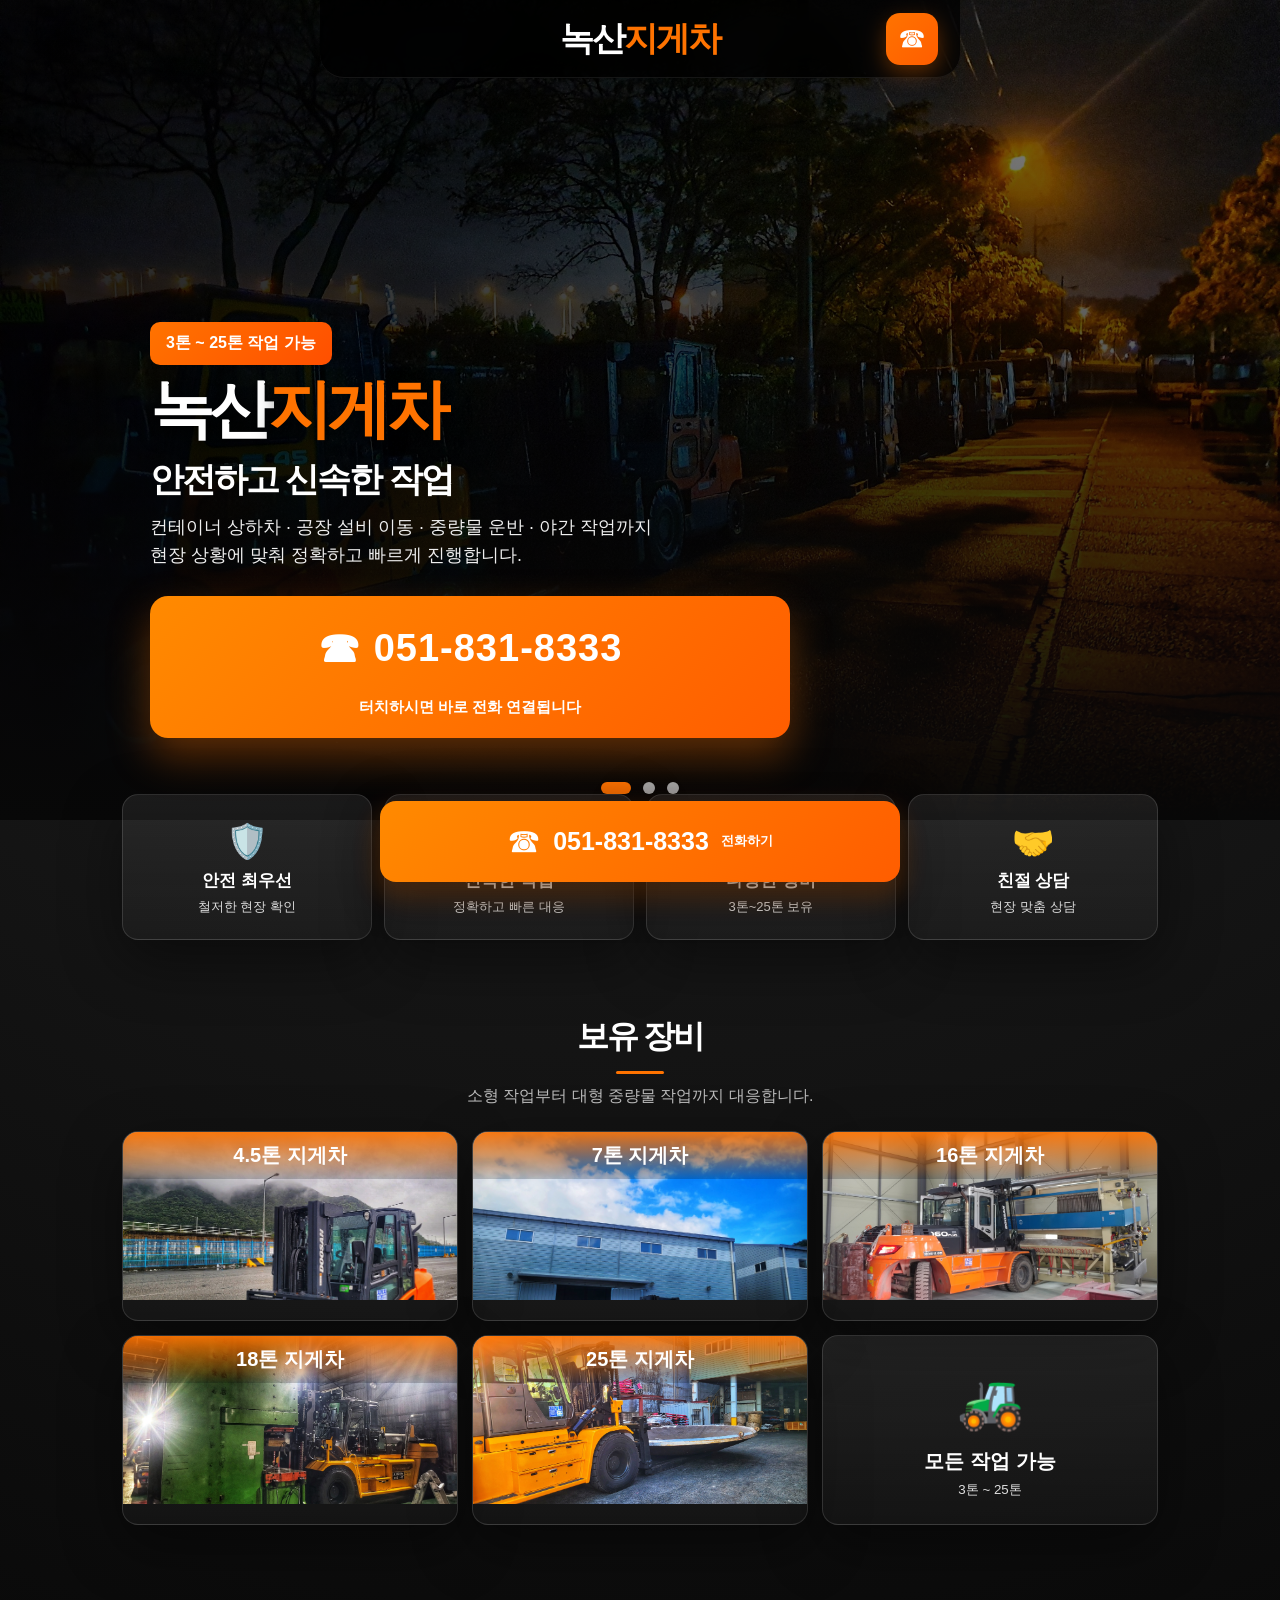
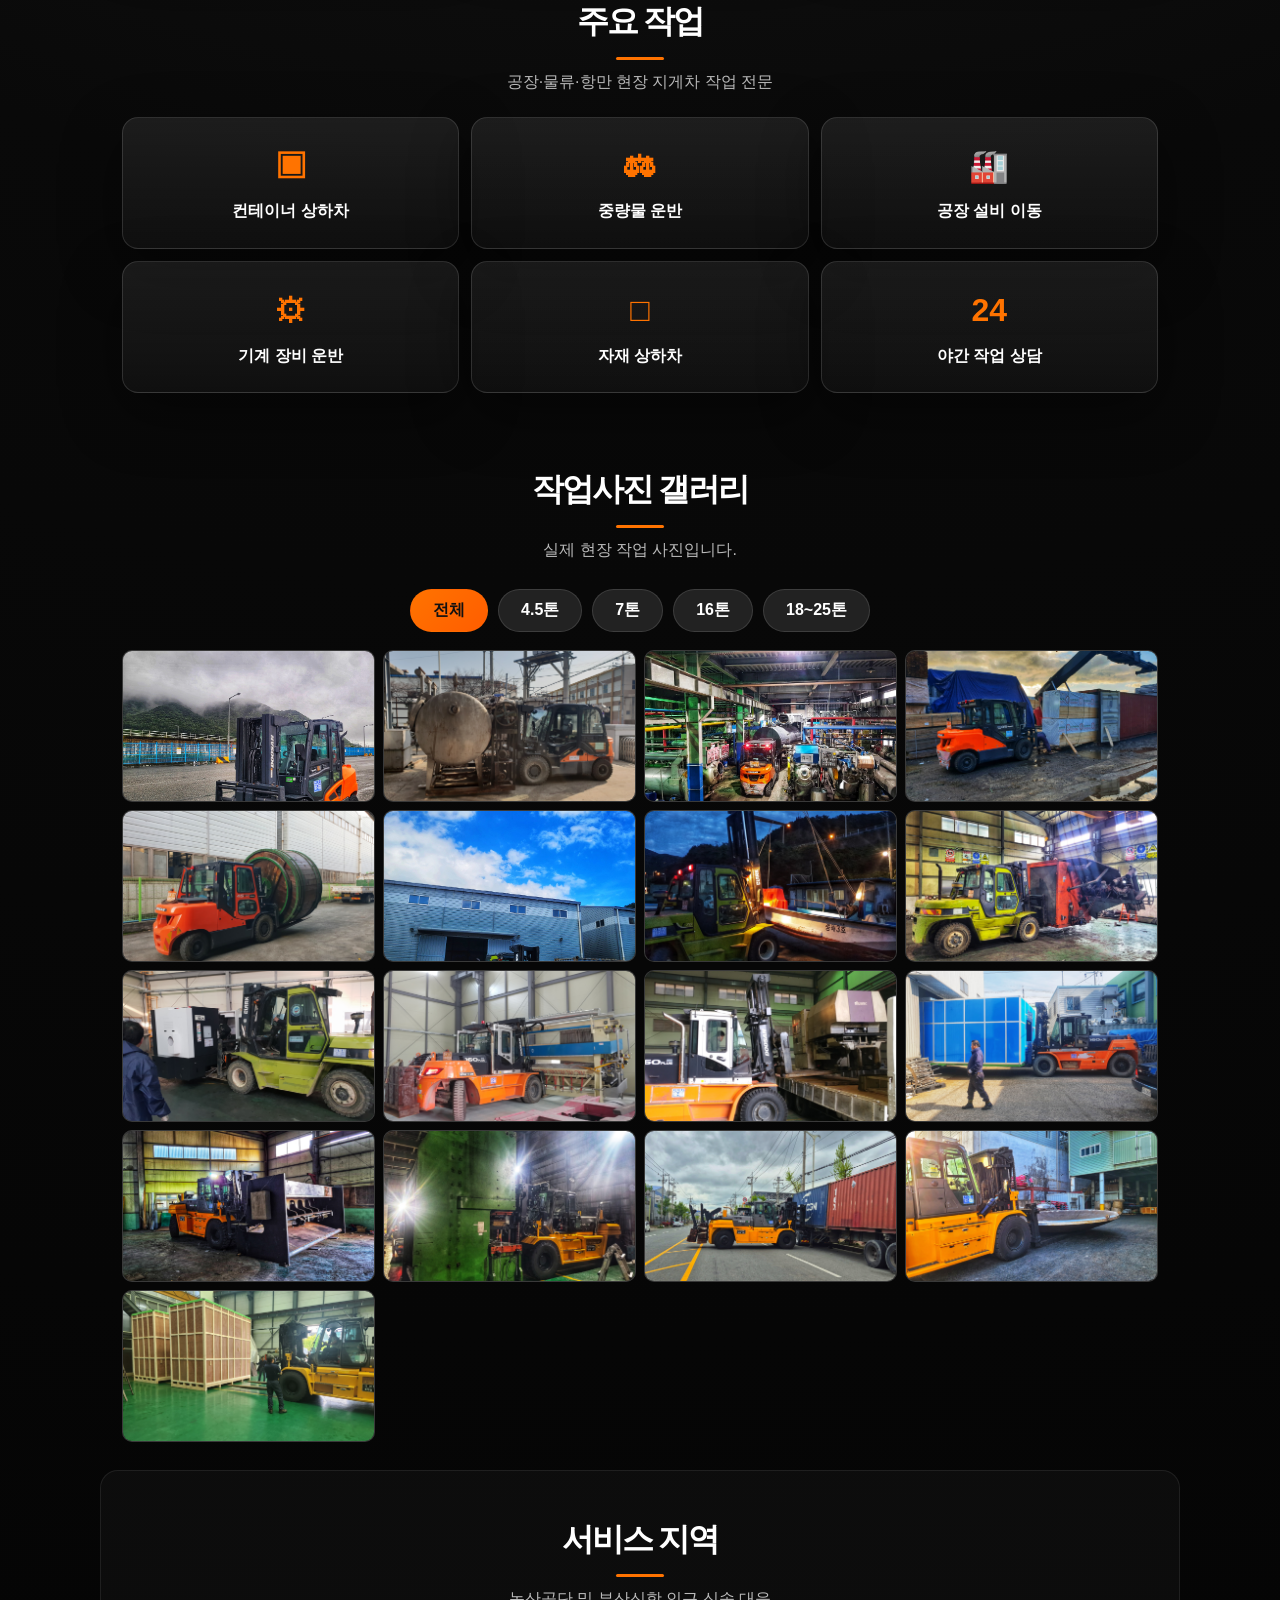
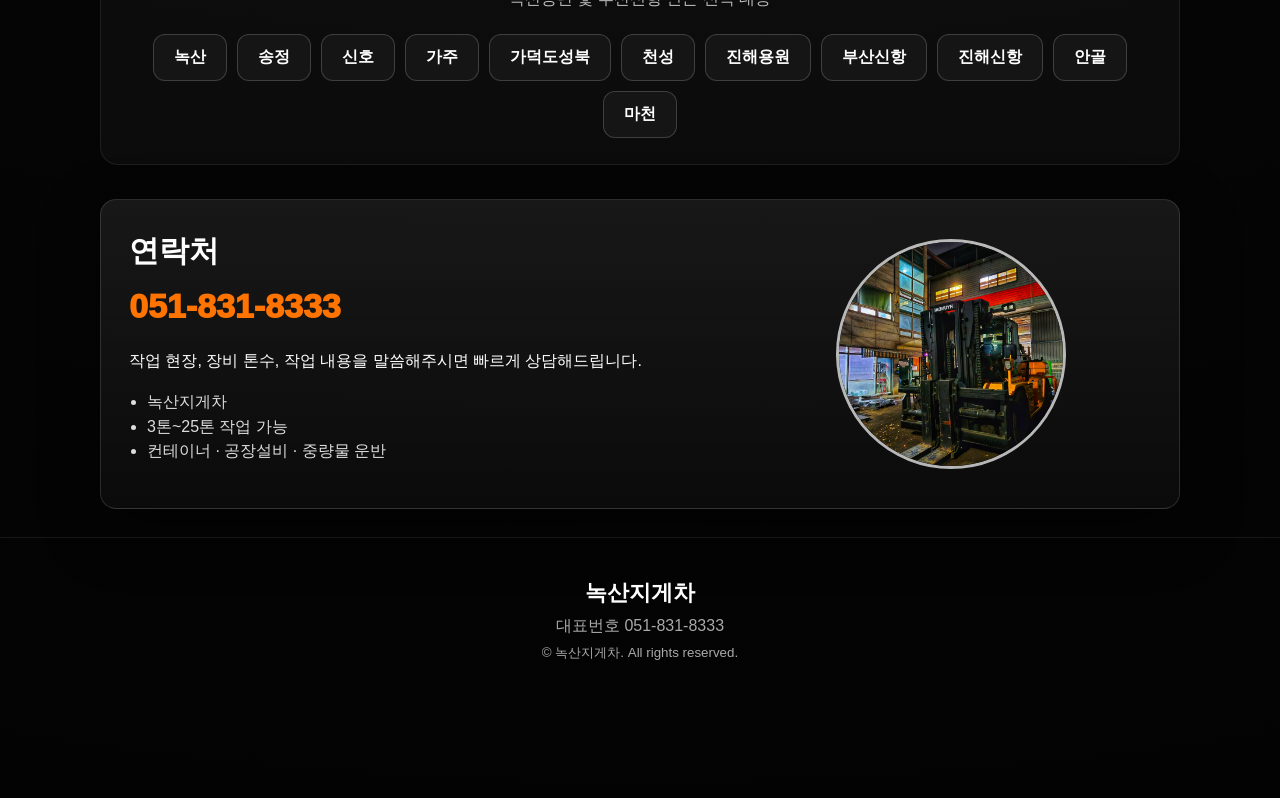
==== index.html @ 5a8cec53 "Add files via upload" ====
<!doctype html>
<html lang="ko">
<head>
  <meta charset="utf-8" />
  <meta name="viewport" content="width=device-width, initial-scale=1" />
  <title>녹산지게차 | 3톤~25톤 지게차 작업 전문</title>
  <meta name="description" content="녹산지게차 051-831-8333. 녹산·송정·신호·부산신항·진해신항 지게차 작업. 3톤~25톤, 컨테이너 상하차, 공장 설비 이동, 중량물 운반." />
  <meta name="keywords" content="녹산지게차, 부산신항 지게차, 녹산공단 지게차, 25톤 지게차, 16톤 지게차, 컨테이너 상하차" />
  <meta property="og:type" content="website" />
  <meta property="og:title" content="녹산지게차" />
  <meta property="og:description" content="3톤~25톤 지게차 작업 전문 · 051-831-8333" />
  <meta property="og:image" content="images/work.jpg" />
  <link rel="stylesheet" href="style.css" />
</head>
<body>
  <header class="topbar" id="topbar">
    <button class="menu-btn" id="menuBtn" aria-label="메뉴 열기"><span></span><span></span><span></span></button>
    <a class="brand" href="#home" aria-label="녹산지게차 홈"><span>녹산</span><strong>지게차</strong></a>
    <a class="call-icon" href="tel:0518318333" aria-label="전화하기">☎</a>
    <nav class="nav" id="nav">
      <a href="#equipment">보유장비</a>
      <a href="#work">주요작업</a>
      <a href="#gallery">작업사진</a>
      <a href="#area">서비스지역</a>
      <a href="#contact">연락처</a>
    </nav>
  </header>

  <main id="home">
    <section class="hero">
      <div class="hero-slide active" style="background-image:url('images/work.jpg')"></div>
      <div class="hero-slide" style="background-image:url('images/main.jpg')"></div>
      <div class="hero-slide" style="background-image:url('images/25-1.jpg')"></div>
      <div class="hero-overlay"></div>
      <div class="hero-content reveal">
        <p class="badge">3톤 ~ 25톤 작업 가능</p>
        <h1><span>녹산</span><strong>지게차</strong></h1>
        <h2>안전하고 신속한 작업</h2>
        <p class="hero-desc">컨테이너 상하차 · 공장 설비 이동 · 중량물 운반 · 야간 작업까지<br>현장 상황에 맞춰 정확하고 빠르게 진행합니다.</p>
        <div class="hero-actions">
          <a class="main-call" href="tel:0518318333"><span>☎</span><b>051-831-8333</b><small>터치하시면 바로 전화 연결됩니다</small></a>
        </div>
      </div>
      <div class="hero-dots" id="heroDots"><button class="active"></button><button></button><button></button></div>
    </section>

    <section class="features panel reveal">
      <article><i>🛡️</i><b>안전 최우선</b><span>철저한 현장 확인</span></article>
      <article><i>⏱️</i><b>신속한 작업</b><span>정확하고 빠른 대응</span></article>
      <article><i>🚜</i><b>다양한 장비</b><span>3톤~25톤 보유</span></article>
      <article><i>🤝</i><b>친절 상담</b><span>현장 맞춤 상담</span></article>
    </section>

    <section class="section reveal" id="equipment">
      <div class="section-title"><h2>보유 장비</h2><p>소형 작업부터 대형 중량물 작업까지 대응합니다.</p></div>
      <div class="equipment-grid">
        <article class="equip-card"><img src="images/4.5-1.jpg" alt="4.5톤 지게차" loading="lazy"><b>4.5톤 지게차</b></article>
        <article class="equip-card"><img src="images/7-1.jpg" alt="7톤 지게차" loading="lazy"><b>7톤 지게차</b></article>
        <article class="equip-card"><img src="images/16-1.jpg" alt="16톤 지게차" loading="lazy"><b>16톤 지게차</b></article>
        <article class="equip-card"><img src="images/25-1.jpg" alt="18톤 지게차" loading="lazy"><b>18톤 지게차</b></article>
        <article class="equip-card"><img src="images/25-3.jpg" alt="25톤 지게차" loading="lazy"><b>25톤 지게차</b></article>
        <article class="equip-card empty"><span>🚜</span><b>모든 작업 가능</b><small>3톤 ~ 25톤</small></article>
      </div>
    </section>

    <section class="section reveal" id="work">
      <div class="section-title"><h2>주요 작업</h2><p>공장·물류·항만 현장 지게차 작업 전문</p></div>
      <div class="work-grid">
        <article><i>▣</i><b>컨테이너 상하차</b></article>
        <article><i>⚖</i><b>중량물 운반</b></article>
        <article><i>🏭</i><b>공장 설비 이동</b></article>
        <article><i>⚙</i><b>기계 장비 운반</b></article>
        <article><i>□</i><b>자재 상하차</b></article>
        <article><i>24</i><b>야간 작업 상담</b></article>
      </div>
    </section>

    <section class="section reveal" id="gallery">
      <div class="section-title"><h2>작업사진 갤러리</h2><p>실제 현장 작업 사진입니다.</p></div>
      <div class="filter-tabs" id="filterTabs">
        <button class="active" data-filter="all">전체</button>
        <button data-filter="4.5">4.5톤</button>
        <button data-filter="7">7톤</button>
        <button data-filter="16">16톤</button>
        <button data-filter="25">18~25톤</button>
      </div>
      <div class="gallery-grid" id="galleryGrid">
        <button data-cat="4.5" data-img="images/4.5-1.jpg"><img src="images/4.5-1.jpg" alt="4.5톤 작업사진" loading="lazy"></button>
        <button data-cat="4.5" data-img="images/4.5-2.jpg"><img src="images/4.5-2.jpg" alt="4.5톤 작업사진" loading="lazy"></button>
        <button data-cat="4.5" data-img="images/4.5-3.jpg"><img src="images/4.5-3.jpg" alt="4.5톤 작업사진" loading="lazy"></button>
        <button data-cat="4.5" data-img="images/4.5-4.jpg"><img src="images/4.5-4.jpg" alt="4.5톤 작업사진" loading="lazy"></button>
        <button data-cat="4.5" data-img="images/4.5-5.jpg"><img src="images/4.5-5.jpg" alt="4.5톤 작업사진" loading="lazy"></button>
        <button data-cat="7" data-img="images/7-1.jpg"><img src="images/7-1.jpg" alt="7톤 작업사진" loading="lazy"></button>
        <button data-cat="7" data-img="images/7-2.jpg"><img src="images/7-2.jpg" alt="7톤 작업사진" loading="lazy"></button>
        <button data-cat="7" data-img="images/7-3.jpg"><img src="images/7-3.jpg" alt="7톤 작업사진" loading="lazy"></button>
        <button data-cat="7" data-img="images/7-4.jpg"><img src="images/7-4.jpg" alt="7톤 작업사진" loading="lazy"></button>
        <button data-cat="16" data-img="images/16-1.jpg"><img src="images/16-1.jpg" alt="16톤 작업사진" loading="lazy"></button>
        <button data-cat="16" data-img="images/16-2.jpg"><img src="images/16-2.jpg" alt="16톤 작업사진" loading="lazy"></button>
        <button data-cat="16" data-img="images/16-3.jpg"><img src="images/16-3.jpg" alt="16톤 작업사진" loading="lazy"></button>
        <button data-cat="16" data-img="images/16-4.jpg"><img src="images/16-4.jpg" alt="16톤 작업사진" loading="lazy"></button>
        <button data-cat="25" data-img="images/25-1.jpg"><img src="images/25-1.jpg" alt="25톤 작업사진" loading="lazy"></button>
        <button data-cat="25" data-img="images/25-2.jpg"><img src="images/25-2.jpg" alt="25톤 작업사진" loading="lazy"></button>
        <button data-cat="25" data-img="images/25-3.jpg"><img src="images/25-3.jpg" alt="25톤 작업사진" loading="lazy"></button>
        <button data-cat="25" data-img="images/25-4.jpg"><img src="images/25-4.jpg" alt="25톤 작업사진" loading="lazy"></button>
      </div>
    </section>

    <section class="section area-section reveal" id="area">
      <div class="section-title"><h2>서비스 지역</h2><p>녹산공단 및 부산신항 인근 신속 대응</p></div>
      <div class="area-tags">
        <span>녹산</span><span>송정</span><span>신호</span><span>가주</span><span>가덕도성북</span><span>천성</span><span>진해용원</span><span>부산신항</span><span>진해신항</span><span>안골</span><span>마천</span>
      </div>
    </section>

    <section class="contact panel reveal" id="contact">
      <div>
        <h2>연락처</h2>
        <p class="orange">051-831-8333</p>
        <p>작업 현장, 장비 톤수, 작업 내용을 말씀해주시면 빠르게 상담해드립니다.</p>
        <ul><li>녹산지게차</li><li>3톤~25톤 작업 가능</li><li>컨테이너 · 공장설비 · 중량물 운반</li></ul>
      </div>
      <img src="images/main.jpg" alt="녹산지게차 현장 사진" loading="lazy">
    </section>
  </main>

  <footer class="footer">
    <b>녹산지게차</b>
    <span>대표번호 051-831-8333</span>
    <small>© 녹산지게차. All rights reserved.</small>
  </footer>

  <a class="floating-call" href="tel:0518318333"><span>☎</span><b>051-831-8333</b><small>전화하기</small></a>

  <div class="lightbox" id="lightbox" aria-hidden="true">
    <button class="close" id="closeLightbox">×</button>
    <img id="lightboxImg" src="" alt="확대 이미지">
  </div>

  <script src="script.js"></script>
</body>
</html>
---- style.css ----
:root{--bg:#080808;--panel:#151515;--panel2:#1f1f1f;--text:#fff;--muted:#c9c9c9;--orange:#ff7300;--orange2:#ff9b21;--line:rgba(255,255,255,.14);--shadow:0 20px 60px rgba(0,0,0,.45)}
*{box-sizing:border-box}html{scroll-behavior:smooth}body{margin:0;background:radial-gradient(circle at top,#232323 0,#090909 45%,#030303 100%);color:var(--text);font-family:Arial,'Noto Sans KR','Malgun Gothic',sans-serif;line-height:1.55;padding-bottom:96px}a{color:inherit;text-decoration:none}img{max-width:100%;display:block}button{font-family:inherit}.topbar{position:fixed;top:0;left:0;right:0;height:78px;z-index:1000;display:flex;align-items:center;justify-content:center;padding:0 22px;background:rgba(0,0,0,.76);backdrop-filter:blur(16px);border-bottom:1px solid rgba(255,255,255,.08)}.brand{font-size:34px;font-weight:900;letter-spacing:-2px}.brand span{color:#fff}.brand strong{color:var(--orange)}.menu-btn{position:absolute;left:22px;top:50%;transform:translateY(-50%);width:42px;height:42px;border:0;background:transparent;display:flex;flex-direction:column;gap:7px;justify-content:center;cursor:pointer}.menu-btn span{height:3px;background:#fff;border-radius:99px}.call-icon{position:absolute;right:22px;top:50%;transform:translateY(-50%);width:52px;height:52px;border-radius:14px;background:linear-gradient(135deg,var(--orange),#ff5d00);display:grid;place-items:center;font-size:28px;box-shadow:0 8px 22px rgba(255,115,0,.35)}.nav{position:absolute;top:78px;left:0;right:0;background:rgba(8,8,8,.96);display:none;grid-template-columns:1fr 1fr;border-bottom:1px solid var(--line);padding:14px}.nav.open{display:grid}.nav a{padding:14px;border:1px solid rgba(255,255,255,.08);border-radius:12px;margin:4px;text-align:center;color:#ddd}.hero{position:relative;min-height:760px;padding:140px 24px 42px;overflow:hidden;display:flex;align-items:flex-end}.hero-slide{position:absolute;inset:0;background-size:cover;background-position:center;opacity:0;transform:scale(1.04);transition:opacity 1s,transform 5s}.hero-slide.active{opacity:1;transform:scale(1)}.hero-overlay{position:absolute;inset:0;background:linear-gradient(180deg,rgba(0,0,0,.25) 0%,rgba(0,0,0,.55) 45%,#080808 100%),linear-gradient(90deg,rgba(0,0,0,.75),rgba(0,0,0,.15))}.hero-content{position:relative;max-width:980px;width:100%;margin:0 auto 40px}.badge{display:inline-block;background:linear-gradient(135deg,var(--orange),#ff4f00);padding:9px 16px;border-radius:10px;font-weight:900;margin:0 0 12px}.hero h1{font-size:64px;line-height:1;margin:0;font-weight:1000;letter-spacing:-5px;text-shadow:0 5px 20px #000}.hero h1 strong{color:var(--orange)}.hero h2{font-size:34px;margin:12px 0 8px;letter-spacing:-2px}.hero-desc{font-size:18px;color:#eee;margin:0 0 26px}.main-call{display:flex;align-items:center;justify-content:center;gap:14px;flex-wrap:wrap;width:100%;max-width:640px;background:linear-gradient(135deg,#ff8a00,#ff5d00);border-radius:18px;padding:20px;box-shadow:0 18px 40px rgba(255,115,0,.35);font-weight:900}.main-call span{font-size:42px}.main-call b{font-size:38px;letter-spacing:1px}.main-call small{width:100%;text-align:center;font-size:15px}.hero-dots{position:absolute;bottom:26px;left:0;right:0;display:flex;justify-content:center;gap:12px}.hero-dots button{width:12px;height:12px;border-radius:999px;border:0;background:#fff;opacity:.65}.hero-dots button.active{width:30px;background:var(--orange);opacity:1}.panel,.section{max-width:1080px;margin:0 auto 28px;padding:0 22px}.features{display:grid;grid-template-columns:repeat(4,1fr);gap:12px;margin-top:-26px;position:relative;z-index:5}.features article,.work-grid article,.equip-card,.contact{background:linear-gradient(180deg,rgba(255,255,255,.08),rgba(255,255,255,.03));border:1px solid rgba(255,255,255,.13);border-radius:16px;box-shadow:var(--shadow)}.features article{padding:20px 12px;text-align:center}.features i{display:block;font-size:34px;color:var(--orange);font-style:normal}.features b{display:block;font-size:17px}.features span{font-size:13px;color:#ddd}.section{padding-top:44px}.section-title{text-align:center;margin-bottom:22px}.section-title h2{font-size:32px;margin:0;letter-spacing:-2px}.section-title h2:after{content:"";display:block;width:48px;height:3px;background:var(--orange);margin:10px auto 0;border-radius:99px}.section-title p{color:#bbb;margin:10px 0 0}.equipment-grid{display:grid;grid-template-columns:repeat(3,1fr);gap:14px}.equip-card{overflow:hidden;min-height:190px;position:relative}.equip-card img{width:100%;height:168px;object-fit:cover;transition:.35s}.equip-card:hover img{transform:scale(1.06)}.equip-card b{position:absolute;left:0;right:0;top:0;padding:8px;text-align:center;background:linear-gradient(180deg,rgba(255,115,0,.92),rgba(0,0,0,.2));font-size:20px}.equip-card.empty{display:grid;place-items:center;text-align:center;padding:22px}.equip-card.empty span{font-size:54px}.equip-card.empty b{position:static;background:none;padding:0}.equip-card.empty small{color:#ddd}.work-grid{display:grid;grid-template-columns:repeat(3,1fr);gap:12px}.work-grid article{padding:24px 12px;text-align:center}.work-grid i{font-style:normal;color:var(--orange);font-size:32px;font-weight:900;display:block}.work-grid b{display:block;margin-top:8px}.filter-tabs{display:flex;gap:10px;overflow:auto;padding:4px 0 18px;justify-content:center}.filter-tabs button{border:1px solid rgba(255,255,255,.12);background:#222;color:#fff;border-radius:999px;padding:10px 22px;font-size:16px;font-weight:800;cursor:pointer;white-space:nowrap}.filter-tabs button.active{background:linear-gradient(135deg,var(--orange),#ff5d00);border-color:transparent;color:#111}.gallery-grid{display:grid;grid-template-columns:repeat(4,1fr);gap:8px}.gallery-grid button{border:0;padding:0;background:#222;border-radius:10px;overflow:hidden;cursor:pointer;border:1px solid rgba(255,255,255,.1)}.gallery-grid img{width:100%;height:150px;object-fit:cover;transition:.3s}.gallery-grid button:hover img{transform:scale(1.08);filter:brightness(1.1)}.gallery-grid button.hide{display:none}.area-section{background:rgba(255,255,255,.03);border:1px solid rgba(255,255,255,.08);border-radius:18px;padding-bottom:26px}.area-tags{display:flex;gap:10px;flex-wrap:wrap;justify-content:center}.area-tags span{border:1px solid rgba(255,255,255,.18);border-radius:12px;padding:10px 20px;background:rgba(255,255,255,.04);font-weight:800}.contact{display:grid;grid-template-columns:1.2fr .8fr;gap:22px;padding:28px;margin-top:34px;align-items:center}.contact h2{margin:0 0 6px;font-size:30px}.contact .orange{font-size:34px;font-weight:1000;color:var(--orange);margin:0 0 10px}.contact ul{padding-left:18px;color:#ddd}.contact img{border-radius:50%;aspect-ratio:1/1;object-fit:cover;border:3px solid rgba(255,255,255,.7);max-width:230px;justify-self:center}.footer{text-align:center;padding:38px 20px;color:#aaa;border-top:1px solid rgba(255,255,255,.08);display:flex;flex-direction:column;gap:4px}.footer b{color:#fff;font-size:22px}.floating-call{position:fixed;left:18px;right:18px;bottom:18px;z-index:999;display:flex;align-items:center;justify-content:center;gap:12px;background:linear-gradient(135deg,#ff8a00,#ff5d00);border-radius:16px;padding:14px 12px;box-shadow:0 16px 40px rgba(0,0,0,.45),0 12px 28px rgba(255,115,0,.35)}.floating-call span{font-size:34px}.floating-call b{font-size:25px}.floating-call small{font-weight:900}.lightbox{position:fixed;inset:0;background:rgba(0,0,0,.92);z-index:2000;display:none;align-items:center;justify-content:center;padding:22px}.lightbox.open{display:flex}.lightbox img{max-width:96vw;max-height:86vh;border-radius:12px;box-shadow:0 20px 80px #000}.close{position:absolute;top:18px;right:20px;width:46px;height:46px;border-radius:50%;border:1px solid rgba(255,255,255,.2);background:#111;color:#fff;font-size:34px;cursor:pointer}.reveal{opacity:0;transform:translateY(24px);transition:.7s}.reveal.show{opacity:1;transform:none}@media (min-width:1000px){.topbar{max-width:760px;left:50%;transform:translateX(-50%);border-radius:0 0 24px 24px}.hero{min-height:820px}.nav{left:50%;right:auto;transform:translateX(-50%);width:760px}.floating-call{max-width:520px;left:50%;right:auto;transform:translateX(-50%);width:520px}}@media (max-width:760px){body{padding-bottom:86px}.topbar{height:72px}.brand{font-size:30px}.call-icon{width:48px;height:48px}.hero{min-height:690px;padding:118px 20px 36px;background-position:center}.hero-content{margin-bottom:42px}.hero h1{font-size:54px;letter-spacing:-4px}.hero h2{font-size:28px}.hero-desc{font-size:16px}.main-call{border-radius:16px;padding:16px}.main-call b{font-size:30px}.features{grid-template-columns:repeat(4,1fr);gap:8px;padding:0 14px}.features article{padding:14px 6px}.features i{font-size:28px}.features b{font-size:14px}.features span{font-size:11px}.equipment-grid{grid-template-columns:repeat(2,1fr)}.equip-card{min-height:160px}.equip-card img{height:150px}.equip-card b{font-size:17px}.work-grid{grid-template-columns:repeat(2,1fr)}.gallery-grid{grid-template-columns:repeat(3,1fr)}.gallery-grid img{height:110px}.contact{grid-template-columns:1fr;text-align:center}.contact ul{text-align:left}.floating-call b{font-size:23px}}@media (max-width:430px){.hero h1{font-size:46px}.hero h2{font-size:24px}.main-call b{font-size:26px}.features{grid-template-columns:repeat(2,1fr)}.gallery-grid{grid-template-columns:repeat(2,1fr)}.gallery-grid img{height:118px}.section-title h2{font-size:28px}.filter-tabs{justify-content:flex-start}.floating-call small{display:none}}
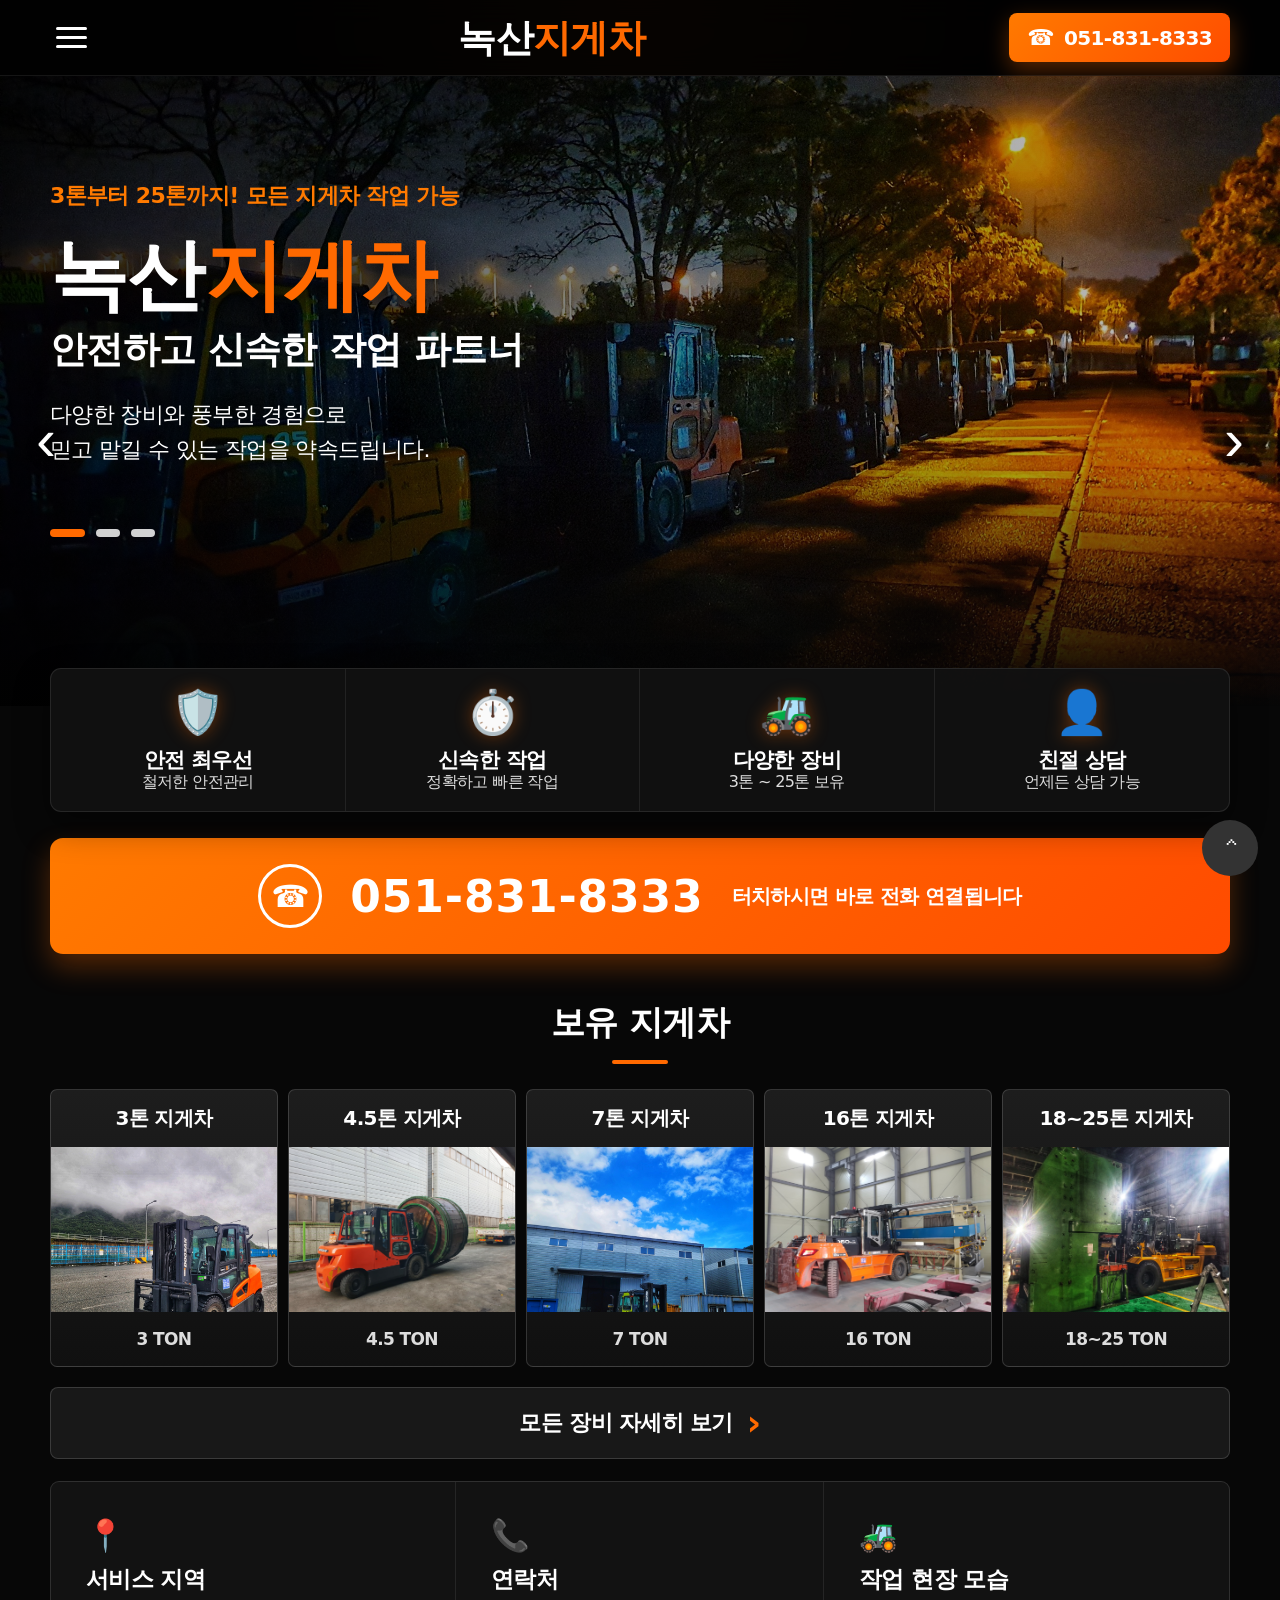
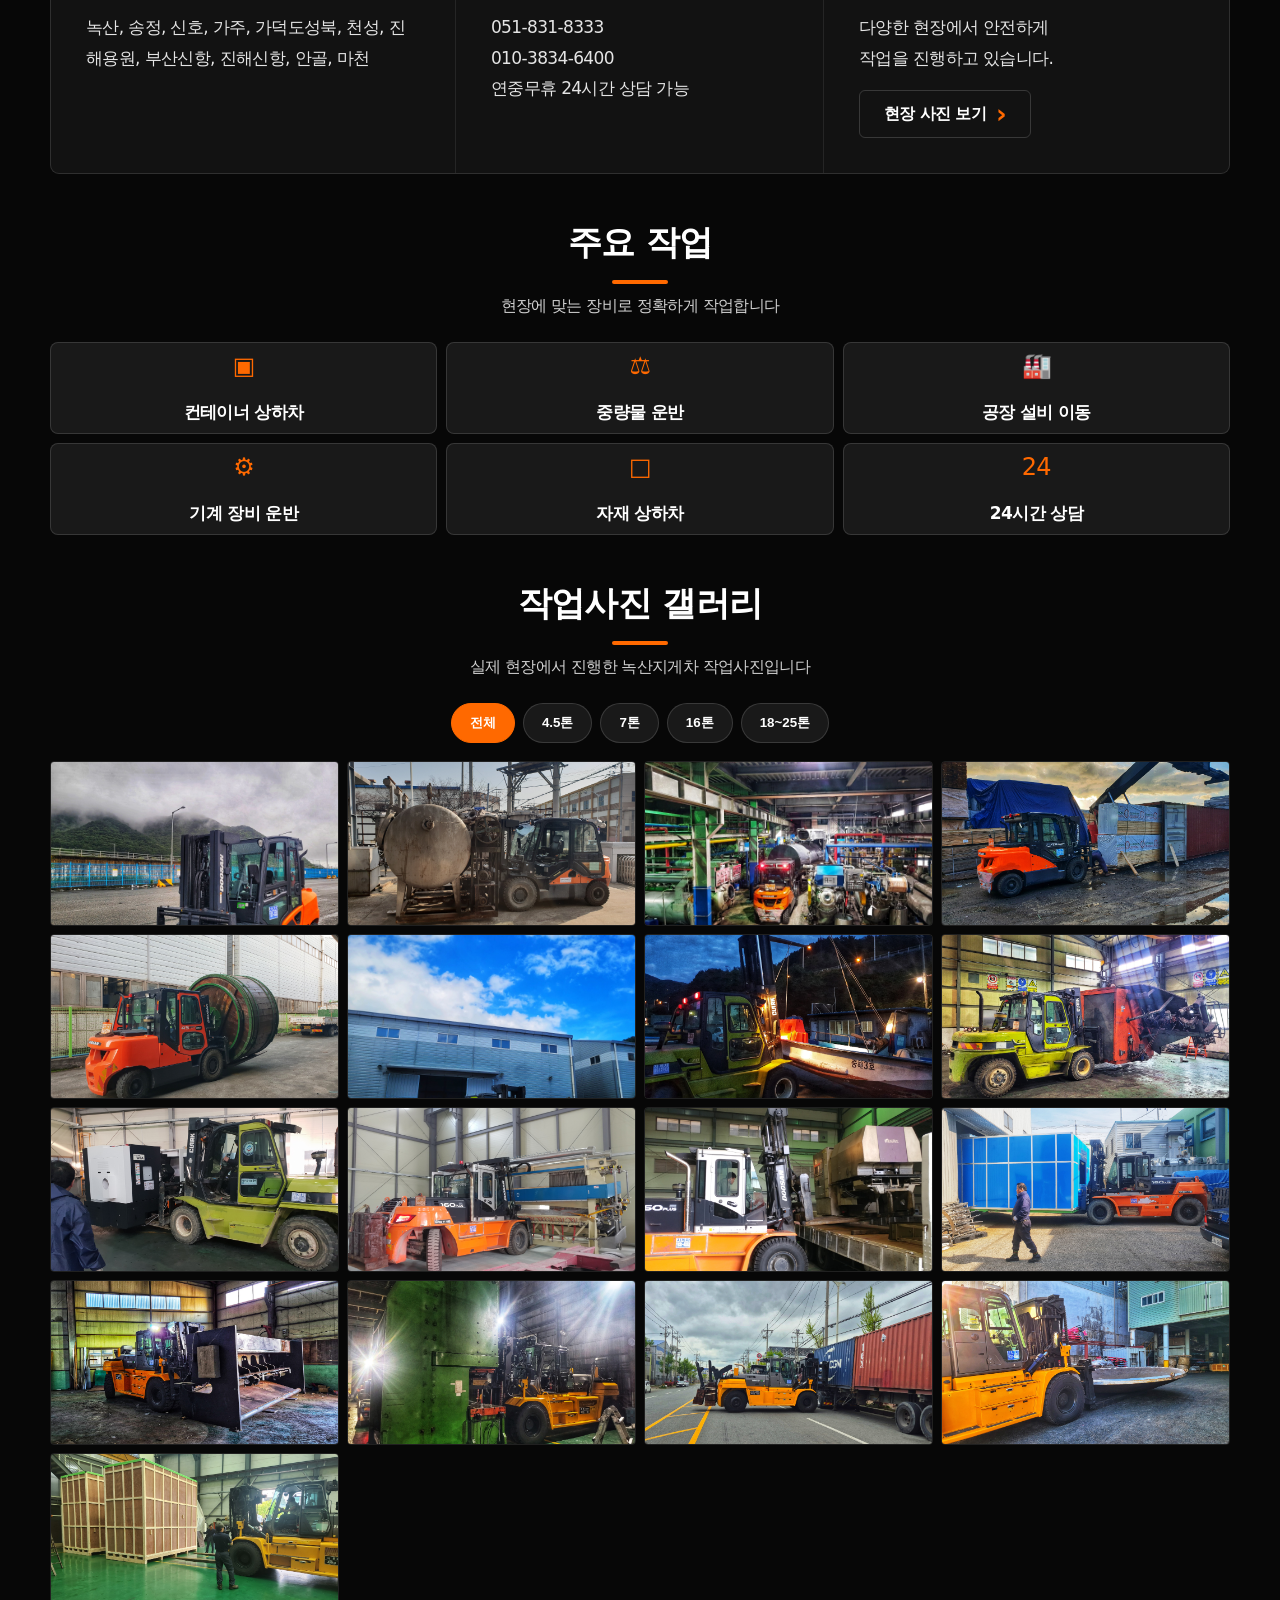
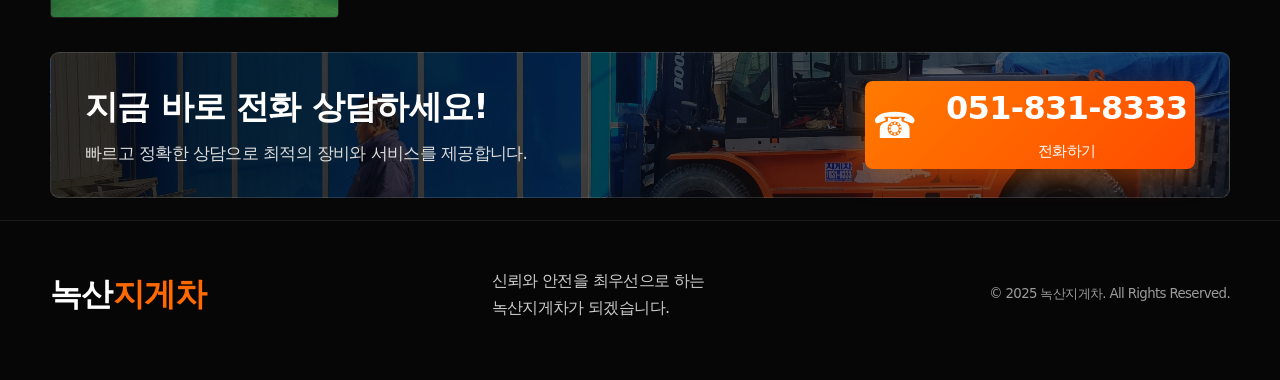
==== commit d441ff4b: "Add files via upload" ====
--- a/index.html
+++ b/index.html
@@ -3,139 +3,126 @@
 <head>
   <meta charset="utf-8" />
   <meta name="viewport" content="width=device-width, initial-scale=1" />
-  <title>녹산지게차 | 3톤~25톤 지게차 작업 전문</title>
-  <meta name="description" content="녹산지게차 051-831-8333. 녹산·송정·신호·부산신항·진해신항 지게차 작업. 3톤~25톤, 컨테이너 상하차, 공장 설비 이동, 중량물 운반." />
-  <meta name="keywords" content="녹산지게차, 부산신항 지게차, 녹산공단 지게차, 25톤 지게차, 16톤 지게차, 컨테이너 상하차" />
-  <meta property="og:type" content="website" />
+  <title>녹산지게차 | 3톤부터 25톤까지 지게차 작업</title>
+  <meta name="description" content="녹산지게차 051-831-8333. 녹산, 송정, 신호, 부산신항, 진해신항 지게차 작업. 3톤부터 25톤까지 컨테이너 상하차, 중량물 운반, 공장 설비 이동." />
+  <meta name="theme-color" content="#0b0b0b" />
   <meta property="og:title" content="녹산지게차" />
-  <meta property="og:description" content="3톤~25톤 지게차 작업 전문 · 051-831-8333" />
+  <meta property="og:description" content="3톤부터 25톤까지 모든 지게차 작업 가능" />
   <meta property="og:image" content="images/work.jpg" />
   <link rel="stylesheet" href="style.css" />
 </head>
 <body>
   <header class="topbar" id="topbar">
-    <button class="menu-btn" id="menuBtn" aria-label="메뉴 열기"><span></span><span></span><span></span></button>
-    <a class="brand" href="#home" aria-label="녹산지게차 홈"><span>녹산</span><strong>지게차</strong></a>
-    <a class="call-icon" href="tel:0518318333" aria-label="전화하기">☎</a>
-    <nav class="nav" id="nav">
-      <a href="#equipment">보유장비</a>
-      <a href="#work">주요작업</a>
-      <a href="#gallery">작업사진</a>
-      <a href="#area">서비스지역</a>
-      <a href="#contact">연락처</a>
-    </nav>
+    <button class="menu-btn" aria-label="메뉴 열기"><span></span><span></span><span></span></button>
+    <a class="brand" href="#home" aria-label="녹산지게차 홈"><strong>녹산</strong><em>지게차</em></a>
+    <a class="top-call" href="tel:0518318333" aria-label="051-831-8333 전화하기">
+      <span>☎</span><b>051-831-8333</b>
+    </a>
   </header>
 
   <main id="home">
-    <section class="hero">
-      <div class="hero-slide active" style="background-image:url('images/work.jpg')"></div>
-      <div class="hero-slide" style="background-image:url('images/main.jpg')"></div>
-      <div class="hero-slide" style="background-image:url('images/25-1.jpg')"></div>
-      <div class="hero-overlay"></div>
-      <div class="hero-content reveal">
-        <p class="badge">3톤 ~ 25톤 작업 가능</p>
-        <h1><span>녹산</span><strong>지게차</strong></h1>
-        <h2>안전하고 신속한 작업</h2>
-        <p class="hero-desc">컨테이너 상하차 · 공장 설비 이동 · 중량물 운반 · 야간 작업까지<br>현장 상황에 맞춰 정확하고 빠르게 진행합니다.</p>
-        <div class="hero-actions">
-          <a class="main-call" href="tel:0518318333"><span>☎</span><b>051-831-8333</b><small>터치하시면 바로 전화 연결됩니다</small></a>
-        </div>
-      </div>
-      <div class="hero-dots" id="heroDots"><button class="active"></button><button></button><button></button></div>
-    </section>
+    <section class="hero section-dark">
+      <div class="hero-bg active" style="background-image:url('images/work.jpg')"></div>
+      <div class="hero-bg" style="background-image:url('images/25-1.jpg')"></div>
+      <div class="hero-bg" style="background-image:url('images/16-3.jpg')"></div>
+      <button class="slide-btn prev" aria-label="이전 사진">‹</button>
+      <button class="slide-btn next" aria-label="다음 사진">›</button>
 
-    <section class="features panel reveal">
-      <article><i>🛡️</i><b>안전 최우선</b><span>철저한 현장 확인</span></article>
-      <article><i>⏱️</i><b>신속한 작업</b><span>정확하고 빠른 대응</span></article>
-      <article><i>🚜</i><b>다양한 장비</b><span>3톤~25톤 보유</span></article>
-      <article><i>🤝</i><b>친절 상담</b><span>현장 맞춤 상담</span></article>
-    </section>
-
-    <section class="section reveal" id="equipment">
-      <div class="section-title"><h2>보유 장비</h2><p>소형 작업부터 대형 중량물 작업까지 대응합니다.</p></div>
-      <div class="equipment-grid">
-        <article class="equip-card"><img src="images/4.5-1.jpg" alt="4.5톤 지게차" loading="lazy"><b>4.5톤 지게차</b></article>
-        <article class="equip-card"><img src="images/7-1.jpg" alt="7톤 지게차" loading="lazy"><b>7톤 지게차</b></article>
-        <article class="equip-card"><img src="images/16-1.jpg" alt="16톤 지게차" loading="lazy"><b>16톤 지게차</b></article>
-        <article class="equip-card"><img src="images/25-1.jpg" alt="18톤 지게차" loading="lazy"><b>18톤 지게차</b></article>
-        <article class="equip-card"><img src="images/25-3.jpg" alt="25톤 지게차" loading="lazy"><b>25톤 지게차</b></article>
-        <article class="equip-card empty"><span>🚜</span><b>모든 작업 가능</b><small>3톤 ~ 25톤</small></article>
+      <div class="hero-inner">
+        <p class="eyebrow">3톤부터 25톤까지! 모든 지게차 작업 가능</p>
+        <h1><span>녹산</span><em>지게차</em></h1>
+        <h2>안전하고 신속한 작업 파트너</h2>
+        <p class="hero-desc">다양한 장비와 풍부한 경험으로<br />믿고 맡길 수 있는 작업을 약속드립니다.</p>
+        <div class="dots"><button class="on"></button><button></button><button></button></div>
       </div>
     </section>
 
-    <section class="section reveal" id="work">
-      <div class="section-title"><h2>주요 작업</h2><p>공장·물류·항만 현장 지게차 작업 전문</p></div>
-      <div class="work-grid">
-        <article><i>▣</i><b>컨테이너 상하차</b></article>
-        <article><i>⚖</i><b>중량물 운반</b></article>
-        <article><i>🏭</i><b>공장 설비 이동</b></article>
-        <article><i>⚙</i><b>기계 장비 운반</b></article>
-        <article><i>□</i><b>자재 상하차</b></article>
-        <article><i>24</i><b>야간 작업 상담</b></article>
+    <section class="trust-grid wrap overlap">
+      <article><i>🛡️</i><strong>안전 최우선</strong><span>철저한 안전관리</span></article>
+      <article><i>⏱️</i><strong>신속한 작업</strong><span>정확하고 빠른 작업</span></article>
+      <article><i>🚜</i><strong>다양한 장비</strong><span>3톤 ~ 25톤 보유</span></article>
+      <article><i>👤</i><strong>친절 상담</strong><span>언제든 상담 가능</span></article>
+    </section>
+
+    <section class="call-banner wrap">
+      <a href="tel:0518318333">
+        <span class="phone-icon">☎</span>
+        <strong>051-831-8333</strong>
+        <small>터치하시면 바로 전화 연결됩니다</small>
+      </a>
+    </section>
+
+    <section class="equipment wrap" id="equipment">
+      <div class="section-title"><h2>보유 지게차</h2></div>
+      <div class="equipment-grid">
+        <article class="equip-card"><h3>3톤 지게차</h3><img src="images/4.5-1.jpg" alt="3톤 지게차 작업" loading="lazy"><p>3 TON</p></article>
+        <article class="equip-card"><h3>4.5톤 지게차</h3><img src="images/4.5-5.jpg" alt="4.5톤 지게차 작업" loading="lazy"><p>4.5 TON</p></article>
+        <article class="equip-card"><h3>7톤 지게차</h3><img src="images/7-1.jpg" alt="7톤 지게차 작업" loading="lazy"><p>7 TON</p></article>
+        <article class="equip-card"><h3>16톤 지게차</h3><img src="images/16-1.jpg" alt="16톤 지게차 작업" loading="lazy"><p>16 TON</p></article>
+        <article class="equip-card"><h3>18~25톤 지게차</h3><img src="images/25-1.jpg" alt="18톤 25톤 지게차 작업" loading="lazy"><p>18~25 TON</p></article>
+      </div>
+      <a class="more-btn" href="#gallery">모든 장비 자세히 보기 <span>›</span></a>
+    </section>
+
+    <section class="info-strip wrap">
+      <article><i>📍</i><h3>서비스 지역</h3><p>녹산, 송정, 신호, 가주, 가덕도성북, 천성, 진해용원, 부산신항, 진해신항, 안골, 마천</p></article>
+      <article><i>📞</i><h3>연락처</h3><p>051-831-8333<br />010-3834-6400<br />연중무휴 24시간 상담 가능</p></article>
+      <article><i>🚜</i><h3>작업 현장 모습</h3><p>다양한 현장에서 안전하게<br />작업을 진행하고 있습니다.</p><a href="#gallery">현장 사진 보기 <span>›</span></a></article>
+    </section>
+
+    <section class="work-types wrap" id="service">
+      <div class="section-title"><h2>주요 작업</h2><p>현장에 맞는 장비로 정확하게 작업합니다</p></div>
+      <div class="type-grid">
+        <article>▣<strong>컨테이너 상하차</strong></article>
+        <article>⚖<strong>중량물 운반</strong></article>
+        <article>🏭<strong>공장 설비 이동</strong></article>
+        <article>⚙<strong>기계 장비 운반</strong></article>
+        <article>□<strong>자재 상하차</strong></article>
+        <article>24<strong>24시간 상담</strong></article>
       </div>
     </section>
 
-    <section class="section reveal" id="gallery">
-      <div class="section-title"><h2>작업사진 갤러리</h2><p>실제 현장 작업 사진입니다.</p></div>
-      <div class="filter-tabs" id="filterTabs">
-        <button class="active" data-filter="all">전체</button>
-        <button data-filter="4.5">4.5톤</button>
-        <button data-filter="7">7톤</button>
-        <button data-filter="16">16톤</button>
-        <button data-filter="25">18~25톤</button>
-      </div>
-      <div class="gallery-grid" id="galleryGrid">
-        <button data-cat="4.5" data-img="images/4.5-1.jpg"><img src="images/4.5-1.jpg" alt="4.5톤 작업사진" loading="lazy"></button>
-        <button data-cat="4.5" data-img="images/4.5-2.jpg"><img src="images/4.5-2.jpg" alt="4.5톤 작업사진" loading="lazy"></button>
-        <button data-cat="4.5" data-img="images/4.5-3.jpg"><img src="images/4.5-3.jpg" alt="4.5톤 작업사진" loading="lazy"></button>
-        <button data-cat="4.5" data-img="images/4.5-4.jpg"><img src="images/4.5-4.jpg" alt="4.5톤 작업사진" loading="lazy"></button>
-        <button data-cat="4.5" data-img="images/4.5-5.jpg"><img src="images/4.5-5.jpg" alt="4.5톤 작업사진" loading="lazy"></button>
-        <button data-cat="7" data-img="images/7-1.jpg"><img src="images/7-1.jpg" alt="7톤 작업사진" loading="lazy"></button>
-        <button data-cat="7" data-img="images/7-2.jpg"><img src="images/7-2.jpg" alt="7톤 작업사진" loading="lazy"></button>
-        <button data-cat="7" data-img="images/7-3.jpg"><img src="images/7-3.jpg" alt="7톤 작업사진" loading="lazy"></button>
-        <button data-cat="7" data-img="images/7-4.jpg"><img src="images/7-4.jpg" alt="7톤 작업사진" loading="lazy"></button>
-        <button data-cat="16" data-img="images/16-1.jpg"><img src="images/16-1.jpg" alt="16톤 작업사진" loading="lazy"></button>
-        <button data-cat="16" data-img="images/16-2.jpg"><img src="images/16-2.jpg" alt="16톤 작업사진" loading="lazy"></button>
-        <button data-cat="16" data-img="images/16-3.jpg"><img src="images/16-3.jpg" alt="16톤 작업사진" loading="lazy"></button>
-        <button data-cat="16" data-img="images/16-4.jpg"><img src="images/16-4.jpg" alt="16톤 작업사진" loading="lazy"></button>
-        <button data-cat="25" data-img="images/25-1.jpg"><img src="images/25-1.jpg" alt="25톤 작업사진" loading="lazy"></button>
-        <button data-cat="25" data-img="images/25-2.jpg"><img src="images/25-2.jpg" alt="25톤 작업사진" loading="lazy"></button>
-        <button data-cat="25" data-img="images/25-3.jpg"><img src="images/25-3.jpg" alt="25톤 작업사진" loading="lazy"></button>
-        <button data-cat="25" data-img="images/25-4.jpg"><img src="images/25-4.jpg" alt="25톤 작업사진" loading="lazy"></button>
+    <section class="gallery wrap" id="gallery">
+      <div class="section-title"><h2>작업사진 갤러리</h2><p>실제 현장에서 진행한 녹산지게차 작업사진입니다</p></div>
+      <div class="filter"><button class="active" data-filter="all">전체</button><button data-filter="45">4.5톤</button><button data-filter="7">7톤</button><button data-filter="16">16톤</button><button data-filter="25">18~25톤</button></div>
+      <div class="gallery-grid">
+        <img data-cat="45" src="images/4.5-1.jpg" alt="4.5톤 작업사진" loading="lazy">
+        <img data-cat="45" src="images/4.5-2.jpg" alt="4.5톤 작업사진" loading="lazy">
+        <img data-cat="45" src="images/4.5-3.jpg" alt="4.5톤 작업사진" loading="lazy">
+        <img data-cat="45" src="images/4.5-4.jpg" alt="4.5톤 작업사진" loading="lazy">
+        <img data-cat="45" src="images/4.5-5.jpg" alt="4.5톤 작업사진" loading="lazy">
+        <img data-cat="7" src="images/7-1.jpg" alt="7톤 작업사진" loading="lazy">
+        <img data-cat="7" src="images/7-2.jpg" alt="7톤 작업사진" loading="lazy">
+        <img data-cat="7" src="images/7-3.jpg" alt="7톤 작업사진" loading="lazy">
+        <img data-cat="7" src="images/7-4.jpg" alt="7톤 작업사진" loading="lazy">
+        <img data-cat="16" src="images/16-1.jpg" alt="16톤 작업사진" loading="lazy">
+        <img data-cat="16" src="images/16-2.jpg" alt="16톤 작업사진" loading="lazy">
+        <img data-cat="16" src="images/16-3.jpg" alt="16톤 작업사진" loading="lazy">
+        <img data-cat="16" src="images/16-4.jpg" alt="16톤 작업사진" loading="lazy">
+        <img data-cat="25" src="images/25-1.jpg" alt="25톤 작업사진" loading="lazy">
+        <img data-cat="25" src="images/25-2.jpg" alt="25톤 작업사진" loading="lazy">
+        <img data-cat="25" src="images/25-3.jpg" alt="25톤 작업사진" loading="lazy">
+        <img data-cat="25" src="images/25-4.jpg" alt="25톤 작업사진" loading="lazy">
       </div>
     </section>
 
-    <section class="section area-section reveal" id="area">
-      <div class="section-title"><h2>서비스 지역</h2><p>녹산공단 및 부산신항 인근 신속 대응</p></div>
-      <div class="area-tags">
-        <span>녹산</span><span>송정</span><span>신호</span><span>가주</span><span>가덕도성북</span><span>천성</span><span>진해용원</span><span>부산신항</span><span>진해신항</span><span>안골</span><span>마천</span>
+    <section class="final-cta wrap" id="contact">
+      <div>
+        <h2>지금 바로 전화 상담하세요!</h2>
+        <p>빠르고 정확한 상담으로 최적의 장비와 서비스를 제공합니다.</p>
       </div>
-    </section>
-
-    <section class="contact panel reveal" id="contact">
-      <div>
-        <h2>연락처</h2>
-        <p class="orange">051-831-8333</p>
-        <p>작업 현장, 장비 톤수, 작업 내용을 말씀해주시면 빠르게 상담해드립니다.</p>
-        <ul><li>녹산지게차</li><li>3톤~25톤 작업 가능</li><li>컨테이너 · 공장설비 · 중량물 운반</li></ul>
-      </div>
-      <img src="images/main.jpg" alt="녹산지게차 현장 사진" loading="lazy">
+      <a href="tel:0518318333"><span>☎</span><strong>051-831-8333</strong><small>전화하기</small></a>
     </section>
   </main>
 
-  <footer class="footer">
-    <b>녹산지게차</b>
-    <span>대표번호 051-831-8333</span>
-    <small>© 녹산지게차. All rights reserved.</small>
+  <footer>
+    <div class="wrap footer-inner"><a class="brand" href="#home"><strong>녹산</strong><em>지게차</em></a><p>신뢰와 안전을 최우선으로 하는<br />녹산지게차가 되겠습니다.</p><small>© 2025 녹산지게차. All Rights Reserved.</small></div>
   </footer>
 
-  <a class="floating-call" href="tel:0518318333"><span>☎</span><b>051-831-8333</b><small>전화하기</small></a>
+  <a class="floating-call" href="tel:0518318333"><span>☎</span><b>051-831-8333</b></a>
+  <button class="top-btn" aria-label="맨 위로">⌃</button>
 
-  <div class="lightbox" id="lightbox" aria-hidden="true">
-    <button class="close" id="closeLightbox">×</button>
-    <img id="lightboxImg" src="" alt="확대 이미지">
-  </div>
-
+  <div class="lightbox" aria-hidden="true"><button aria-label="닫기">×</button><img src="" alt="확대 이미지"></div>
   <script src="script.js"></script>
 </body>
 </html>
--- a/style.css
+++ b/style.css
@@ -1,2 +1,2 @@
-:root{--bg:#080808;--panel:#151515;--panel2:#1f1f1f;--text:#fff;--muted:#c9c9c9;--orange:#ff7300;--orange2:#ff9b21;--line:rgba(255,255,255,.14);--shadow:0 20px 60px rgba(0,0,0,.45)}
-*{box-sizing:border-box}html{scroll-behavior:smooth}body{margin:0;background:radial-gradient(circle at top,#232323 0,#090909 45%,#030303 100%);color:var(--text);font-family:Arial,'Noto Sans KR','Malgun Gothic',sans-serif;line-height:1.55;padding-bottom:96px}a{color:inherit;text-decoration:none}img{max-width:100%;display:block}button{font-family:inherit}.topbar{position:fixed;top:0;left:0;right:0;height:78px;z-index:1000;display:flex;align-items:center;justify-content:center;padding:0 22px;background:rgba(0,0,0,.76);backdrop-filter:blur(16px);border-bottom:1px solid rgba(255,255,255,.08)}.brand{font-size:34px;font-weight:900;letter-spacing:-2px}.brand span{color:#fff}.brand strong{color:var(--orange)}.menu-btn{position:absolute;left:22px;top:50%;transform:translateY(-50%);width:42px;height:42px;border:0;background:transparent;display:flex;flex-direction:column;gap:7px;justify-content:center;cursor:pointer}.menu-btn span{height:3px;background:#fff;border-radius:99px}.call-icon{position:absolute;right:22px;top:50%;transform:translateY(-50%);width:52px;height:52px;border-radius:14px;background:linear-gradient(135deg,var(--orange),#ff5d00);display:grid;place-items:center;font-size:28px;box-shadow:0 8px 22px rgba(255,115,0,.35)}.nav{position:absolute;top:78px;left:0;right:0;background:rgba(8,8,8,.96);display:none;grid-template-columns:1fr 1fr;border-bottom:1px solid var(--line);padding:14px}.nav.open{display:grid}.nav a{padding:14px;border:1px solid rgba(255,255,255,.08);border-radius:12px;margin:4px;text-align:center;color:#ddd}.hero{position:relative;min-height:760px;padding:140px 24px 42px;overflow:hidden;display:flex;align-items:flex-end}.hero-slide{position:absolute;inset:0;background-size:cover;background-position:center;opacity:0;transform:scale(1.04);transition:opacity 1s,transform 5s}.hero-slide.active{opacity:1;transform:scale(1)}.hero-overlay{position:absolute;inset:0;background:linear-gradient(180deg,rgba(0,0,0,.25) 0%,rgba(0,0,0,.55) 45%,#080808 100%),linear-gradient(90deg,rgba(0,0,0,.75),rgba(0,0,0,.15))}.hero-content{position:relative;max-width:980px;width:100%;margin:0 auto 40px}.badge{display:inline-block;background:linear-gradient(135deg,var(--orange),#ff4f00);padding:9px 16px;border-radius:10px;font-weight:900;margin:0 0 12px}.hero h1{font-size:64px;line-height:1;margin:0;font-weight:1000;letter-spacing:-5px;text-shadow:0 5px 20px #000}.hero h1 strong{color:var(--orange)}.hero h2{font-size:34px;margin:12px 0 8px;letter-spacing:-2px}.hero-desc{font-size:18px;color:#eee;margin:0 0 26px}.main-call{display:flex;align-items:center;justify-content:center;gap:14px;flex-wrap:wrap;width:100%;max-width:640px;background:linear-gradient(135deg,#ff8a00,#ff5d00);border-radius:18px;padding:20px;box-shadow:0 18px 40px rgba(255,115,0,.35);font-weight:900}.main-call span{font-size:42px}.main-call b{font-size:38px;letter-spacing:1px}.main-call small{width:100%;text-align:center;font-size:15px}.hero-dots{position:absolute;bottom:26px;left:0;right:0;display:flex;justify-content:center;gap:12px}.hero-dots button{width:12px;height:12px;border-radius:999px;border:0;background:#fff;opacity:.65}.hero-dots button.active{width:30px;background:var(--orange);opacity:1}.panel,.section{max-width:1080px;margin:0 auto 28px;padding:0 22px}.features{display:grid;grid-template-columns:repeat(4,1fr);gap:12px;margin-top:-26px;position:relative;z-index:5}.features article,.work-grid article,.equip-card,.contact{background:linear-gradient(180deg,rgba(255,255,255,.08),rgba(255,255,255,.03));border:1px solid rgba(255,255,255,.13);border-radius:16px;box-shadow:var(--shadow)}.features article{padding:20px 12px;text-align:center}.features i{display:block;font-size:34px;color:var(--orange);font-style:normal}.features b{display:block;font-size:17px}.features span{font-size:13px;color:#ddd}.section{padding-top:44px}.section-title{text-align:center;margin-bottom:22px}.section-title h2{font-size:32px;margin:0;letter-spacing:-2px}.section-title h2:after{content:"";display:block;width:48px;height:3px;background:var(--orange);margin:10px auto 0;border-radius:99px}.section-title p{color:#bbb;margin:10px 0 0}.equipment-grid{display:grid;grid-template-columns:repeat(3,1fr);gap:14px}.equip-card{overflow:hidden;min-height:190px;position:relative}.equip-card img{width:100%;height:168px;object-fit:cover;transition:.35s}.equip-card:hover img{transform:scale(1.06)}.equip-card b{position:absolute;left:0;right:0;top:0;padding:8px;text-align:center;background:linear-gradient(180deg,rgba(255,115,0,.92),rgba(0,0,0,.2));font-size:20px}.equip-card.empty{display:grid;place-items:center;text-align:center;padding:22px}.equip-card.empty span{font-size:54px}.equip-card.empty b{position:static;background:none;padding:0}.equip-card.empty small{color:#ddd}.work-grid{display:grid;grid-template-columns:repeat(3,1fr);gap:12px}.work-grid article{padding:24px 12px;text-align:center}.work-grid i{font-style:normal;color:var(--orange);font-size:32px;font-weight:900;display:block}.work-grid b{display:block;margin-top:8px}.filter-tabs{display:flex;gap:10px;overflow:auto;padding:4px 0 18px;justify-content:center}.filter-tabs button{border:1px solid rgba(255,255,255,.12);background:#222;color:#fff;border-radius:999px;padding:10px 22px;font-size:16px;font-weight:800;cursor:pointer;white-space:nowrap}.filter-tabs button.active{background:linear-gradient(135deg,var(--orange),#ff5d00);border-color:transparent;color:#111}.gallery-grid{display:grid;grid-template-columns:repeat(4,1fr);gap:8px}.gallery-grid button{border:0;padding:0;background:#222;border-radius:10px;overflow:hidden;cursor:pointer;border:1px solid rgba(255,255,255,.1)}.gallery-grid img{width:100%;height:150px;object-fit:cover;transition:.3s}.gallery-grid button:hover img{transform:scale(1.08);filter:brightness(1.1)}.gallery-grid button.hide{display:none}.area-section{background:rgba(255,255,255,.03);border:1px solid rgba(255,255,255,.08);border-radius:18px;padding-bottom:26px}.area-tags{display:flex;gap:10px;flex-wrap:wrap;justify-content:center}.area-tags span{border:1px solid rgba(255,255,255,.18);border-radius:12px;padding:10px 20px;background:rgba(255,255,255,.04);font-weight:800}.contact{display:grid;grid-template-columns:1.2fr .8fr;gap:22px;padding:28px;margin-top:34px;align-items:center}.contact h2{margin:0 0 6px;font-size:30px}.contact .orange{font-size:34px;font-weight:1000;color:var(--orange);margin:0 0 10px}.contact ul{padding-left:18px;color:#ddd}.contact img{border-radius:50%;aspect-ratio:1/1;object-fit:cover;border:3px solid rgba(255,255,255,.7);max-width:230px;justify-self:center}.footer{text-align:center;padding:38px 20px;color:#aaa;border-top:1px solid rgba(255,255,255,.08);display:flex;flex-direction:column;gap:4px}.footer b{color:#fff;font-size:22px}.floating-call{position:fixed;left:18px;right:18px;bottom:18px;z-index:999;display:flex;align-items:center;justify-content:center;gap:12px;background:linear-gradient(135deg,#ff8a00,#ff5d00);border-radius:16px;padding:14px 12px;box-shadow:0 16px 40px rgba(0,0,0,.45),0 12px 28px rgba(255,115,0,.35)}.floating-call span{font-size:34px}.floating-call b{font-size:25px}.floating-call small{font-weight:900}.lightbox{position:fixed;inset:0;background:rgba(0,0,0,.92);z-index:2000;display:none;align-items:center;justify-content:center;padding:22px}.lightbox.open{display:flex}.lightbox img{max-width:96vw;max-height:86vh;border-radius:12px;box-shadow:0 20px 80px #000}.close{position:absolute;top:18px;right:20px;width:46px;height:46px;border-radius:50%;border:1px solid rgba(255,255,255,.2);background:#111;color:#fff;font-size:34px;cursor:pointer}.reveal{opacity:0;transform:translateY(24px);transition:.7s}.reveal.show{opacity:1;transform:none}@media (min-width:1000px){.topbar{max-width:760px;left:50%;transform:translateX(-50%);border-radius:0 0 24px 24px}.hero{min-height:820px}.nav{left:50%;right:auto;transform:translateX(-50%);width:760px}.floating-call{max-width:520px;left:50%;right:auto;transform:translateX(-50%);width:520px}}@media (max-width:760px){body{padding-bottom:86px}.topbar{height:72px}.brand{font-size:30px}.call-icon{width:48px;height:48px}.hero{min-height:690px;padding:118px 20px 36px;background-position:center}.hero-content{margin-bottom:42px}.hero h1{font-size:54px;letter-spacing:-4px}.hero h2{font-size:28px}.hero-desc{font-size:16px}.main-call{border-radius:16px;padding:16px}.main-call b{font-size:30px}.features{grid-template-columns:repeat(4,1fr);gap:8px;padding:0 14px}.features article{padding:14px 6px}.features i{font-size:28px}.features b{font-size:14px}.features span{font-size:11px}.equipment-grid{grid-template-columns:repeat(2,1fr)}.equip-card{min-height:160px}.equip-card img{height:150px}.equip-card b{font-size:17px}.work-grid{grid-template-columns:repeat(2,1fr)}.gallery-grid{grid-template-columns:repeat(3,1fr)}.gallery-grid img{height:110px}.contact{grid-template-columns:1fr;text-align:center}.contact ul{text-align:left}.floating-call b{font-size:23px}}@media (max-width:430px){.hero h1{font-size:46px}.hero h2{font-size:24px}.main-call b{font-size:26px}.features{grid-template-columns:repeat(2,1fr)}.gallery-grid{grid-template-columns:repeat(2,1fr)}.gallery-grid img{height:118px}.section-title h2{font-size:28px}.filter-tabs{justify-content:flex-start}.floating-call small{display:none}}
+*{box-sizing:border-box}html{scroll-behavior:smooth}body{margin:0;background:#070707;color:#fff;font-family:Pretendard,Apple SD Gothic Neo,Noto Sans KR,system-ui,-apple-system,Segoe UI,sans-serif;letter-spacing:-.04em}a{color:inherit;text-decoration:none}img{max-width:100%;display:block}.wrap{width:min(1180px,calc(100% - 34px));margin:0 auto}.topbar{position:fixed;top:0;left:0;right:0;height:76px;z-index:50;display:flex;align-items:center;justify-content:space-between;padding:0 max(22px,calc((100vw - 1180px)/2));background:rgba(0,0,0,.72);backdrop-filter:blur(14px);border-bottom:1px solid rgba(255,255,255,.08)}.menu-btn{width:44px;height:44px;background:none;border:0;display:grid;gap:6px;align-content:center;cursor:pointer}.menu-btn span{display:block;width:31px;height:3px;background:#fff;border-radius:9px}.brand{font-size:38px;font-weight:900;line-height:1}.brand strong{color:#fff}.brand em{font-style:normal;color:#ff6900}.top-call{display:flex;align-items:center;gap:10px;background:linear-gradient(135deg,#ff7a00,#ff4d00);padding:12px 18px;border-radius:8px;font-size:20px;font-weight:900;box-shadow:0 8px 22px rgba(255,105,0,.34)}.top-call span{font-size:22px}.hero{position:relative;min-height:630px;margin-top:76px;overflow:hidden;background:#111}.hero:after{content:"";position:absolute;inset:0;background:linear-gradient(90deg,rgba(0,0,0,.82),rgba(0,0,0,.38),rgba(0,0,0,.12)),linear-gradient(0deg,#070707 0%,rgba(0,0,0,.12) 38%,rgba(0,0,0,.1) 100%)}.hero-bg{position:absolute;inset:0;background-size:cover;background-position:center;opacity:0;transform:scale(1.04);transition:1s}.hero-bg.active{opacity:1;transform:scale(1)}.hero-inner{position:relative;z-index:2;width:min(1180px,calc(100% - 42px));margin:0 auto;padding-top:105px}.eyebrow{color:#ff7a00;font-size:22px;font-weight:800;margin:0 0 26px}.hero h1{font-size:78px;margin:0 0 12px;font-weight:950;line-height:.98;text-shadow:0 10px 24px #000}.hero h1 span{color:#fff}.hero h1 em{font-style:normal;color:#ff6900}.hero h2{font-size:37px;margin:0 0 23px;font-weight:900}.hero-desc{font-size:22px;line-height:1.55;margin:0}.slide-btn{position:absolute;top:52%;z-index:3;width:48px;height:70px;border:0;background:transparent;color:#fff;font-size:60px;cursor:pointer;text-shadow:0 3px 12px #000}.slide-btn.prev{left:22px}.slide-btn.next{right:22px}.dots{margin-top:62px;display:flex;gap:11px}.dots button{width:24px;height:8px;border:0;border-radius:99px;background:#fff;opacity:.82}.dots button.on{width:35px;background:#ff6900;opacity:1}.trust-grid{position:relative;z-index:5;margin-top:-38px;display:grid;grid-template-columns:repeat(4,1fr);border-radius:11px;overflow:hidden;background:rgba(18,18,18,.94);border:1px solid rgba(255,255,255,.09);box-shadow:0 14px 35px rgba(0,0,0,.45)}.trust-grid article{min-height:140px;display:grid;place-items:center;text-align:center;padding:18px;border-right:1px solid rgba(255,255,255,.08)}.trust-grid article:last-child{border-right:0}.trust-grid i{font-style:normal;font-size:43px;color:#ff6900;filter:drop-shadow(0 0 9px rgba(255,105,0,.38))}.trust-grid strong{font-size:21px;margin-top:8px}.trust-grid span{font-size:16px;color:#ddd;margin-top:-2px}.call-banner{margin-top:26px}.call-banner a{height:116px;border-radius:13px;background:linear-gradient(135deg,#ff7a00,#ff4b00);display:flex;align-items:center;justify-content:center;gap:28px;box-shadow:0 13px 28px rgba(255,105,0,.3)}.phone-icon{width:64px;height:64px;border:3px solid #fff;border-radius:50%;display:grid;place-items:center;font-size:31px}.call-banner strong{font-size:44px;letter-spacing:.02em}.call-banner small{font-size:20px;font-weight:700}.section-title{text-align:center;margin:46px 0 25px}.section-title h2{font-size:34px;margin:0;font-weight:900}.section-title h2:after{content:"";display:block;width:56px;height:4px;margin:14px auto 0;background:#ff6900;border-radius:9px}.section-title p{color:#cfcfcf;margin:12px 0 0}.equipment-grid{display:grid;grid-template-columns:repeat(5,1fr);gap:10px}.equip-card{background:linear-gradient(180deg,#1d1d1d,#101010);border:1px solid rgba(255,255,255,.15);border-radius:7px;overflow:hidden;text-align:center}.equip-card h3{font-size:20px;margin:15px 8px}.equip-card img{width:100%;height:165px;object-fit:cover}.equip-card p{font-size:17px;font-weight:800;color:#ddd;margin:17px 0}.more-btn{margin-top:20px;height:72px;display:flex;align-items:center;justify-content:center;border-radius:8px;background:#181818;border:1px solid rgba(255,255,255,.15);font-size:22px;font-weight:900}.more-btn span{color:#ff6900;font-size:35px;margin-left:14px}.info-strip{margin-top:22px;display:grid;grid-template-columns:1.1fr 1fr 1.1fr;background:#121212;border:1px solid rgba(255,255,255,.12);border-radius:9px;overflow:hidden}.info-strip article{padding:35px;border-right:1px solid rgba(255,255,255,.08)}.info-strip article:last-child{border-right:0}.info-strip i{font-style:normal;font-size:31px;color:#ff6900}.info-strip h3{font-size:23px;margin:10px 0 16px}.info-strip p{font-size:17px;line-height:1.8;color:#e4e4e4}.info-strip a{display:inline-flex;align-items:center;justify-content:center;border:1px solid rgba(255,255,255,.16);border-radius:6px;height:48px;padding:0 24px;font-weight:900}.info-strip a span{color:#ff6900;font-size:26px;margin-left:10px}.type-grid{display:grid;grid-template-columns:repeat(3,1fr);gap:9px}.type-grid article{height:92px;background:#191919;border:1px solid rgba(255,255,255,.13);border-radius:8px;display:grid;place-items:center;text-align:center;color:#ff6900;font-size:24px}.type-grid strong{display:block;color:#fff;font-size:17px;margin-top:4px}.filter{display:flex;justify-content:center;gap:8px;margin-bottom:18px;flex-wrap:wrap}.filter button{border:1px solid rgba(255,255,255,.14);background:#191919;color:#fff;border-radius:99px;padding:10px 18px;font-weight:900;cursor:pointer}.filter button.active{background:#ff6900;border-color:#ff6900}.gallery-grid{display:grid;grid-template-columns:repeat(4,1fr);gap:8px}.gallery-grid img{width:100%;height:165px;object-fit:cover;border-radius:4px;border:1px solid rgba(255,255,255,.1);cursor:pointer;transition:.25s}.gallery-grid img:hover{transform:scale(1.03);filter:brightness(1.1)}.gallery-grid img.hide{display:none}.final-cta{margin-top:34px;margin-bottom:22px;min-height:140px;padding:28px 34px;border:1px solid rgba(255,255,255,.13);border-radius:9px;background:linear-gradient(90deg,rgba(0,0,0,.82),rgba(0,0,0,.5)),url('images/16-3.jpg') center/cover;display:flex;align-items:center;justify-content:space-between;gap:20px}.final-cta h2{font-size:33px;margin:0 0 12px}.final-cta p{font-size:17px;color:#ddd;margin:0}.final-cta a{min-width:330px;height:88px;border-radius:8px;background:linear-gradient(135deg,#ff7a00,#ff4b00);display:grid;place-items:center;grid-template-columns:auto auto;column-gap:14px;box-shadow:0 10px 25px rgba(255,105,0,.35)}.final-cta a span{font-size:36px;grid-row:span 2}.final-cta a strong{font-size:32px}.final-cta a small{font-size:15px}footer{border-top:1px solid rgba(255,255,255,.08);background:#060606;padding:30px 0 42px}.footer-inner{display:flex;align-items:center;justify-content:space-between;gap:20px}.footer-inner .brand{font-size:32px}.footer-inner p{color:#ccc;line-height:1.7}.footer-inner small{color:#9b9b9b}.floating-call{position:fixed;left:50%;bottom:18px;transform:translateX(-50%);z-index:40;height:60px;padding:0 26px;border-radius:999px;background:linear-gradient(135deg,#ff7a00,#ff4b00);display:none;align-items:center;gap:10px;font-size:22px;font-weight:900;box-shadow:0 10px 30px rgba(0,0,0,.45)}.top-btn{position:fixed;right:22px;bottom:24px;width:56px;height:56px;border-radius:50%;border:0;background:#333;color:#fff;font-size:30px;z-index:39;cursor:pointer}.lightbox{position:fixed;inset:0;background:rgba(0,0,0,.88);z-index:100;display:none;align-items:center;justify-content:center;padding:24px}.lightbox.show{display:flex}.lightbox img{max-height:88vh;border-radius:10px}.lightbox button{position:absolute;right:24px;top:20px;width:48px;height:48px;border-radius:50%;border:0;background:#ff6900;color:#fff;font-size:30px}@media(max-width:800px){.topbar{height:62px;padding:0 17px}.menu-btn{width:34px}.menu-btn span{width:27px;height:2px}.brand{font-size:30px}.top-call{padding:9px 12px;font-size:13px;border-radius:5px}.top-call span{font-size:16px}.hero{margin-top:62px;min-height:350px}.hero-bg{background-position:center}.hero:after{background:linear-gradient(90deg,rgba(0,0,0,.78),rgba(0,0,0,.33)),linear-gradient(0deg,#070707 0%,rgba(0,0,0,.02) 65%)}.hero-inner{padding-top:60px;width:calc(100% - 42px)}.eyebrow{font-size:15px;margin-bottom:14px}.hero h1{font-size:51px}.hero h2{font-size:24px}.hero-desc{font-size:15px}.slide-btn{font-size:44px;top:50%;width:34px}.slide-btn.prev{left:4px}.slide-btn.next{right:4px}.dots{margin-top:32px}.trust-grid{width:calc(100% - 20px);grid-template-columns:repeat(4,1fr);margin-top:0}.trust-grid article{min-height:108px;padding:10px 4px}.trust-grid i{font-size:31px}.trust-grid strong{font-size:16px}.trust-grid span{font-size:12px}.call-banner{width:calc(100% - 28px);margin-top:18px}.call-banner a{height:84px;gap:15px}.phone-icon{width:50px;height:50px;font-size:24px}.call-banner strong{font-size:29px}.call-banner small{display:block;font-size:14px}.section-title{margin:34px 0 20px}.section-title h2{font-size:26px}.equipment-grid{grid-template-columns:repeat(2,1fr);gap:8px}.equip-card:last-child{grid-column:1/3}.equip-card img{height:130px}.equip-card h3{font-size:16px}.equip-card p{font-size:14px}.more-btn{height:58px;font-size:18px}.info-strip{grid-template-columns:1fr}.info-strip article{padding:25px;border-right:0;border-bottom:1px solid rgba(255,255,255,.08)}.type-grid{grid-template-columns:repeat(2,1fr)}.gallery-grid{grid-template-columns:repeat(3,1fr);gap:5px}.gallery-grid img{height:96px}.final-cta{padding:24px 18px;display:block}.final-cta h2{font-size:25px}.final-cta p{font-size:14px}.final-cta a{margin-top:18px;min-width:0;width:100%;height:72px}.final-cta a strong{font-size:26px}.footer-inner{display:block;text-align:left;padding-bottom:56px}.floating-call{display:flex}.top-btn{width:48px;height:48px;right:15px;bottom:90px}.lightbox img{max-width:96vw}}
+@media(min-width:801px){body:before{content:"";position:fixed;inset:0;background:radial-gradient(circle at 50% 0%,rgba(255,105,0,.08),transparent 34%);pointer-events:none}.wrap,.hero-inner{max-width:1180px}}
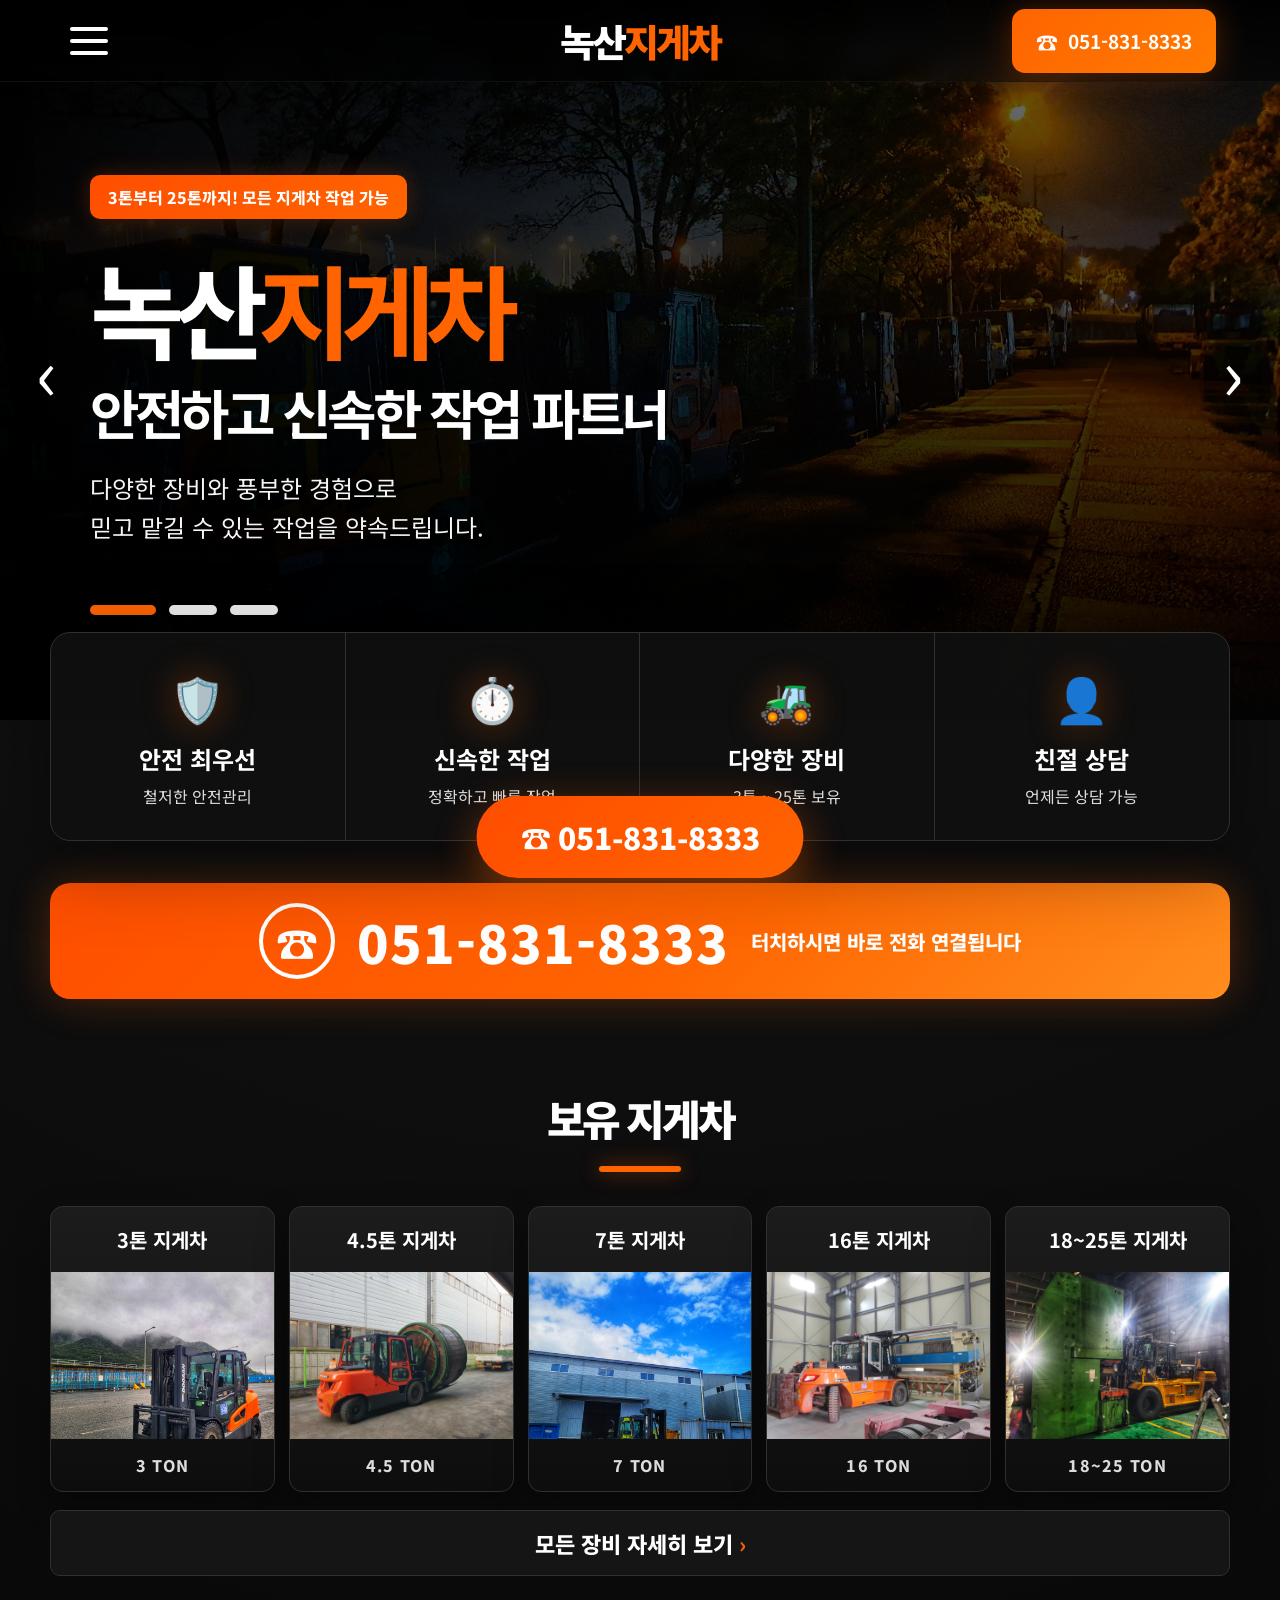
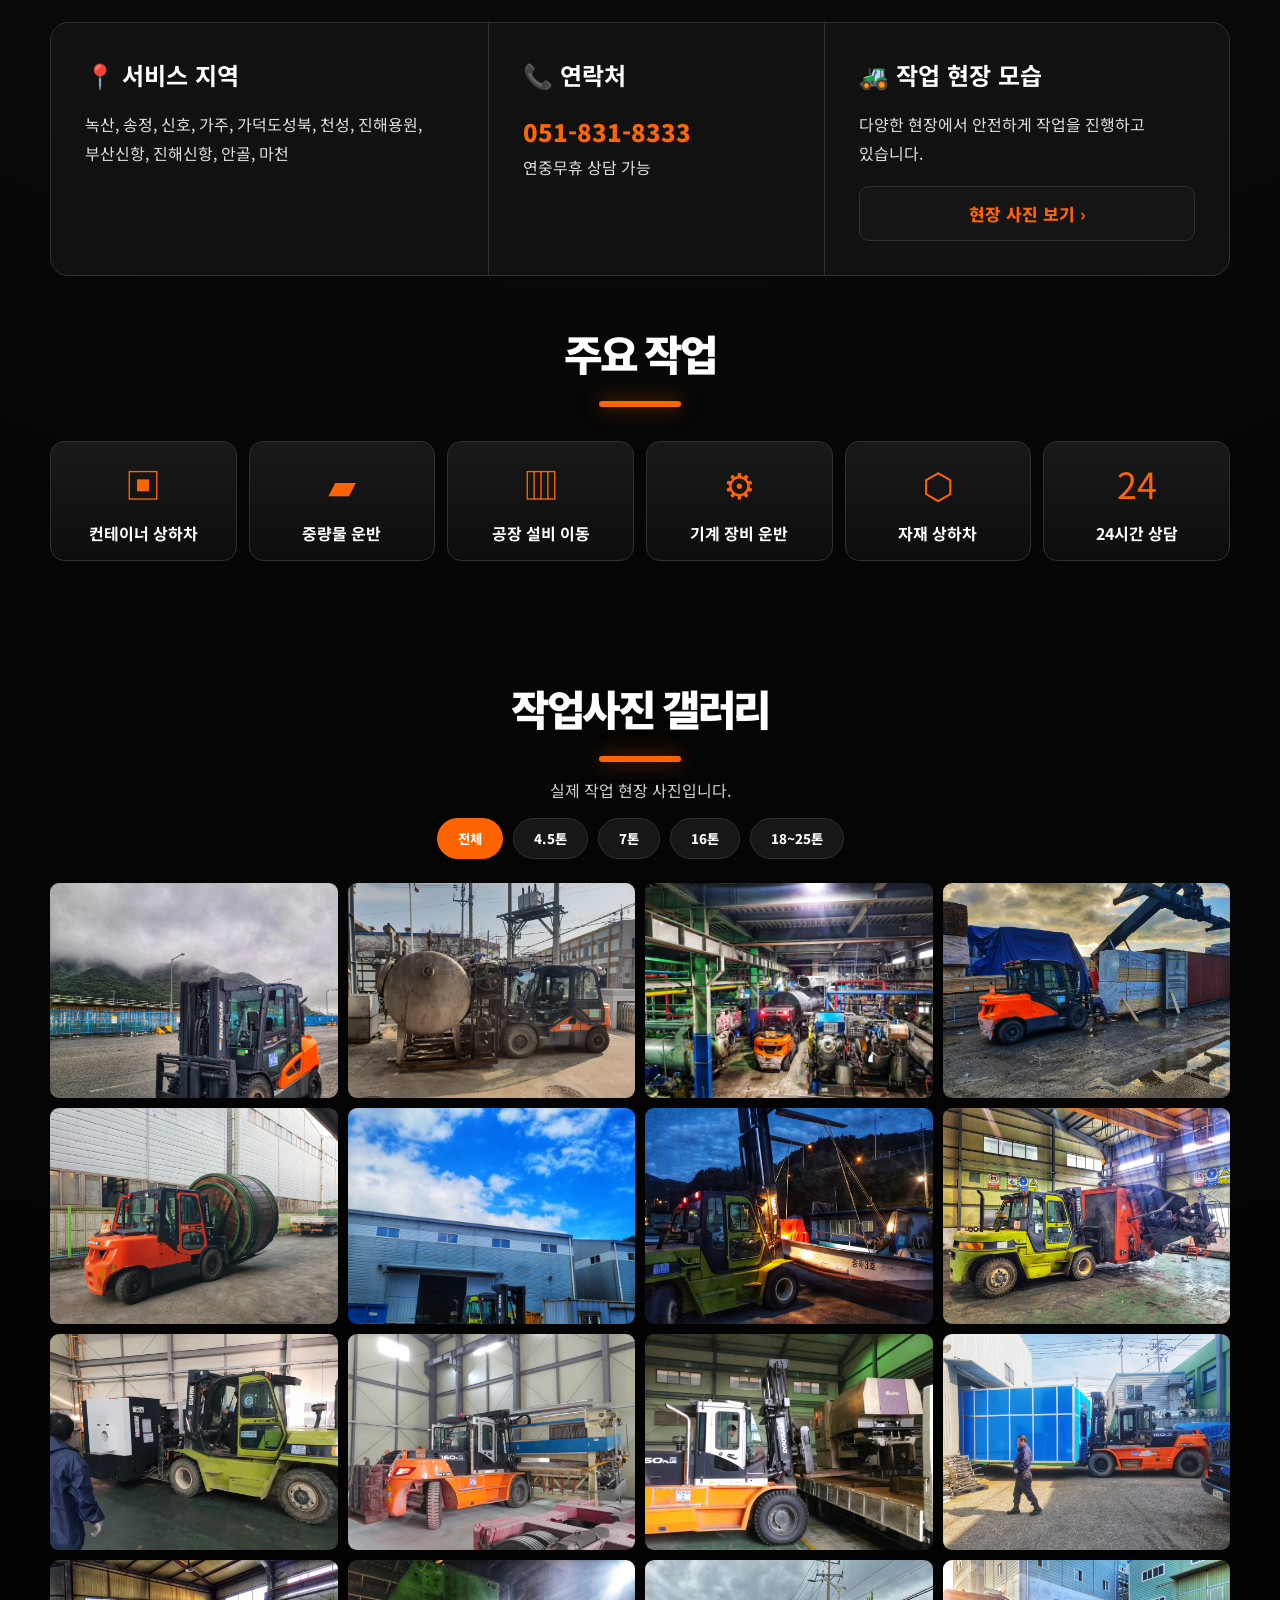
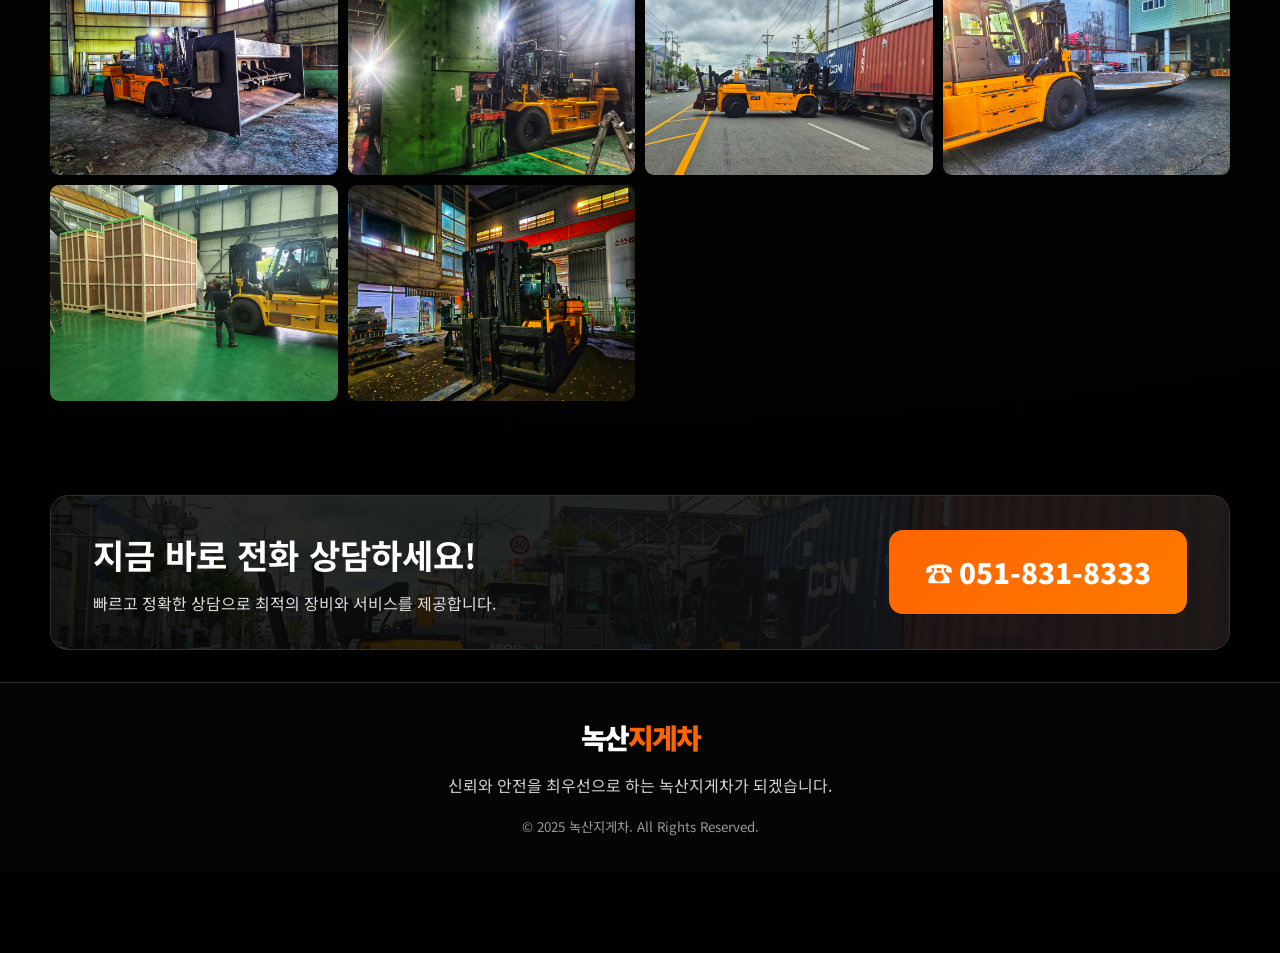
==== commit 7b930000: "Add files via upload" ====
--- a/index.html
+++ b/index.html
@@ -1,128 +1,130 @@
-<!doctype html>
+<!DOCTYPE html>
 <html lang="ko">
 <head>
-  <meta charset="utf-8" />
-  <meta name="viewport" content="width=device-width, initial-scale=1" />
-  <title>녹산지게차 | 3톤부터 25톤까지 지게차 작업</title>
-  <meta name="description" content="녹산지게차 051-831-8333. 녹산, 송정, 신호, 부산신항, 진해신항 지게차 작업. 3톤부터 25톤까지 컨테이너 상하차, 중량물 운반, 공장 설비 이동." />
-  <meta name="theme-color" content="#0b0b0b" />
+  <meta charset="UTF-8" />
+  <meta name="viewport" content="width=device-width, initial-scale=1.0" />
+  <title>녹산지게차 | 3톤~25톤 지게차 작업</title>
+  <meta name="description" content="녹산지게차 051-831-8333. 녹산, 송정, 신호, 부산신항, 진해신항 지게차 작업. 컨테이너 상하차, 중량물 운반, 공장 설비 이동." />
+  <meta name="keywords" content="녹산지게차, 부산신항 지게차, 진해 지게차, 25톤 지게차, 중량물 운반, 컨테이너 상하차" />
   <meta property="og:title" content="녹산지게차" />
-  <meta property="og:description" content="3톤부터 25톤까지 모든 지게차 작업 가능" />
+  <meta property="og:description" content="3톤부터 25톤까지 안전하고 신속한 지게차 작업" />
   <meta property="og:image" content="images/work.jpg" />
+  <meta name="theme-color" content="#ff6400" />
   <link rel="stylesheet" href="style.css" />
 </head>
 <body>
-  <header class="topbar" id="topbar">
-    <button class="menu-btn" aria-label="메뉴 열기"><span></span><span></span><span></span></button>
-    <a class="brand" href="#home" aria-label="녹산지게차 홈"><strong>녹산</strong><em>지게차</em></a>
-    <a class="top-call" href="tel:0518318333" aria-label="051-831-8333 전화하기">
-      <span>☎</span><b>051-831-8333</b>
-    </a>
+  <header class="site-header" id="top">
+    <button class="hamburger" aria-label="메뉴 열기"><span></span><span></span><span></span></button>
+    <a class="brand" href="#top" aria-label="녹산지게차 홈"><span>녹산</span><strong>지게차</strong></a>
+    <a class="top-call" href="tel:0518318333"><span class="ico">☎</span><b>051-831-8333</b></a>
   </header>
 
-  <main id="home">
-    <section class="hero section-dark">
-      <div class="hero-bg active" style="background-image:url('images/work.jpg')"></div>
-      <div class="hero-bg" style="background-image:url('images/25-1.jpg')"></div>
-      <div class="hero-bg" style="background-image:url('images/16-3.jpg')"></div>
-      <button class="slide-btn prev" aria-label="이전 사진">‹</button>
-      <button class="slide-btn next" aria-label="다음 사진">›</button>
+  <nav class="drawer" aria-hidden="true">
+    <a href="#equipment">보유 지게차</a>
+    <a href="#works">작업사진</a>
+    <a href="#services">주요작업</a>
+    <a href="#area">서비스지역</a>
+    <a href="#contact">연락처</a>
+  </nav>
 
-      <div class="hero-inner">
-        <p class="eyebrow">3톤부터 25톤까지! 모든 지게차 작업 가능</p>
-        <h1><span>녹산</span><em>지게차</em></h1>
+  <main>
+    <section class="hero" aria-label="녹산지게차 메인">
+      <div class="hero-slide active" style="background-image:url('images/work.jpg')"></div>
+      <div class="hero-slide" style="background-image:url('images/25-1.jpg')"></div>
+      <div class="hero-slide" style="background-image:url('images/16-1.jpg')"></div>
+      <div class="hero-overlay"></div>
+      <button class="slide-arrow prev" aria-label="이전 사진">‹</button>
+      <button class="slide-arrow next" aria-label="다음 사진">›</button>
+      <div class="hero-content">
+        <p class="badge">3톤부터 25톤까지! 모든 지게차 작업 가능</p>
+        <h1><span>녹산</span><strong>지게차</strong></h1>
         <h2>안전하고 신속한 작업 파트너</h2>
         <p class="hero-desc">다양한 장비와 풍부한 경험으로<br />믿고 맡길 수 있는 작업을 약속드립니다.</p>
-        <div class="dots"><button class="on"></button><button></button><button></button></div>
+        <div class="dots"><button class="active"></button><button></button><button></button></div>
       </div>
     </section>
 
-    <section class="trust-grid wrap overlap">
-      <article><i>🛡️</i><strong>안전 최우선</strong><span>철저한 안전관리</span></article>
-      <article><i>⏱️</i><strong>신속한 작업</strong><span>정확하고 빠른 작업</span></article>
-      <article><i>🚜</i><strong>다양한 장비</strong><span>3톤 ~ 25톤 보유</span></article>
-      <article><i>👤</i><strong>친절 상담</strong><span>언제든 상담 가능</span></article>
+    <section class="quick-features panel">
+      <article><div class="feature-icon">🛡️</div><h3>안전 최우선</h3><p>철저한 안전관리</p></article>
+      <article><div class="feature-icon">⏱️</div><h3>신속한 작업</h3><p>정확하고 빠른 작업</p></article>
+      <article><div class="feature-icon">🚜</div><h3>다양한 장비</h3><p>3톤 ~ 25톤 보유</p></article>
+      <article><div class="feature-icon">👤</div><h3>친절 상담</h3><p>언제든 상담 가능</p></article>
     </section>
 
-    <section class="call-banner wrap">
-      <a href="tel:0518318333">
-        <span class="phone-icon">☎</span>
-        <strong>051-831-8333</strong>
-        <small>터치하시면 바로 전화 연결됩니다</small>
-      </a>
+    <section class="call-section">
+      <a class="big-call" href="tel:0518318333" aria-label="051-831-8333 전화걸기"><span>☎</span><strong>051-831-8333</strong><em>터치하시면 바로 전화 연결됩니다</em></a>
     </section>
 
-    <section class="equipment wrap" id="equipment">
-      <div class="section-title"><h2>보유 지게차</h2></div>
+    <section class="section" id="equipment">
+      <div class="section-title"><h2>보유 지게차</h2><span></span></div>
       <div class="equipment-grid">
         <article class="equip-card"><h3>3톤 지게차</h3><img src="images/4.5-1.jpg" alt="3톤 지게차 작업" loading="lazy"><p>3 TON</p></article>
         <article class="equip-card"><h3>4.5톤 지게차</h3><img src="images/4.5-5.jpg" alt="4.5톤 지게차 작업" loading="lazy"><p>4.5 TON</p></article>
         <article class="equip-card"><h3>7톤 지게차</h3><img src="images/7-1.jpg" alt="7톤 지게차 작업" loading="lazy"><p>7 TON</p></article>
         <article class="equip-card"><h3>16톤 지게차</h3><img src="images/16-1.jpg" alt="16톤 지게차 작업" loading="lazy"><p>16 TON</p></article>
-        <article class="equip-card"><h3>18~25톤 지게차</h3><img src="images/25-1.jpg" alt="18톤 25톤 지게차 작업" loading="lazy"><p>18~25 TON</p></article>
+        <article class="equip-card"><h3>18~25톤 지게차</h3><img src="images/25-1.jpg" alt="25톤 지게차 작업" loading="lazy"><p>18~25 TON</p></article>
       </div>
-      <a class="more-btn" href="#gallery">모든 장비 자세히 보기 <span>›</span></a>
+      <button class="more-btn" data-scroll="#works">모든 장비 자세히 보기 <b>›</b></button>
     </section>
 
-    <section class="info-strip wrap">
-      <article><i>📍</i><h3>서비스 지역</h3><p>녹산, 송정, 신호, 가주, 가덕도성북, 천성, 진해용원, 부산신항, 진해신항, 안골, 마천</p></article>
-      <article><i>📞</i><h3>연락처</h3><p>051-831-8333<br />010-3834-6400<br />연중무휴 24시간 상담 가능</p></article>
-      <article><i>🚜</i><h3>작업 현장 모습</h3><p>다양한 현장에서 안전하게<br />작업을 진행하고 있습니다.</p><a href="#gallery">현장 사진 보기 <span>›</span></a></article>
+    <section class="info-strip panel">
+      <article id="area"><h3>📍 서비스 지역</h3><p>녹산, 송정, 신호, 가주, 가덕도성북, 천성, 진해용원, 부산신항, 진해신항, 안골, 마천</p></article>
+      <article id="contact"><h3>📞 연락처</h3><p class="phone-text">051-831-8333</p><p>연중무휴 상담 가능</p></article>
+      <article><h3>🚜 작업 현장 모습</h3><p>다양한 현장에서 안전하게 작업을 진행하고 있습니다.</p><button class="outline-btn" data-scroll="#works">현장 사진 보기 ›</button></article>
     </section>
 
-    <section class="work-types wrap" id="service">
-      <div class="section-title"><h2>주요 작업</h2><p>현장에 맞는 장비로 정확하게 작업합니다</p></div>
-      <div class="type-grid">
-        <article>▣<strong>컨테이너 상하차</strong></article>
-        <article>⚖<strong>중량물 운반</strong></article>
-        <article>🏭<strong>공장 설비 이동</strong></article>
-        <article>⚙<strong>기계 장비 운반</strong></article>
-        <article>□<strong>자재 상하차</strong></article>
-        <article>24<strong>24시간 상담</strong></article>
+    <section class="section" id="services">
+      <div class="section-title"><h2>주요 작업</h2><span></span></div>
+      <div class="service-grid">
+        <article>▣<b>컨테이너 상하차</b></article><article>▰<b>중량물 운반</b></article><article>▥<b>공장 설비 이동</b></article>
+        <article>⚙<b>기계 장비 운반</b></article><article>⬡<b>자재 상하차</b></article><article>24<b>24시간 상담</b></article>
       </div>
     </section>
 
-    <section class="gallery wrap" id="gallery">
-      <div class="section-title"><h2>작업사진 갤러리</h2><p>실제 현장에서 진행한 녹산지게차 작업사진입니다</p></div>
-      <div class="filter"><button class="active" data-filter="all">전체</button><button data-filter="45">4.5톤</button><button data-filter="7">7톤</button><button data-filter="16">16톤</button><button data-filter="25">18~25톤</button></div>
+    <section class="section gallery-section" id="works">
+      <div class="section-title"><h2>작업사진 갤러리</h2><span></span></div>
+      <p class="section-sub">실제 작업 현장 사진입니다.</p>
+      <div class="filter-row">
+        <button class="active" data-filter="all">전체</button><button data-filter="45">4.5톤</button><button data-filter="7">7톤</button><button data-filter="16">16톤</button><button data-filter="25">18~25톤</button>
+      </div>
       <div class="gallery-grid">
-        <img data-cat="45" src="images/4.5-1.jpg" alt="4.5톤 작업사진" loading="lazy">
-        <img data-cat="45" src="images/4.5-2.jpg" alt="4.5톤 작업사진" loading="lazy">
-        <img data-cat="45" src="images/4.5-3.jpg" alt="4.5톤 작업사진" loading="lazy">
-        <img data-cat="45" src="images/4.5-4.jpg" alt="4.5톤 작업사진" loading="lazy">
-        <img data-cat="45" src="images/4.5-5.jpg" alt="4.5톤 작업사진" loading="lazy">
-        <img data-cat="7" src="images/7-1.jpg" alt="7톤 작업사진" loading="lazy">
-        <img data-cat="7" src="images/7-2.jpg" alt="7톤 작업사진" loading="lazy">
-        <img data-cat="7" src="images/7-3.jpg" alt="7톤 작업사진" loading="lazy">
-        <img data-cat="7" src="images/7-4.jpg" alt="7톤 작업사진" loading="lazy">
-        <img data-cat="16" src="images/16-1.jpg" alt="16톤 작업사진" loading="lazy">
-        <img data-cat="16" src="images/16-2.jpg" alt="16톤 작업사진" loading="lazy">
-        <img data-cat="16" src="images/16-3.jpg" alt="16톤 작업사진" loading="lazy">
-        <img data-cat="16" src="images/16-4.jpg" alt="16톤 작업사진" loading="lazy">
-        <img data-cat="25" src="images/25-1.jpg" alt="25톤 작업사진" loading="lazy">
-        <img data-cat="25" src="images/25-2.jpg" alt="25톤 작업사진" loading="lazy">
-        <img data-cat="25" src="images/25-3.jpg" alt="25톤 작업사진" loading="lazy">
-        <img data-cat="25" src="images/25-4.jpg" alt="25톤 작업사진" loading="lazy">
+        <button class="gallery-item" data-cat="45"><img src="images/4.5-1.jpg" alt="4.5톤 작업사진" loading="lazy"></button>
+        <button class="gallery-item" data-cat="45"><img src="images/4.5-2.jpg" alt="4.5톤 설비 작업" loading="lazy"></button>
+        <button class="gallery-item" data-cat="45"><img src="images/4.5-3.jpg" alt="4.5톤 공장 내부 작업" loading="lazy"></button>
+        <button class="gallery-item" data-cat="45"><img src="images/4.5-4.jpg" alt="4.5톤 컨테이너 작업" loading="lazy"></button>
+        <button class="gallery-item" data-cat="45"><img src="images/4.5-5.jpg" alt="4.5톤 코일 운반" loading="lazy"></button>
+        <button class="gallery-item" data-cat="7"><img src="images/7-1.jpg" alt="7톤 지게차" loading="lazy"></button>
+        <button class="gallery-item" data-cat="7"><img src="images/7-2.jpg" alt="7톤 야간 작업" loading="lazy"></button>
+        <button class="gallery-item" data-cat="7"><img src="images/7-3.jpg" alt="7톤 공장 작업" loading="lazy"></button>
+        <button class="gallery-item" data-cat="7"><img src="images/7-4.jpg" alt="7톤 기계 운반" loading="lazy"></button>
+        <button class="gallery-item" data-cat="16"><img src="images/16-1.jpg" alt="16톤 설비 운반" loading="lazy"></button>
+        <button class="gallery-item" data-cat="16"><img src="images/16-2.jpg" alt="16톤 기계 상차" loading="lazy"></button>
+        <button class="gallery-item" data-cat="16"><img src="images/16-3.jpg" alt="16톤 대형 구조물 운반" loading="lazy"></button>
+        <button class="gallery-item" data-cat="16"><img src="images/16-4.jpg" alt="16톤 작업" loading="lazy"></button>
+        <button class="gallery-item" data-cat="25"><img src="images/25-1.jpg" alt="25톤 대형 지게차" loading="lazy"></button>
+        <button class="gallery-item" data-cat="25"><img src="images/25-2.jpg" alt="25톤 프레스 작업" loading="lazy"></button>
+        <button class="gallery-item" data-cat="25"><img src="images/25-3.jpg" alt="25톤 컨테이너 작업" loading="lazy"></button>
+        <button class="gallery-item" data-cat="25"><img src="images/25-4.jpg" alt="25톤 야간 작업" loading="lazy"></button>
+        <button class="gallery-item" data-cat="all"><img src="images/main.jpg" alt="녹산지게차 작업사진" loading="lazy"></button>
       </div>
     </section>
 
-    <section class="final-cta wrap" id="contact">
-      <div>
-        <h2>지금 바로 전화 상담하세요!</h2>
-        <p>빠르고 정확한 상담으로 최적의 장비와 서비스를 제공합니다.</p>
-      </div>
-      <a href="tel:0518318333"><span>☎</span><strong>051-831-8333</strong><small>전화하기</small></a>
+    <section class="bottom-cta panel">
+      <div><h2>지금 바로 전화 상담하세요!</h2><p>빠르고 정확한 상담으로 최적의 장비와 서비스를 제공합니다.</p></div>
+      <a href="tel:0518318333">☎ 051-831-8333</a>
     </section>
   </main>
 
-  <footer>
-    <div class="wrap footer-inner"><a class="brand" href="#home"><strong>녹산</strong><em>지게차</em></a><p>신뢰와 안전을 최우선으로 하는<br />녹산지게차가 되겠습니다.</p><small>© 2025 녹산지게차. All Rights Reserved.</small></div>
+  <footer class="footer">
+    <div class="brand"><span>녹산</span><strong>지게차</strong></div>
+    <p>신뢰와 안전을 최우선으로 하는 녹산지게차가 되겠습니다.</p>
+    <small>© 2025 녹산지게차. All Rights Reserved.</small>
   </footer>
 
-  <a class="floating-call" href="tel:0518318333"><span>☎</span><b>051-831-8333</b></a>
-  <button class="top-btn" aria-label="맨 위로">⌃</button>
+  <a class="floating-call" href="tel:0518318333" aria-label="전화걸기">☎ 051-831-8333</a>
+  <button class="to-top" aria-label="맨 위로">⌃</button>
 
-  <div class="lightbox" aria-hidden="true"><button aria-label="닫기">×</button><img src="" alt="확대 이미지"></div>
+  <div class="lightbox" aria-hidden="true"><button class="lightbox-close" aria-label="닫기">×</button><img src="" alt="확대 사진"></div>
   <script src="script.js"></script>
 </body>
 </html>
--- a/style.css
+++ b/style.css
@@ -1,2 +1,5 @@
-*{box-sizing:border-box}html{scroll-behavior:smooth}body{margin:0;background:#070707;color:#fff;font-family:Pretendard,Apple SD Gothic Neo,Noto Sans KR,system-ui,-apple-system,Segoe UI,sans-serif;letter-spacing:-.04em}a{color:inherit;text-decoration:none}img{max-width:100%;display:block}.wrap{width:min(1180px,calc(100% - 34px));margin:0 auto}.topbar{position:fixed;top:0;left:0;right:0;height:76px;z-index:50;display:flex;align-items:center;justify-content:space-between;padding:0 max(22px,calc((100vw - 1180px)/2));background:rgba(0,0,0,.72);backdrop-filter:blur(14px);border-bottom:1px solid rgba(255,255,255,.08)}.menu-btn{width:44px;height:44px;background:none;border:0;display:grid;gap:6px;align-content:center;cursor:pointer}.menu-btn span{display:block;width:31px;height:3px;background:#fff;border-radius:9px}.brand{font-size:38px;font-weight:900;line-height:1}.brand strong{color:#fff}.brand em{font-style:normal;color:#ff6900}.top-call{display:flex;align-items:center;gap:10px;background:linear-gradient(135deg,#ff7a00,#ff4d00);padding:12px 18px;border-radius:8px;font-size:20px;font-weight:900;box-shadow:0 8px 22px rgba(255,105,0,.34)}.top-call span{font-size:22px}.hero{position:relative;min-height:630px;margin-top:76px;overflow:hidden;background:#111}.hero:after{content:"";position:absolute;inset:0;background:linear-gradient(90deg,rgba(0,0,0,.82),rgba(0,0,0,.38),rgba(0,0,0,.12)),linear-gradient(0deg,#070707 0%,rgba(0,0,0,.12) 38%,rgba(0,0,0,.1) 100%)}.hero-bg{position:absolute;inset:0;background-size:cover;background-position:center;opacity:0;transform:scale(1.04);transition:1s}.hero-bg.active{opacity:1;transform:scale(1)}.hero-inner{position:relative;z-index:2;width:min(1180px,calc(100% - 42px));margin:0 auto;padding-top:105px}.eyebrow{color:#ff7a00;font-size:22px;font-weight:800;margin:0 0 26px}.hero h1{font-size:78px;margin:0 0 12px;font-weight:950;line-height:.98;text-shadow:0 10px 24px #000}.hero h1 span{color:#fff}.hero h1 em{font-style:normal;color:#ff6900}.hero h2{font-size:37px;margin:0 0 23px;font-weight:900}.hero-desc{font-size:22px;line-height:1.55;margin:0}.slide-btn{position:absolute;top:52%;z-index:3;width:48px;height:70px;border:0;background:transparent;color:#fff;font-size:60px;cursor:pointer;text-shadow:0 3px 12px #000}.slide-btn.prev{left:22px}.slide-btn.next{right:22px}.dots{margin-top:62px;display:flex;gap:11px}.dots button{width:24px;height:8px;border:0;border-radius:99px;background:#fff;opacity:.82}.dots button.on{width:35px;background:#ff6900;opacity:1}.trust-grid{position:relative;z-index:5;margin-top:-38px;display:grid;grid-template-columns:repeat(4,1fr);border-radius:11px;overflow:hidden;background:rgba(18,18,18,.94);border:1px solid rgba(255,255,255,.09);box-shadow:0 14px 35px rgba(0,0,0,.45)}.trust-grid article{min-height:140px;display:grid;place-items:center;text-align:center;padding:18px;border-right:1px solid rgba(255,255,255,.08)}.trust-grid article:last-child{border-right:0}.trust-grid i{font-style:normal;font-size:43px;color:#ff6900;filter:drop-shadow(0 0 9px rgba(255,105,0,.38))}.trust-grid strong{font-size:21px;margin-top:8px}.trust-grid span{font-size:16px;color:#ddd;margin-top:-2px}.call-banner{margin-top:26px}.call-banner a{height:116px;border-radius:13px;background:linear-gradient(135deg,#ff7a00,#ff4b00);display:flex;align-items:center;justify-content:center;gap:28px;box-shadow:0 13px 28px rgba(255,105,0,.3)}.phone-icon{width:64px;height:64px;border:3px solid #fff;border-radius:50%;display:grid;place-items:center;font-size:31px}.call-banner strong{font-size:44px;letter-spacing:.02em}.call-banner small{font-size:20px;font-weight:700}.section-title{text-align:center;margin:46px 0 25px}.section-title h2{font-size:34px;margin:0;font-weight:900}.section-title h2:after{content:"";display:block;width:56px;height:4px;margin:14px auto 0;background:#ff6900;border-radius:9px}.section-title p{color:#cfcfcf;margin:12px 0 0}.equipment-grid{display:grid;grid-template-columns:repeat(5,1fr);gap:10px}.equip-card{background:linear-gradient(180deg,#1d1d1d,#101010);border:1px solid rgba(255,255,255,.15);border-radius:7px;overflow:hidden;text-align:center}.equip-card h3{font-size:20px;margin:15px 8px}.equip-card img{width:100%;height:165px;object-fit:cover}.equip-card p{font-size:17px;font-weight:800;color:#ddd;margin:17px 0}.more-btn{margin-top:20px;height:72px;display:flex;align-items:center;justify-content:center;border-radius:8px;background:#181818;border:1px solid rgba(255,255,255,.15);font-size:22px;font-weight:900}.more-btn span{color:#ff6900;font-size:35px;margin-left:14px}.info-strip{margin-top:22px;display:grid;grid-template-columns:1.1fr 1fr 1.1fr;background:#121212;border:1px solid rgba(255,255,255,.12);border-radius:9px;overflow:hidden}.info-strip article{padding:35px;border-right:1px solid rgba(255,255,255,.08)}.info-strip article:last-child{border-right:0}.info-strip i{font-style:normal;font-size:31px;color:#ff6900}.info-strip h3{font-size:23px;margin:10px 0 16px}.info-strip p{font-size:17px;line-height:1.8;color:#e4e4e4}.info-strip a{display:inline-flex;align-items:center;justify-content:center;border:1px solid rgba(255,255,255,.16);border-radius:6px;height:48px;padding:0 24px;font-weight:900}.info-strip a span{color:#ff6900;font-size:26px;margin-left:10px}.type-grid{display:grid;grid-template-columns:repeat(3,1fr);gap:9px}.type-grid article{height:92px;background:#191919;border:1px solid rgba(255,255,255,.13);border-radius:8px;display:grid;place-items:center;text-align:center;color:#ff6900;font-size:24px}.type-grid strong{display:block;color:#fff;font-size:17px;margin-top:4px}.filter{display:flex;justify-content:center;gap:8px;margin-bottom:18px;flex-wrap:wrap}.filter button{border:1px solid rgba(255,255,255,.14);background:#191919;color:#fff;border-radius:99px;padding:10px 18px;font-weight:900;cursor:pointer}.filter button.active{background:#ff6900;border-color:#ff6900}.gallery-grid{display:grid;grid-template-columns:repeat(4,1fr);gap:8px}.gallery-grid img{width:100%;height:165px;object-fit:cover;border-radius:4px;border:1px solid rgba(255,255,255,.1);cursor:pointer;transition:.25s}.gallery-grid img:hover{transform:scale(1.03);filter:brightness(1.1)}.gallery-grid img.hide{display:none}.final-cta{margin-top:34px;margin-bottom:22px;min-height:140px;padding:28px 34px;border:1px solid rgba(255,255,255,.13);border-radius:9px;background:linear-gradient(90deg,rgba(0,0,0,.82),rgba(0,0,0,.5)),url('images/16-3.jpg') center/cover;display:flex;align-items:center;justify-content:space-between;gap:20px}.final-cta h2{font-size:33px;margin:0 0 12px}.final-cta p{font-size:17px;color:#ddd;margin:0}.final-cta a{min-width:330px;height:88px;border-radius:8px;background:linear-gradient(135deg,#ff7a00,#ff4b00);display:grid;place-items:center;grid-template-columns:auto auto;column-gap:14px;box-shadow:0 10px 25px rgba(255,105,0,.35)}.final-cta a span{font-size:36px;grid-row:span 2}.final-cta a strong{font-size:32px}.final-cta a small{font-size:15px}footer{border-top:1px solid rgba(255,255,255,.08);background:#060606;padding:30px 0 42px}.footer-inner{display:flex;align-items:center;justify-content:space-between;gap:20px}.footer-inner .brand{font-size:32px}.footer-inner p{color:#ccc;line-height:1.7}.footer-inner small{color:#9b9b9b}.floating-call{position:fixed;left:50%;bottom:18px;transform:translateX(-50%);z-index:40;height:60px;padding:0 26px;border-radius:999px;background:linear-gradient(135deg,#ff7a00,#ff4b00);display:none;align-items:center;gap:10px;font-size:22px;font-weight:900;box-shadow:0 10px 30px rgba(0,0,0,.45)}.top-btn{position:fixed;right:22px;bottom:24px;width:56px;height:56px;border-radius:50%;border:0;background:#333;color:#fff;font-size:30px;z-index:39;cursor:pointer}.lightbox{position:fixed;inset:0;background:rgba(0,0,0,.88);z-index:100;display:none;align-items:center;justify-content:center;padding:24px}.lightbox.show{display:flex}.lightbox img{max-height:88vh;border-radius:10px}.lightbox button{position:absolute;right:24px;top:20px;width:48px;height:48px;border-radius:50%;border:0;background:#ff6900;color:#fff;font-size:30px}@media(max-width:800px){.topbar{height:62px;padding:0 17px}.menu-btn{width:34px}.menu-btn span{width:27px;height:2px}.brand{font-size:30px}.top-call{padding:9px 12px;font-size:13px;border-radius:5px}.top-call span{font-size:16px}.hero{margin-top:62px;min-height:350px}.hero-bg{background-position:center}.hero:after{background:linear-gradient(90deg,rgba(0,0,0,.78),rgba(0,0,0,.33)),linear-gradient(0deg,#070707 0%,rgba(0,0,0,.02) 65%)}.hero-inner{padding-top:60px;width:calc(100% - 42px)}.eyebrow{font-size:15px;margin-bottom:14px}.hero h1{font-size:51px}.hero h2{font-size:24px}.hero-desc{font-size:15px}.slide-btn{font-size:44px;top:50%;width:34px}.slide-btn.prev{left:4px}.slide-btn.next{right:4px}.dots{margin-top:32px}.trust-grid{width:calc(100% - 20px);grid-template-columns:repeat(4,1fr);margin-top:0}.trust-grid article{min-height:108px;padding:10px 4px}.trust-grid i{font-size:31px}.trust-grid strong{font-size:16px}.trust-grid span{font-size:12px}.call-banner{width:calc(100% - 28px);margin-top:18px}.call-banner a{height:84px;gap:15px}.phone-icon{width:50px;height:50px;font-size:24px}.call-banner strong{font-size:29px}.call-banner small{display:block;font-size:14px}.section-title{margin:34px 0 20px}.section-title h2{font-size:26px}.equipment-grid{grid-template-columns:repeat(2,1fr);gap:8px}.equip-card:last-child{grid-column:1/3}.equip-card img{height:130px}.equip-card h3{font-size:16px}.equip-card p{font-size:14px}.more-btn{height:58px;font-size:18px}.info-strip{grid-template-columns:1fr}.info-strip article{padding:25px;border-right:0;border-bottom:1px solid rgba(255,255,255,.08)}.type-grid{grid-template-columns:repeat(2,1fr)}.gallery-grid{grid-template-columns:repeat(3,1fr);gap:5px}.gallery-grid img{height:96px}.final-cta{padding:24px 18px;display:block}.final-cta h2{font-size:25px}.final-cta p{font-size:14px}.final-cta a{margin-top:18px;min-width:0;width:100%;height:72px}.final-cta a strong{font-size:26px}.footer-inner{display:block;text-align:left;padding-bottom:56px}.floating-call{display:flex}.top-btn{width:48px;height:48px;right:15px;bottom:90px}.lightbox img{max-width:96vw}}
-@media(min-width:801px){body:before{content:"";position:fixed;inset:0;background:radial-gradient(circle at 50% 0%,rgba(255,105,0,.08),transparent 34%);pointer-events:none}.wrap,.hero-inner{max-width:1180px}}
+@import url('https://fonts.googleapis.com/css2?family=Noto+Sans+KR:wght@400;500;700;800;900&display=swap');
+:root{--bg:#050505;--panel:#121212;--line:#303030;--orange:#ff6400;--orange2:#ff8a1d;--text:#fff;--muted:#cfcfcf;--max:1180px;--mobile:780px}*{box-sizing:border-box}html{scroll-behavior:smooth}body{margin:0;background:radial-gradient(circle at top,#171717 0,#050505 52%,#000 100%);color:var(--text);font-family:'Noto Sans KR',system-ui,sans-serif;word-break:keep-all;padding-bottom:82px}a{text-decoration:none;color:inherit}button{font-family:inherit;cursor:pointer}img{max-width:100%;display:block}.site-header{position:fixed;z-index:50;top:0;left:0;right:0;height:82px;display:flex;align-items:center;justify-content:space-between;padding:0 clamp(18px,5vw,64px);background:linear-gradient(180deg,rgba(0,0,0,.86),rgba(0,0,0,.42));backdrop-filter:blur(10px);border-bottom:1px solid rgba(255,255,255,.06)}.hamburger{width:52px;height:42px;background:none;border:0;display:flex;flex-direction:column;gap:8px;justify-content:center}.hamburger span{height:4px;width:38px;border-radius:99px;background:#fff}.brand{font-size:38px;font-weight:900;letter-spacing:-.08em}.brand span{color:#fff}.brand strong{color:var(--orange);font-weight:900}.top-call{display:flex;align-items:center;gap:10px;background:linear-gradient(135deg,var(--orange),#ff7a00);padding:16px 24px;border-radius:13px;box-shadow:0 0 30px rgba(255,100,0,.28);font-size:19px;font-weight:900}.top-call .ico{font-size:22px}.drawer{position:fixed;z-index:49;top:82px;left:18px;width:230px;background:rgba(10,10,10,.95);border:1px solid var(--line);border-radius:18px;padding:14px;transform:translateX(-280px);transition:.25s;box-shadow:0 18px 60px rgba(0,0,0,.45)}.drawer.open{transform:none}.drawer a{display:block;padding:14px 16px;border-radius:12px;color:#eee;font-weight:700}.drawer a:hover{background:#222;color:var(--orange)}.hero{position:relative;min-height:720px;display:flex;align-items:center;overflow:hidden}.hero-slide{position:absolute;inset:0;background-size:cover;background-position:center;opacity:0;transform:scale(1.05);transition:opacity .7s,transform 3s}.hero-slide.active{opacity:1;transform:scale(1)}.hero-overlay{position:absolute;inset:0;background:linear-gradient(90deg,rgba(0,0,0,.92),rgba(0,0,0,.56) 44%,rgba(0,0,0,.15)),linear-gradient(180deg,rgba(0,0,0,.35),rgba(0,0,0,.82) 82%,#050505)}.hero-content{position:relative;z-index:2;width:min(var(--max),calc(100% - 44px));margin:0 auto;padding-top:54px}.badge{display:inline-block;color:#fff;background:linear-gradient(135deg,#ff4e00,var(--orange));padding:10px 18px;border-radius:10px;font-weight:800;box-shadow:0 0 22px rgba(255,100,0,.24)}.hero h1{margin:22px 0 0;font-size:clamp(58px,8vw,104px);line-height:.98;letter-spacing:-.1em}.hero h1 strong{color:var(--orange)}.hero h2{font-size:clamp(32px,4.2vw,56px);margin:15px 0 18px;letter-spacing:-.07em}.hero-desc{font-size:24px;line-height:1.65;color:#f5f5f5;margin:0;text-shadow:0 2px 10px #000}.slide-arrow{position:absolute;z-index:5;top:50%;transform:translateY(-50%);border:0;background:rgba(0,0,0,.26);color:#fff;font-size:72px;width:58px;height:88px;border-radius:12px}.slide-arrow:hover{background:rgba(255,100,0,.65)}.prev{left:18px}.next{right:18px}.dots{display:flex;gap:13px;margin-top:58px}.dots button{width:48px;height:10px;border:0;border-radius:20px;background:#eee}.dots button.active{background:var(--orange);width:66px}.panel,.section{width:min(var(--max),calc(100% - 44px));margin:0 auto}.quick-features{display:grid;grid-template-columns:repeat(4,1fr);margin-top:-88px;position:relative;z-index:5;border:1px solid var(--line);border-radius:20px;overflow:hidden;background:rgba(16,16,16,.92);box-shadow:0 20px 80px rgba(0,0,0,.45)}.quick-features article{text-align:center;padding:32px 18px;border-right:1px solid var(--line)}.quick-features article:last-child{border-right:0}.feature-icon{font-size:44px;filter:drop-shadow(0 0 18px rgba(255,100,0,.35))}.quick-features h3{font-size:24px;margin:12px 0 8px}.quick-features p{margin:0;color:#ddd;font-size:16px}.call-section{width:min(var(--max),calc(100% - 44px));margin:42px auto}.big-call{min-height:116px;border-radius:20px;background:linear-gradient(135deg,#ff4e00,var(--orange) 54%,#ff8d1d);display:flex;align-items:center;justify-content:center;gap:22px;box-shadow:0 0 40px rgba(255,100,0,.28);padding:18px 26px}.big-call span{display:grid;place-items:center;width:76px;height:76px;border:4px solid #fff;border-radius:50%;font-size:42px}.big-call strong{font-size:52px;font-weight:900;letter-spacing:.02em;white-space:nowrap}.big-call em{font-style:normal;font-size:20px;font-weight:800}.section{padding:46px 0}.section-title{text-align:center;margin-bottom:34px}.section-title h2{font-size:42px;margin:0;font-weight:900;letter-spacing:-.08em}.section-title span{display:block;width:82px;height:6px;background:var(--orange);border-radius:20px;margin:18px auto 0;box-shadow:0 0 20px rgba(255,100,0,.55)}.section-sub{text-align:center;color:#cfcfcf;margin-top:-18px}.equipment-grid{display:grid;grid-template-columns:repeat(5,1fr);gap:14px}.equip-card{overflow:hidden;border-radius:13px;border:1px solid var(--line);background:linear-gradient(180deg,#1c1c1c,#0d0d0d);box-shadow:0 12px 32px rgba(0,0,0,.35)}.equip-card h3{text-align:center;font-size:20px;margin:0;padding:18px 8px}.equip-card img{width:100%;aspect-ratio:4/3;object-fit:cover}.equip-card p{text-align:center;margin:0;padding:14px;font-weight:800;color:#dcdcdc;letter-spacing:.08em}.more-btn,.outline-btn{border:1px solid var(--line);background:#151515;color:#fff;border-radius:10px;font-weight:800}.more-btn{width:100%;height:66px;margin-top:18px;font-size:22px}.more-btn b,.outline-btn{color:var(--orange)}.info-strip{display:grid;grid-template-columns:1.3fr 1fr 1.2fr;gap:0;border:1px solid var(--line);border-radius:18px;background:rgba(18,18,18,.9);overflow:hidden}.info-strip article{padding:34px;border-right:1px solid var(--line)}.info-strip article:last-child{border-right:0}.info-strip h3{color:#fff;font-size:24px;margin:0 0 18px}.info-strip p{color:#ddd;line-height:1.8;margin:0}.phone-text{color:var(--orange)!important;font-weight:900;font-size:24px}.outline-btn{margin-top:18px;padding:14px 22px;width:100%;font-size:17px}.service-grid{display:grid;grid-template-columns:repeat(6,1fr);gap:12px}.service-grid article{min-height:120px;display:flex;flex-direction:column;align-items:center;justify-content:center;gap:12px;border:1px solid var(--line);border-radius:14px;background:linear-gradient(180deg,#191919,#0d0d0d);color:var(--orange);font-size:36px}.service-grid b{font-size:16px;color:#fff}.filter-row{display:flex;justify-content:center;gap:10px;flex-wrap:wrap;margin-bottom:24px}.filter-row button{border:1px solid var(--line);background:#171717;color:#fff;border-radius:999px;padding:10px 20px;font-weight:800}.filter-row button.active{background:var(--orange);border-color:var(--orange)}.gallery-grid{display:grid;grid-template-columns:repeat(4,1fr);gap:10px}.gallery-item{padding:0;border:0;background:none;border-radius:9px;overflow:hidden;aspect-ratio:4/3}.gallery-item img{width:100%;height:100%;object-fit:cover;transition:.28s}.gallery-item:hover img{transform:scale(1.07)}.gallery-item.hide{display:none}.bottom-cta{margin-top:48px;margin-bottom:32px;border:1px solid var(--line);border-radius:18px;background:linear-gradient(90deg,rgba(0,0,0,.82),rgba(20,20,20,.92)),url('images/25-2.jpg') center/cover;padding:34px 42px;display:flex;align-items:center;justify-content:space-between;gap:22px}.bottom-cta h2{font-size:34px;margin:0 0 12px}.bottom-cta p{margin:0;color:#ddd}.bottom-cta a{background:linear-gradient(135deg,var(--orange),#ff7a00);padding:22px 36px;border-radius:14px;font-size:28px;font-weight:900;white-space:nowrap}.footer{border-top:1px solid var(--line);padding:34px 22px;text-align:center;background:#050505}.footer .brand{font-size:28px}.footer p{color:#cfcfcf}.footer small{color:#999}.floating-call{position:fixed;z-index:45;left:50%;bottom:22px;transform:translateX(-50%);background:linear-gradient(135deg,#ff4d00,var(--orange));color:#fff;border-radius:999px;padding:19px 44px;font-size:30px;font-weight:900;white-space:nowrap;box-shadow:0 12px 42px rgba(255,100,0,.42)}.to-top{position:fixed;right:24px;bottom:24px;z-index:46;width:56px;height:56px;border:0;border-radius:50%;background:#333;color:#fff;font-size:36px;display:none}.to-top.show{display:block}.lightbox{position:fixed;z-index:90;inset:0;background:rgba(0,0,0,.9);display:none;align-items:center;justify-content:center;padding:25px}.lightbox.open{display:flex}.lightbox img{max-width:96vw;max-height:88vh;border-radius:12px}.lightbox-close{position:absolute;right:24px;top:20px;background:none;border:0;color:#fff;font-size:52px}
+@media (max-width:900px){body{padding-bottom:88px}.site-header{height:88px;padding:0 20px}.hamburger{width:46px}.hamburger span{width:38px;height:3px}.brand{font-size:40px}.top-call{padding:13px 17px;border-radius:10px;font-size:0}.top-call b{font-size:20px}.top-call .ico{font-size:22px}.hero{min-height:520px;align-items:flex-start;padding-top:120px}.hero-overlay{background:linear-gradient(180deg,rgba(0,0,0,.35),rgba(0,0,0,.76) 62%,#050505)}.hero-content{width:100%;padding:0 28px}.badge{font-size:16px;background:none;padding:0;color:#ff7a00}.hero h1{font-size:55px;margin-top:14px}.hero h2{font-size:33px;line-height:1.18}.hero-desc{font-size:20px;line-height:1.75}.slide-arrow{font-size:58px;width:44px;height:76px;top:47%;background:transparent}.prev{left:2px}.next{right:2px}.dots{margin-top:54px}.dots button{width:46px;height:13px}.dots button.active{width:72px}.panel,.section,.call-section{width:calc(100% - 34px)}.quick-features{grid-template-columns:repeat(4,1fr);margin-top:-28px;border-radius:18px}.quick-features article{padding:22px 8px}.feature-icon{font-size:36px}.quick-features h3{font-size:22px}.quick-features p{font-size:15px}.big-call{min-height:92px;gap:15px;padding:14px 18px;border-radius:16px}.big-call span{width:58px;height:58px;font-size:31px;border-width:3px;flex:0 0 auto}.big-call strong{font-size:42px;line-height:1;white-space:nowrap}.big-call em{display:none}.section-title h2{font-size:43px}.equipment-grid{grid-template-columns:repeat(2,1fr);gap:16px}.equip-card h3{font-size:23px;padding:20px 8px}.equip-card img{aspect-ratio:1/1}.equip-card p{font-size:18px}.info-strip{grid-template-columns:1fr}.info-strip article{border-right:0;border-bottom:1px solid var(--line);padding:25px}.info-strip article:last-child{border-bottom:0}.service-grid{grid-template-columns:repeat(2,1fr)}.gallery-grid{grid-template-columns:repeat(3,1fr);gap:7px}.bottom-cta{display:block;padding:28px}.bottom-cta a{display:block;text-align:center;margin-top:20px;font-size:25px}.floating-call{font-size:28px;padding:14px 42px;bottom:18px}.to-top{right:18px;bottom:104px}}
+@media (max-width:520px){.brand{font-size:35px}.top-call b{font-size:17px}.hero{min-height:530px}.hero h1{font-size:50px}.hero h2{font-size:30px}.hero-desc{font-size:19px}.quick-features h3{font-size:20px}.quick-features p{font-size:13px}.feature-icon{font-size:32px}.big-call strong{font-size:34px;letter-spacing:-.02em}.big-call{min-height:82px}.equipment-grid{grid-template-columns:repeat(2,1fr);gap:12px}.gallery-grid{grid-template-columns:repeat(2,1fr)}.floating-call{font-size:26px;padding:13px 34px}.service-grid article{min-height:105px}.site-header{padding:0 18px}.hamburger span{width:34px}.top-call{padding:12px 13px}.top-call .ico{display:none}}
+@media (min-width:901px){main{margin-top:0}.site-header .brand{position:absolute;left:50%;transform:translateX(-50%)}.hero-content{padding-left:40px}.gallery-section{padding-top:70px}}
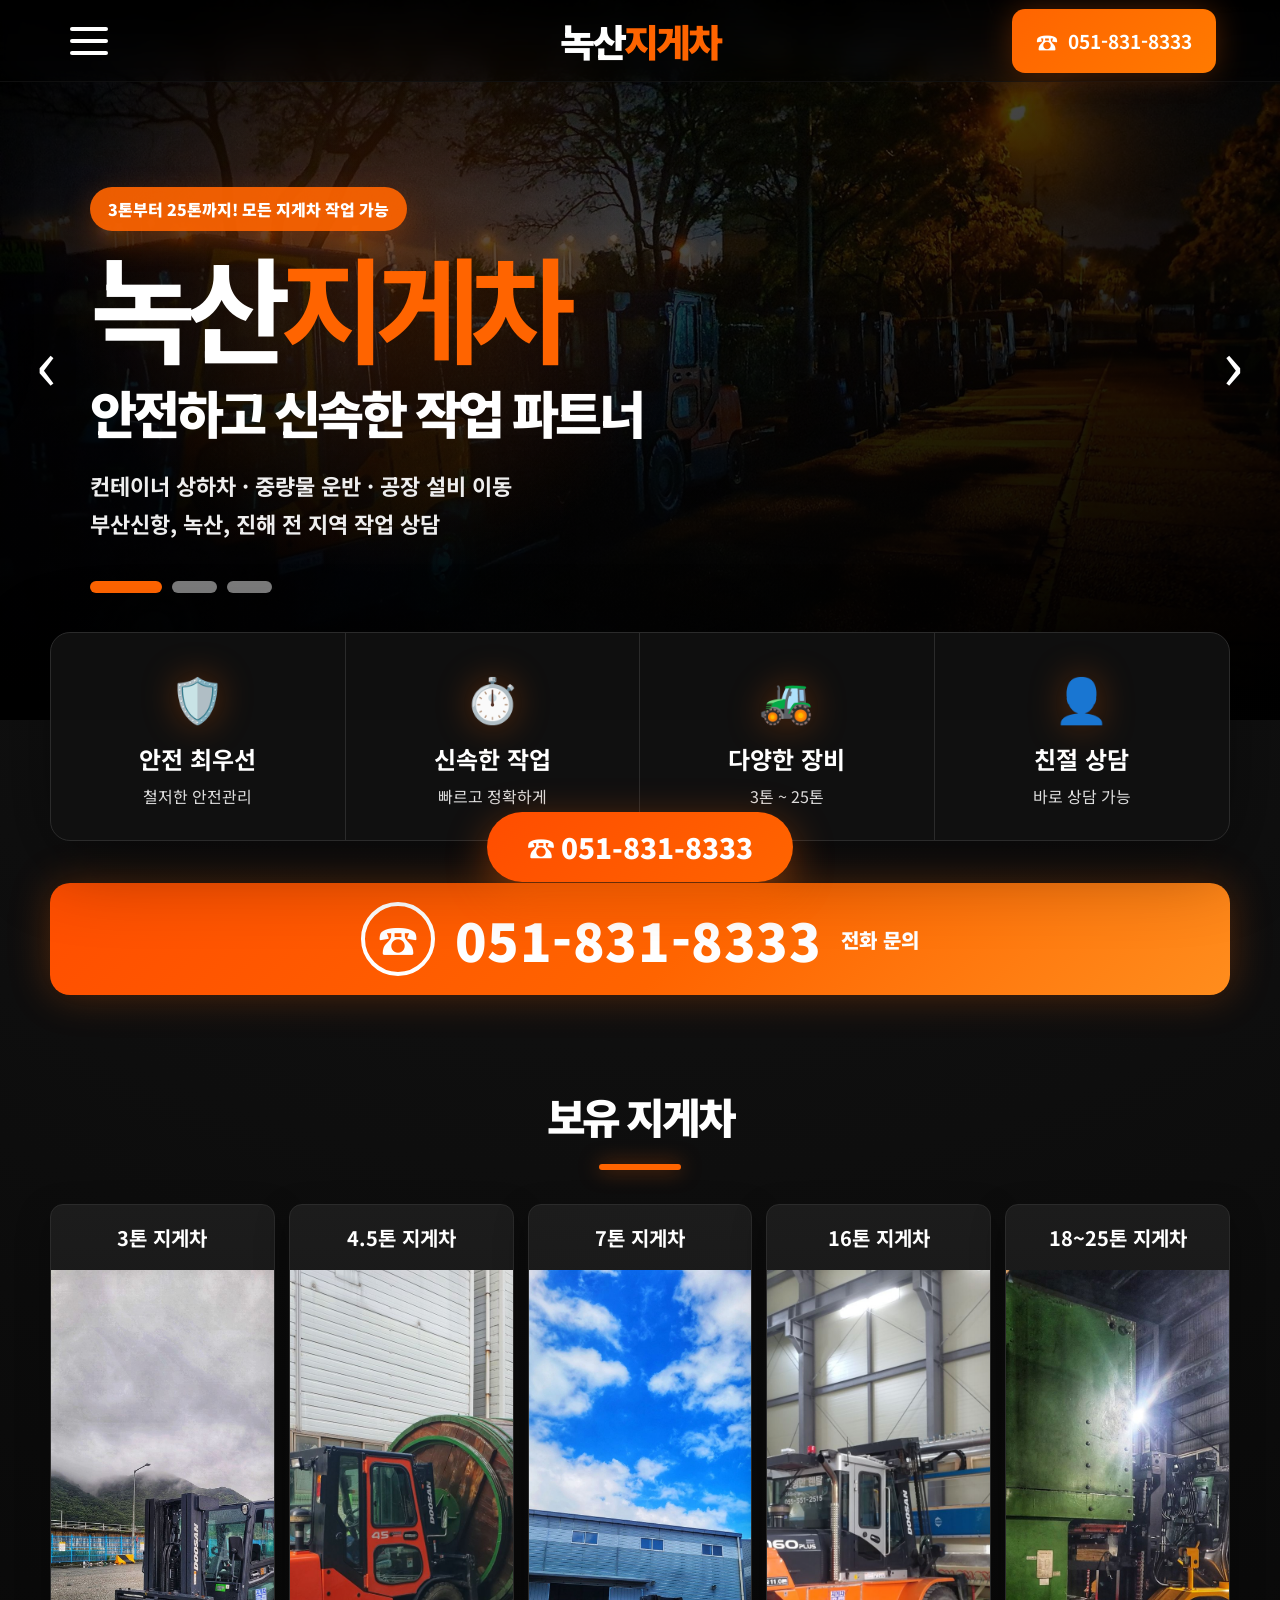
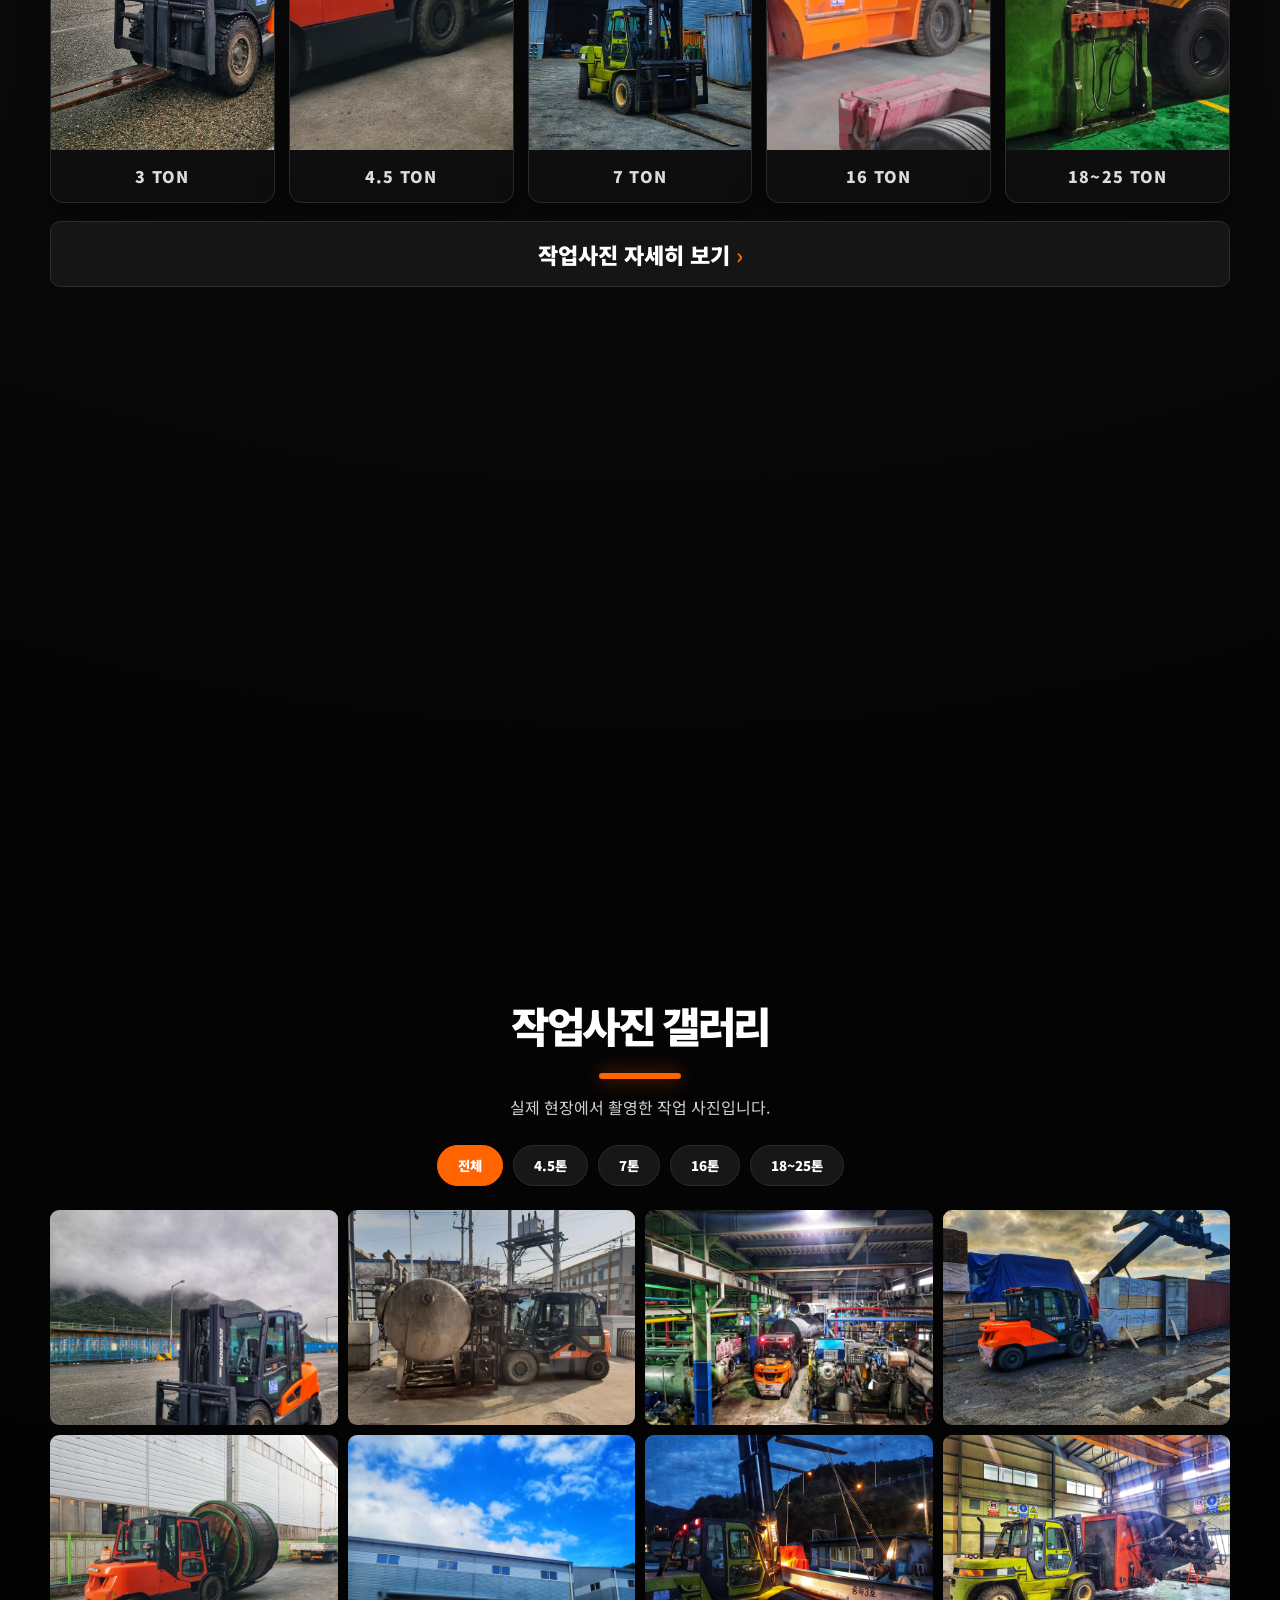
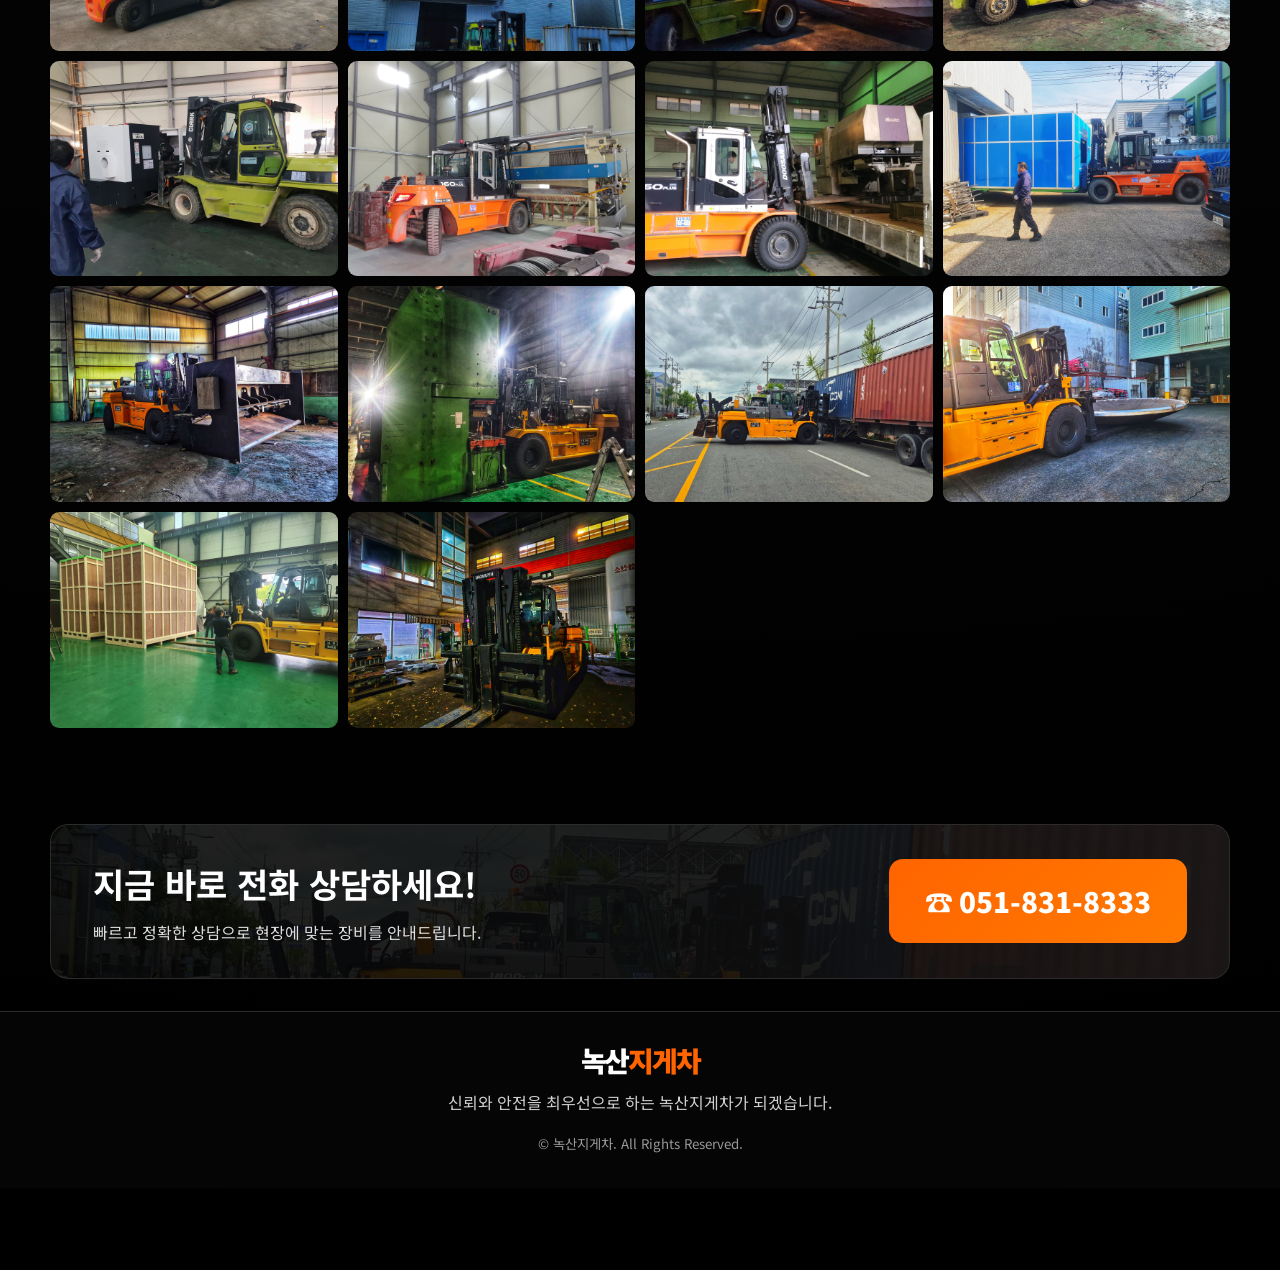
==== commit c6cf145e: "Add files via upload" ====
--- a/index.html
+++ b/index.html
@@ -3,23 +3,52 @@
 <head>
   <meta charset="UTF-8" />
   <meta name="viewport" content="width=device-width, initial-scale=1.0" />
-  <title>녹산지게차 | 3톤~25톤 지게차 작업</title>
-  <meta name="description" content="녹산지게차 051-831-8333. 녹산, 송정, 신호, 부산신항, 진해신항 지게차 작업. 컨테이너 상하차, 중량물 운반, 공장 설비 이동." />
-  <meta name="keywords" content="녹산지게차, 부산신항 지게차, 진해 지게차, 25톤 지게차, 중량물 운반, 컨테이너 상하차" />
-  <meta property="og:title" content="녹산지게차" />
-  <meta property="og:description" content="3톤부터 25톤까지 안전하고 신속한 지게차 작업" />
-  <meta property="og:image" content="images/work.jpg" />
+
+  <title>녹산지게차 | 부산신항·녹산 3톤~25톤 지게차 작업</title>
+  <meta name="description" content="녹산지게차 051-831-8333. 부산신항, 녹산, 송정, 신호, 진해 용원, 안골, 마천 지게차 작업. 3톤~25톤, 컨테이너 상하차, 중량물 운반, 공장 설비 이동." />
+  <meta name="keywords" content="녹산지게차, 부산신항 지게차, 진해 지게차, 용원 지게차, 25톤 지게차, 16톤 지게차, 7톤 지게차, 컨테이너 상하차, 중량물 운반" />
+  <meta name="author" content="녹산지게차" />
+  <meta name="robots" content="index, follow" />
+  <link rel="canonical" href="https://0518318333.github.io/" />
+
+  <meta property="og:type" content="website" />
+  <meta property="og:locale" content="ko_KR" />
+  <meta property="og:title" content="녹산지게차 | 3톤~25톤 지게차 작업" />
+  <meta property="og:description" content="부산신항·녹산·진해 지역 지게차 작업. 컨테이너 상하차, 중량물 운반, 공장 설비 이동." />
+  <meta property="og:url" content="https://0518318333.github.io/" />
+  <meta property="og:image" content="https://0518318333.github.io/images/work.jpg" />
+
   <meta name="theme-color" content="#ff6400" />
+  <link rel="icon" href="favicon.ico" />
+  <link rel="apple-touch-icon" href="apple-touch-icon.png" />
+  <link rel="preload" as="image" href="images/work.jpg" />
   <link rel="stylesheet" href="style.css" />
+
+  <script type="application/ld+json">
+  {
+    "@context":"https://schema.org",
+    "@type":"LocalBusiness",
+    "name":"녹산지게차",
+    "url":"https://0518318333.github.io/",
+    "telephone":"051-831-8333",
+    "image":"https://0518318333.github.io/images/work.jpg",
+    "areaServed":["녹산","송정","신호","가덕도","부산신항","진해신항","용원","안골","마천"],
+    "description":"부산신항, 녹산, 진해 지역 3톤~25톤 지게차 작업 전문. 컨테이너 상하차, 중량물 운반, 공장 설비 이동."
+  }
+  </script>
 </head>
 <body>
   <header class="site-header" id="top">
-    <button class="hamburger" aria-label="메뉴 열기"><span></span><span></span><span></span></button>
+    <button class="hamburger" aria-label="메뉴 열기" aria-controls="drawer" aria-expanded="false">
+      <span></span><span></span><span></span>
+    </button>
     <a class="brand" href="#top" aria-label="녹산지게차 홈"><span>녹산</span><strong>지게차</strong></a>
-    <a class="top-call" href="tel:0518318333"><span class="ico">☎</span><b>051-831-8333</b></a>
+    <a class="top-call" href="tel:0518318333" aria-label="녹산지게차 전화걸기">
+      <span class="ico">☎</span><b>051-831-8333</b>
+    </a>
   </header>
 
-  <nav class="drawer" aria-hidden="true">
+  <nav class="drawer" id="drawer" aria-hidden="true">
     <a href="#equipment">보유 지게차</a>
     <a href="#works">작업사진</a>
     <a href="#services">주요작업</a>
@@ -33,84 +62,111 @@
       <div class="hero-slide" style="background-image:url('images/25-1.jpg')"></div>
       <div class="hero-slide" style="background-image:url('images/16-1.jpg')"></div>
       <div class="hero-overlay"></div>
+
       <button class="slide-arrow prev" aria-label="이전 사진">‹</button>
       <button class="slide-arrow next" aria-label="다음 사진">›</button>
-      <div class="hero-content">
+
+      <div class="hero-content reveal">
         <p class="badge">3톤부터 25톤까지! 모든 지게차 작업 가능</p>
         <h1><span>녹산</span><strong>지게차</strong></h1>
         <h2>안전하고 신속한 작업 파트너</h2>
-        <p class="hero-desc">다양한 장비와 풍부한 경험으로<br />믿고 맡길 수 있는 작업을 약속드립니다.</p>
-        <div class="dots"><button class="active"></button><button></button><button></button></div>
+        <p class="hero-desc">컨테이너 상하차 · 중량물 운반 · 공장 설비 이동<br />부산신항, 녹산, 진해 전 지역 작업 상담</p>
+        <div class="dots" aria-label="메인 슬라이드 선택">
+          <button class="active" aria-label="1번 사진"></button>
+          <button aria-label="2번 사진"></button>
+          <button aria-label="3번 사진"></button>
+        </div>
       </div>
     </section>
 
-    <section class="quick-features panel">
+    <section class="quick-features panel reveal">
       <article><div class="feature-icon">🛡️</div><h3>안전 최우선</h3><p>철저한 안전관리</p></article>
-      <article><div class="feature-icon">⏱️</div><h3>신속한 작업</h3><p>정확하고 빠른 작업</p></article>
-      <article><div class="feature-icon">🚜</div><h3>다양한 장비</h3><p>3톤 ~ 25톤 보유</p></article>
-      <article><div class="feature-icon">👤</div><h3>친절 상담</h3><p>언제든 상담 가능</p></article>
+      <article><div class="feature-icon">⏱️</div><h3>신속한 작업</h3><p>빠르고 정확하게</p></article>
+      <article><div class="feature-icon">🚜</div><h3>다양한 장비</h3><p>3톤 ~ 25톤</p></article>
+      <article><div class="feature-icon">👤</div><h3>친절 상담</h3><p>바로 상담 가능</p></article>
     </section>
 
-    <section class="call-section">
-      <a class="big-call" href="tel:0518318333" aria-label="051-831-8333 전화걸기"><span>☎</span><strong>051-831-8333</strong><em>터치하시면 바로 전화 연결됩니다</em></a>
+    <section class="call-section reveal">
+      <a class="big-call" href="tel:0518318333" aria-label="051-831-8333 전화걸기">
+        <span>☎</span><strong>051-831-8333</strong><em>전화 문의</em>
+      </a>
     </section>
 
-    <section class="section" id="equipment">
+    <section class="section reveal" id="equipment">
       <div class="section-title"><h2>보유 지게차</h2><span></span></div>
       <div class="equipment-grid">
-        <article class="equip-card"><h3>3톤 지게차</h3><img src="images/4.5-1.jpg" alt="3톤 지게차 작업" loading="lazy"><p>3 TON</p></article>
-        <article class="equip-card"><h3>4.5톤 지게차</h3><img src="images/4.5-5.jpg" alt="4.5톤 지게차 작업" loading="lazy"><p>4.5 TON</p></article>
-        <article class="equip-card"><h3>7톤 지게차</h3><img src="images/7-1.jpg" alt="7톤 지게차 작업" loading="lazy"><p>7 TON</p></article>
-        <article class="equip-card"><h3>16톤 지게차</h3><img src="images/16-1.jpg" alt="16톤 지게차 작업" loading="lazy"><p>16 TON</p></article>
-        <article class="equip-card"><h3>18~25톤 지게차</h3><img src="images/25-1.jpg" alt="25톤 지게차 작업" loading="lazy"><p>18~25 TON</p></article>
+        <article class="equip-card"><h3>3톤 지게차</h3><img src="images/4.5-1.jpg" alt="3톤 지게차 작업" loading="lazy" width="640" height="480"><p>3 TON</p></article>
+        <article class="equip-card"><h3>4.5톤 지게차</h3><img src="images/4.5-5.jpg" alt="4.5톤 지게차 작업" loading="lazy" width="640" height="480"><p>4.5 TON</p></article>
+        <article class="equip-card"><h3>7톤 지게차</h3><img src="images/7-1.jpg" alt="7톤 지게차 작업" loading="lazy" width="640" height="480"><p>7 TON</p></article>
+        <article class="equip-card"><h3>16톤 지게차</h3><img src="images/16-1.jpg" alt="16톤 지게차 작업" loading="lazy" width="640" height="480"><p>16 TON</p></article>
+        <article class="equip-card"><h3>18~25톤 지게차</h3><img src="images/25-1.jpg" alt="25톤 지게차 작업" loading="lazy" width="640" height="480"><p>18~25 TON</p></article>
       </div>
-      <button class="more-btn" data-scroll="#works">모든 장비 자세히 보기 <b>›</b></button>
+      <button class="more-btn" data-scroll="#works">작업사진 자세히 보기 <b>›</b></button>
     </section>
 
-    <section class="info-strip panel">
-      <article id="area"><h3>📍 서비스 지역</h3><p>녹산, 송정, 신호, 가주, 가덕도성북, 천성, 진해용원, 부산신항, 진해신항, 안골, 마천</p></article>
-      <article id="contact"><h3>📞 연락처</h3><p class="phone-text">051-831-8333</p><p>연중무휴 상담 가능</p></article>
-      <article><h3>🚜 작업 현장 모습</h3><p>다양한 현장에서 안전하게 작업을 진행하고 있습니다.</p><button class="outline-btn" data-scroll="#works">현장 사진 보기 ›</button></article>
+    <section class="info-strip panel reveal">
+      <article id="area">
+        <h3>📍 서비스 지역</h3>
+        <p>녹산, 송정, 신호, 가주, 가덕도 성북, 천성, 진해 용원, 부산신항, 진해신항, 안골, 마천</p>
+      </article>
+      <article id="contact">
+        <h3>📞 연락처</h3>
+        <p class="phone-text">051-831-8333</p>
+        <p>연중무휴 상담 가능</p>
+      </article>
+      <article>
+        <h3>🚜 작업 현장</h3>
+        <p>다양한 현장에서 안전하게 작업을 진행하고 있습니다.</p>
+        <button class="outline-btn" data-scroll="#works">현장 사진 보기 ›</button>
+      </article>
     </section>
 
-    <section class="section" id="services">
+    <section class="section reveal" id="services">
       <div class="section-title"><h2>주요 작업</h2><span></span></div>
       <div class="service-grid">
-        <article>▣<b>컨테이너 상하차</b></article><article>▰<b>중량물 운반</b></article><article>▥<b>공장 설비 이동</b></article>
-        <article>⚙<b>기계 장비 운반</b></article><article>⬡<b>자재 상하차</b></article><article>24<b>24시간 상담</b></article>
+        <article><i>▣</i><b>컨테이너 상하차</b></article>
+        <article><i>▰</i><b>중량물 운반</b></article>
+        <article><i>▥</i><b>공장 설비 이동</b></article>
+        <article><i>⚙</i><b>기계 장비 운반</b></article>
+        <article><i>⬡</i><b>자재 상하차</b></article>
+        <article><i>24</i><b>상담 가능</b></article>
       </div>
     </section>
 
-    <section class="section gallery-section" id="works">
+    <section class="section gallery-section reveal" id="works">
       <div class="section-title"><h2>작업사진 갤러리</h2><span></span></div>
-      <p class="section-sub">실제 작업 현장 사진입니다.</p>
+      <p class="section-sub">실제 현장에서 촬영한 작업 사진입니다.</p>
       <div class="filter-row">
-        <button class="active" data-filter="all">전체</button><button data-filter="45">4.5톤</button><button data-filter="7">7톤</button><button data-filter="16">16톤</button><button data-filter="25">18~25톤</button>
+        <button class="active" data-filter="all">전체</button>
+        <button data-filter="45">4.5톤</button>
+        <button data-filter="7">7톤</button>
+        <button data-filter="16">16톤</button>
+        <button data-filter="25">18~25톤</button>
       </div>
       <div class="gallery-grid">
-        <button class="gallery-item" data-cat="45"><img src="images/4.5-1.jpg" alt="4.5톤 작업사진" loading="lazy"></button>
-        <button class="gallery-item" data-cat="45"><img src="images/4.5-2.jpg" alt="4.5톤 설비 작업" loading="lazy"></button>
-        <button class="gallery-item" data-cat="45"><img src="images/4.5-3.jpg" alt="4.5톤 공장 내부 작업" loading="lazy"></button>
-        <button class="gallery-item" data-cat="45"><img src="images/4.5-4.jpg" alt="4.5톤 컨테이너 작업" loading="lazy"></button>
-        <button class="gallery-item" data-cat="45"><img src="images/4.5-5.jpg" alt="4.5톤 코일 운반" loading="lazy"></button>
-        <button class="gallery-item" data-cat="7"><img src="images/7-1.jpg" alt="7톤 지게차" loading="lazy"></button>
-        <button class="gallery-item" data-cat="7"><img src="images/7-2.jpg" alt="7톤 야간 작업" loading="lazy"></button>
-        <button class="gallery-item" data-cat="7"><img src="images/7-3.jpg" alt="7톤 공장 작업" loading="lazy"></button>
-        <button class="gallery-item" data-cat="7"><img src="images/7-4.jpg" alt="7톤 기계 운반" loading="lazy"></button>
-        <button class="gallery-item" data-cat="16"><img src="images/16-1.jpg" alt="16톤 설비 운반" loading="lazy"></button>
-        <button class="gallery-item" data-cat="16"><img src="images/16-2.jpg" alt="16톤 기계 상차" loading="lazy"></button>
-        <button class="gallery-item" data-cat="16"><img src="images/16-3.jpg" alt="16톤 대형 구조물 운반" loading="lazy"></button>
-        <button class="gallery-item" data-cat="16"><img src="images/16-4.jpg" alt="16톤 작업" loading="lazy"></button>
-        <button class="gallery-item" data-cat="25"><img src="images/25-1.jpg" alt="25톤 대형 지게차" loading="lazy"></button>
-        <button class="gallery-item" data-cat="25"><img src="images/25-2.jpg" alt="25톤 프레스 작업" loading="lazy"></button>
-        <button class="gallery-item" data-cat="25"><img src="images/25-3.jpg" alt="25톤 컨테이너 작업" loading="lazy"></button>
-        <button class="gallery-item" data-cat="25"><img src="images/25-4.jpg" alt="25톤 야간 작업" loading="lazy"></button>
-        <button class="gallery-item" data-cat="all"><img src="images/main.jpg" alt="녹산지게차 작업사진" loading="lazy"></button>
+        <button class="gallery-item" data-cat="45"><img src="images/4.5-1.jpg" alt="4.5톤 작업사진" loading="lazy" width="640" height="480"></button>
+        <button class="gallery-item" data-cat="45"><img src="images/4.5-2.jpg" alt="4.5톤 설비 작업" loading="lazy" width="640" height="480"></button>
+        <button class="gallery-item" data-cat="45"><img src="images/4.5-3.jpg" alt="4.5톤 공장 내부 작업" loading="lazy" width="640" height="480"></button>
+        <button class="gallery-item" data-cat="45"><img src="images/4.5-4.jpg" alt="4.5톤 컨테이너 작업" loading="lazy" width="640" height="480"></button>
+        <button class="gallery-item" data-cat="45"><img src="images/4.5-5.jpg" alt="4.5톤 코일 운반" loading="lazy" width="640" height="480"></button>
+        <button class="gallery-item" data-cat="7"><img src="images/7-1.jpg" alt="7톤 지게차 작업" loading="lazy" width="640" height="480"></button>
+        <button class="gallery-item" data-cat="7"><img src="images/7-2.jpg" alt="7톤 야간 작업" loading="lazy" width="640" height="480"></button>
+        <button class="gallery-item" data-cat="7"><img src="images/7-3.jpg" alt="7톤 공장 작업" loading="lazy" width="640" height="480"></button>
+        <button class="gallery-item" data-cat="7"><img src="images/7-4.jpg" alt="7톤 기계 운반" loading="lazy" width="640" height="480"></button>
+        <button class="gallery-item" data-cat="16"><img src="images/16-1.jpg" alt="16톤 설비 운반" loading="lazy" width="640" height="480"></button>
+        <button class="gallery-item" data-cat="16"><img src="images/16-2.jpg" alt="16톤 기계 상차" loading="lazy" width="640" height="480"></button>
+        <button class="gallery-item" data-cat="16"><img src="images/16-3.jpg" alt="16톤 대형 구조물 운반" loading="lazy" width="640" height="480"></button>
+        <button class="gallery-item" data-cat="16"><img src="images/16-4.jpg" alt="16톤 작업" loading="lazy" width="640" height="480"></button>
+        <button class="gallery-item" data-cat="25"><img src="images/25-1.jpg" alt="25톤 대형 지게차 작업" loading="lazy" width="640" height="480"></button>
+        <button class="gallery-item" data-cat="25"><img src="images/25-2.jpg" alt="25톤 프레스 작업" loading="lazy" width="640" height="480"></button>
+        <button class="gallery-item" data-cat="25"><img src="images/25-3.jpg" alt="25톤 컨테이너 작업" loading="lazy" width="640" height="480"></button>
+        <button class="gallery-item" data-cat="25"><img src="images/25-4.jpg" alt="25톤 야간 작업" loading="lazy" width="640" height="480"></button>
+        <button class="gallery-item" data-cat="all"><img src="images/main.jpg" alt="녹산지게차 작업사진" loading="lazy" width="640" height="480"></button>
       </div>
     </section>
 
-    <section class="bottom-cta panel">
-      <div><h2>지금 바로 전화 상담하세요!</h2><p>빠르고 정확한 상담으로 최적의 장비와 서비스를 제공합니다.</p></div>
+    <section class="bottom-cta panel reveal">
+      <div><h2>지금 바로 전화 상담하세요!</h2><p>빠르고 정확한 상담으로 현장에 맞는 장비를 안내드립니다.</p></div>
       <a href="tel:0518318333">☎ 051-831-8333</a>
     </section>
   </main>
@@ -118,13 +174,17 @@
   <footer class="footer">
     <div class="brand"><span>녹산</span><strong>지게차</strong></div>
     <p>신뢰와 안전을 최우선으로 하는 녹산지게차가 되겠습니다.</p>
-    <small>© 2025 녹산지게차. All Rights Reserved.</small>
+    <small>© 녹산지게차. All Rights Reserved.</small>
   </footer>
 
   <a class="floating-call" href="tel:0518318333" aria-label="전화걸기">☎ 051-831-8333</a>
   <button class="to-top" aria-label="맨 위로">⌃</button>
 
-  <div class="lightbox" aria-hidden="true"><button class="lightbox-close" aria-label="닫기">×</button><img src="" alt="확대 사진"></div>
+  <div class="lightbox" aria-hidden="true">
+    <button class="lightbox-close" aria-label="닫기">×</button>
+    <img src="" alt="확대 사진">
+  </div>
+
   <script src="script.js"></script>
 </body>
 </html>
--- a/style.css
+++ b/style.css
@@ -1,5 +1,454 @@
 @import url('https://fonts.googleapis.com/css2?family=Noto+Sans+KR:wght@400;500;700;800;900&display=swap');
-:root{--bg:#050505;--panel:#121212;--line:#303030;--orange:#ff6400;--orange2:#ff8a1d;--text:#fff;--muted:#cfcfcf;--max:1180px;--mobile:780px}*{box-sizing:border-box}html{scroll-behavior:smooth}body{margin:0;background:radial-gradient(circle at top,#171717 0,#050505 52%,#000 100%);color:var(--text);font-family:'Noto Sans KR',system-ui,sans-serif;word-break:keep-all;padding-bottom:82px}a{text-decoration:none;color:inherit}button{font-family:inherit;cursor:pointer}img{max-width:100%;display:block}.site-header{position:fixed;z-index:50;top:0;left:0;right:0;height:82px;display:flex;align-items:center;justify-content:space-between;padding:0 clamp(18px,5vw,64px);background:linear-gradient(180deg,rgba(0,0,0,.86),rgba(0,0,0,.42));backdrop-filter:blur(10px);border-bottom:1px solid rgba(255,255,255,.06)}.hamburger{width:52px;height:42px;background:none;border:0;display:flex;flex-direction:column;gap:8px;justify-content:center}.hamburger span{height:4px;width:38px;border-radius:99px;background:#fff}.brand{font-size:38px;font-weight:900;letter-spacing:-.08em}.brand span{color:#fff}.brand strong{color:var(--orange);font-weight:900}.top-call{display:flex;align-items:center;gap:10px;background:linear-gradient(135deg,var(--orange),#ff7a00);padding:16px 24px;border-radius:13px;box-shadow:0 0 30px rgba(255,100,0,.28);font-size:19px;font-weight:900}.top-call .ico{font-size:22px}.drawer{position:fixed;z-index:49;top:82px;left:18px;width:230px;background:rgba(10,10,10,.95);border:1px solid var(--line);border-radius:18px;padding:14px;transform:translateX(-280px);transition:.25s;box-shadow:0 18px 60px rgba(0,0,0,.45)}.drawer.open{transform:none}.drawer a{display:block;padding:14px 16px;border-radius:12px;color:#eee;font-weight:700}.drawer a:hover{background:#222;color:var(--orange)}.hero{position:relative;min-height:720px;display:flex;align-items:center;overflow:hidden}.hero-slide{position:absolute;inset:0;background-size:cover;background-position:center;opacity:0;transform:scale(1.05);transition:opacity .7s,transform 3s}.hero-slide.active{opacity:1;transform:scale(1)}.hero-overlay{position:absolute;inset:0;background:linear-gradient(90deg,rgba(0,0,0,.92),rgba(0,0,0,.56) 44%,rgba(0,0,0,.15)),linear-gradient(180deg,rgba(0,0,0,.35),rgba(0,0,0,.82) 82%,#050505)}.hero-content{position:relative;z-index:2;width:min(var(--max),calc(100% - 44px));margin:0 auto;padding-top:54px}.badge{display:inline-block;color:#fff;background:linear-gradient(135deg,#ff4e00,var(--orange));padding:10px 18px;border-radius:10px;font-weight:800;box-shadow:0 0 22px rgba(255,100,0,.24)}.hero h1{margin:22px 0 0;font-size:clamp(58px,8vw,104px);line-height:.98;letter-spacing:-.1em}.hero h1 strong{color:var(--orange)}.hero h2{font-size:clamp(32px,4.2vw,56px);margin:15px 0 18px;letter-spacing:-.07em}.hero-desc{font-size:24px;line-height:1.65;color:#f5f5f5;margin:0;text-shadow:0 2px 10px #000}.slide-arrow{position:absolute;z-index:5;top:50%;transform:translateY(-50%);border:0;background:rgba(0,0,0,.26);color:#fff;font-size:72px;width:58px;height:88px;border-radius:12px}.slide-arrow:hover{background:rgba(255,100,0,.65)}.prev{left:18px}.next{right:18px}.dots{display:flex;gap:13px;margin-top:58px}.dots button{width:48px;height:10px;border:0;border-radius:20px;background:#eee}.dots button.active{background:var(--orange);width:66px}.panel,.section{width:min(var(--max),calc(100% - 44px));margin:0 auto}.quick-features{display:grid;grid-template-columns:repeat(4,1fr);margin-top:-88px;position:relative;z-index:5;border:1px solid var(--line);border-radius:20px;overflow:hidden;background:rgba(16,16,16,.92);box-shadow:0 20px 80px rgba(0,0,0,.45)}.quick-features article{text-align:center;padding:32px 18px;border-right:1px solid var(--line)}.quick-features article:last-child{border-right:0}.feature-icon{font-size:44px;filter:drop-shadow(0 0 18px rgba(255,100,0,.35))}.quick-features h3{font-size:24px;margin:12px 0 8px}.quick-features p{margin:0;color:#ddd;font-size:16px}.call-section{width:min(var(--max),calc(100% - 44px));margin:42px auto}.big-call{min-height:116px;border-radius:20px;background:linear-gradient(135deg,#ff4e00,var(--orange) 54%,#ff8d1d);display:flex;align-items:center;justify-content:center;gap:22px;box-shadow:0 0 40px rgba(255,100,0,.28);padding:18px 26px}.big-call span{display:grid;place-items:center;width:76px;height:76px;border:4px solid #fff;border-radius:50%;font-size:42px}.big-call strong{font-size:52px;font-weight:900;letter-spacing:.02em;white-space:nowrap}.big-call em{font-style:normal;font-size:20px;font-weight:800}.section{padding:46px 0}.section-title{text-align:center;margin-bottom:34px}.section-title h2{font-size:42px;margin:0;font-weight:900;letter-spacing:-.08em}.section-title span{display:block;width:82px;height:6px;background:var(--orange);border-radius:20px;margin:18px auto 0;box-shadow:0 0 20px rgba(255,100,0,.55)}.section-sub{text-align:center;color:#cfcfcf;margin-top:-18px}.equipment-grid{display:grid;grid-template-columns:repeat(5,1fr);gap:14px}.equip-card{overflow:hidden;border-radius:13px;border:1px solid var(--line);background:linear-gradient(180deg,#1c1c1c,#0d0d0d);box-shadow:0 12px 32px rgba(0,0,0,.35)}.equip-card h3{text-align:center;font-size:20px;margin:0;padding:18px 8px}.equip-card img{width:100%;aspect-ratio:4/3;object-fit:cover}.equip-card p{text-align:center;margin:0;padding:14px;font-weight:800;color:#dcdcdc;letter-spacing:.08em}.more-btn,.outline-btn{border:1px solid var(--line);background:#151515;color:#fff;border-radius:10px;font-weight:800}.more-btn{width:100%;height:66px;margin-top:18px;font-size:22px}.more-btn b,.outline-btn{color:var(--orange)}.info-strip{display:grid;grid-template-columns:1.3fr 1fr 1.2fr;gap:0;border:1px solid var(--line);border-radius:18px;background:rgba(18,18,18,.9);overflow:hidden}.info-strip article{padding:34px;border-right:1px solid var(--line)}.info-strip article:last-child{border-right:0}.info-strip h3{color:#fff;font-size:24px;margin:0 0 18px}.info-strip p{color:#ddd;line-height:1.8;margin:0}.phone-text{color:var(--orange)!important;font-weight:900;font-size:24px}.outline-btn{margin-top:18px;padding:14px 22px;width:100%;font-size:17px}.service-grid{display:grid;grid-template-columns:repeat(6,1fr);gap:12px}.service-grid article{min-height:120px;display:flex;flex-direction:column;align-items:center;justify-content:center;gap:12px;border:1px solid var(--line);border-radius:14px;background:linear-gradient(180deg,#191919,#0d0d0d);color:var(--orange);font-size:36px}.service-grid b{font-size:16px;color:#fff}.filter-row{display:flex;justify-content:center;gap:10px;flex-wrap:wrap;margin-bottom:24px}.filter-row button{border:1px solid var(--line);background:#171717;color:#fff;border-radius:999px;padding:10px 20px;font-weight:800}.filter-row button.active{background:var(--orange);border-color:var(--orange)}.gallery-grid{display:grid;grid-template-columns:repeat(4,1fr);gap:10px}.gallery-item{padding:0;border:0;background:none;border-radius:9px;overflow:hidden;aspect-ratio:4/3}.gallery-item img{width:100%;height:100%;object-fit:cover;transition:.28s}.gallery-item:hover img{transform:scale(1.07)}.gallery-item.hide{display:none}.bottom-cta{margin-top:48px;margin-bottom:32px;border:1px solid var(--line);border-radius:18px;background:linear-gradient(90deg,rgba(0,0,0,.82),rgba(20,20,20,.92)),url('images/25-2.jpg') center/cover;padding:34px 42px;display:flex;align-items:center;justify-content:space-between;gap:22px}.bottom-cta h2{font-size:34px;margin:0 0 12px}.bottom-cta p{margin:0;color:#ddd}.bottom-cta a{background:linear-gradient(135deg,var(--orange),#ff7a00);padding:22px 36px;border-radius:14px;font-size:28px;font-weight:900;white-space:nowrap}.footer{border-top:1px solid var(--line);padding:34px 22px;text-align:center;background:#050505}.footer .brand{font-size:28px}.footer p{color:#cfcfcf}.footer small{color:#999}.floating-call{position:fixed;z-index:45;left:50%;bottom:22px;transform:translateX(-50%);background:linear-gradient(135deg,#ff4d00,var(--orange));color:#fff;border-radius:999px;padding:19px 44px;font-size:30px;font-weight:900;white-space:nowrap;box-shadow:0 12px 42px rgba(255,100,0,.42)}.to-top{position:fixed;right:24px;bottom:24px;z-index:46;width:56px;height:56px;border:0;border-radius:50%;background:#333;color:#fff;font-size:36px;display:none}.to-top.show{display:block}.lightbox{position:fixed;z-index:90;inset:0;background:rgba(0,0,0,.9);display:none;align-items:center;justify-content:center;padding:25px}.lightbox.open{display:flex}.lightbox img{max-width:96vw;max-height:88vh;border-radius:12px}.lightbox-close{position:absolute;right:24px;top:20px;background:none;border:0;color:#fff;font-size:52px}
-@media (max-width:900px){body{padding-bottom:88px}.site-header{height:88px;padding:0 20px}.hamburger{width:46px}.hamburger span{width:38px;height:3px}.brand{font-size:40px}.top-call{padding:13px 17px;border-radius:10px;font-size:0}.top-call b{font-size:20px}.top-call .ico{font-size:22px}.hero{min-height:520px;align-items:flex-start;padding-top:120px}.hero-overlay{background:linear-gradient(180deg,rgba(0,0,0,.35),rgba(0,0,0,.76) 62%,#050505)}.hero-content{width:100%;padding:0 28px}.badge{font-size:16px;background:none;padding:0;color:#ff7a00}.hero h1{font-size:55px;margin-top:14px}.hero h2{font-size:33px;line-height:1.18}.hero-desc{font-size:20px;line-height:1.75}.slide-arrow{font-size:58px;width:44px;height:76px;top:47%;background:transparent}.prev{left:2px}.next{right:2px}.dots{margin-top:54px}.dots button{width:46px;height:13px}.dots button.active{width:72px}.panel,.section,.call-section{width:calc(100% - 34px)}.quick-features{grid-template-columns:repeat(4,1fr);margin-top:-28px;border-radius:18px}.quick-features article{padding:22px 8px}.feature-icon{font-size:36px}.quick-features h3{font-size:22px}.quick-features p{font-size:15px}.big-call{min-height:92px;gap:15px;padding:14px 18px;border-radius:16px}.big-call span{width:58px;height:58px;font-size:31px;border-width:3px;flex:0 0 auto}.big-call strong{font-size:42px;line-height:1;white-space:nowrap}.big-call em{display:none}.section-title h2{font-size:43px}.equipment-grid{grid-template-columns:repeat(2,1fr);gap:16px}.equip-card h3{font-size:23px;padding:20px 8px}.equip-card img{aspect-ratio:1/1}.equip-card p{font-size:18px}.info-strip{grid-template-columns:1fr}.info-strip article{border-right:0;border-bottom:1px solid var(--line);padding:25px}.info-strip article:last-child{border-bottom:0}.service-grid{grid-template-columns:repeat(2,1fr)}.gallery-grid{grid-template-columns:repeat(3,1fr);gap:7px}.bottom-cta{display:block;padding:28px}.bottom-cta a{display:block;text-align:center;margin-top:20px;font-size:25px}.floating-call{font-size:28px;padding:14px 42px;bottom:18px}.to-top{right:18px;bottom:104px}}
-@media (max-width:520px){.brand{font-size:35px}.top-call b{font-size:17px}.hero{min-height:530px}.hero h1{font-size:50px}.hero h2{font-size:30px}.hero-desc{font-size:19px}.quick-features h3{font-size:20px}.quick-features p{font-size:13px}.feature-icon{font-size:32px}.big-call strong{font-size:34px;letter-spacing:-.02em}.big-call{min-height:82px}.equipment-grid{grid-template-columns:repeat(2,1fr);gap:12px}.gallery-grid{grid-template-columns:repeat(2,1fr)}.floating-call{font-size:26px;padding:13px 34px}.service-grid article{min-height:105px}.site-header{padding:0 18px}.hamburger span{width:34px}.top-call{padding:12px 13px}.top-call .ico{display:none}}
-@media (min-width:901px){main{margin-top:0}.site-header .brand{position:absolute;left:50%;transform:translateX(-50%)}.hero-content{padding-left:40px}.gallery-section{padding-top:70px}}
+
+:root{
+  --bg:#050505;
+  --panel:#121212;
+  --line:#2b2b2b;
+  --orange:#ff6400;
+  --orange2:#ff8a1d;
+  --text:#fff;
+  --muted:#cfcfcf;
+  --max:1180px;
+}
+
+*{box-sizing:border-box}
+html{scroll-behavior:smooth}
+body{
+  margin:0;
+  background:radial-gradient(circle at top,#171717 0,#050505 52%,#000 100%);
+  color:var(--text);
+  font-family:'Noto Sans KR',system-ui,-apple-system,BlinkMacSystemFont,sans-serif;
+  word-break:keep-all;
+  overflow-x:hidden;
+  padding-bottom:82px;
+}
+body.menu-open{overflow:hidden}
+a{text-decoration:none;color:inherit}
+button{font-family:inherit;cursor:pointer}
+img{max-width:100%;display:block}
+.panel,.section{width:min(var(--max),calc(100% - 44px));margin-left:auto;margin-right:auto}
+
+.site-header{
+  position:fixed;
+  z-index:50;
+  top:0;left:0;right:0;
+  height:82px;
+  display:flex;
+  align-items:center;
+  justify-content:space-between;
+  padding:0 clamp(18px,5vw,64px);
+  background:linear-gradient(180deg,rgba(0,0,0,.88),rgba(0,0,0,.38));
+  backdrop-filter:blur(10px);
+  -webkit-backdrop-filter:blur(10px);
+  border-bottom:1px solid rgba(255,255,255,.06);
+}
+.hamburger{
+  width:52px;height:42px;
+  background:none;border:0;
+  display:flex;flex-direction:column;gap:8px;justify-content:center;
+}
+.hamburger span{height:4px;width:38px;border-radius:99px;background:#fff;transition:.22s}
+.brand{
+  font-size:38px;
+  font-weight:900;
+  letter-spacing:-.08em;
+  line-height:1;
+}
+.brand span{color:#fff}
+.brand strong{color:var(--orange);font-weight:900}
+.top-call{
+  display:flex;align-items:center;gap:10px;
+  background:linear-gradient(135deg,var(--orange),#ff7a00);
+  padding:16px 24px;border-radius:13px;
+  box-shadow:0 0 30px rgba(255,100,0,.28);
+  font-size:19px;font-weight:900;
+}
+.top-call .ico{font-size:22px}
+
+.drawer{
+  position:fixed;z-index:49;
+  top:82px;left:18px;width:230px;
+  background:rgba(10,10,10,.97);
+  border:1px solid var(--line);
+  border-radius:18px;padding:14px;
+  transform:translateX(-280px);
+  transition:.25s ease;
+  box-shadow:0 18px 60px rgba(0,0,0,.45);
+}
+.drawer.open{transform:none}
+.drawer a{display:block;padding:14px 16px;border-radius:12px;color:#eee;font-weight:800}
+.drawer a:hover{background:#222;color:var(--orange)}
+
+.hero{
+  position:relative;
+  min-height:720px;
+  display:flex;
+  align-items:center;
+  overflow:hidden;
+}
+.hero-slide{
+  position:absolute;inset:0;
+  background-size:cover;
+  background-position:center;
+  opacity:0;
+  transform:scale(1.045);
+  transition:opacity .7s ease,transform 3s ease;
+}
+.hero-slide.active{opacity:1;transform:scale(1)}
+.hero-overlay{
+  position:absolute;inset:0;
+  background:
+    radial-gradient(circle at 30% 35%,rgba(255,100,0,.18),transparent 32%),
+    linear-gradient(90deg,rgba(0,0,0,.82),rgba(0,0,0,.48) 48%,rgba(0,0,0,.76)),
+    linear-gradient(180deg,rgba(0,0,0,.10),#050505 96%);
+}
+.hero-content{
+  position:relative;
+  z-index:2;
+  width:min(var(--max),calc(100% - 44px));
+  margin:0 auto;
+  padding-top:60px;
+}
+.badge{
+  display:inline-flex;
+  color:#fff;
+  font-weight:900;
+  background:rgba(255,100,0,.92);
+  padding:10px 18px;
+  border-radius:999px;
+  margin:0 0 18px;
+  box-shadow:0 10px 30px rgba(255,100,0,.25);
+}
+.hero h1{
+  margin:0;
+  font-size:clamp(62px,9vw,122px);
+  line-height:.98;
+  letter-spacing:-.095em;
+}
+.hero h1 strong{color:var(--orange)}
+.hero h2{
+  margin:22px 0 0;
+  font-size:clamp(32px,4vw,58px);
+  line-height:1.12;
+  font-weight:900;
+  letter-spacing:-.07em;
+}
+.hero-desc{
+  font-size:22px;
+  line-height:1.75;
+  color:#eee;
+  font-weight:700;
+  margin:24px 0 0;
+}
+.slide-arrow{
+  position:absolute;
+  z-index:3;
+  top:50%;
+  transform:translateY(-50%);
+  width:58px;height:92px;
+  border:0;
+  background:rgba(0,0,0,.22);
+  color:#fff;
+  font-size:72px;
+  line-height:1;
+  transition:.2s;
+}
+.slide-arrow:hover{background:rgba(255,100,0,.65)}
+.prev{left:18px}.next{right:18px}
+.dots{display:flex;gap:10px;margin-top:38px}
+.dots button{
+  width:45px;height:12px;border:0;border-radius:999px;
+  background:rgba(255,255,255,.48);
+}
+.dots button.active{width:72px;background:var(--orange)}
+
+.quick-features{
+  display:grid;
+  grid-template-columns:repeat(4,1fr);
+  margin-top:-88px;
+  position:relative;
+  z-index:5;
+  border:1px solid var(--line);
+  border-radius:20px;
+  overflow:hidden;
+  background:rgba(16,16,16,.94);
+  box-shadow:0 20px 80px rgba(0,0,0,.45);
+}
+.quick-features article{
+  text-align:center;
+  padding:32px 18px;
+  border-right:1px solid var(--line);
+}
+.quick-features article:last-child{border-right:0}
+.feature-icon{font-size:44px;filter:drop-shadow(0 0 18px rgba(255,100,0,.35))}
+.quick-features h3{font-size:24px;margin:12px 0 8px}
+.quick-features p{margin:0;color:#ddd;font-size:16px}
+
+.call-section{width:min(var(--max),calc(100% - 44px));margin:42px auto}
+.big-call{
+  min-height:112px;
+  border-radius:20px;
+  background:linear-gradient(135deg,#ff4e00,var(--orange) 54%,#ff8d1d);
+  display:flex;align-items:center;justify-content:center;
+  gap:20px;
+  box-shadow:0 0 40px rgba(255,100,0,.28);
+  padding:18px 26px;
+}
+.big-call span{
+  display:grid;place-items:center;
+  width:74px;height:74px;
+  border:4px solid #fff;border-radius:50%;
+  font-size:40px;flex:0 0 auto;
+}
+.big-call strong{
+  font-size:52px;
+  font-weight:900;
+  letter-spacing:.01em;
+  white-space:nowrap;
+}
+.big-call em{font-style:normal;font-size:20px;font-weight:900;white-space:nowrap}
+
+.section{padding:48px 0}
+.section-title{text-align:center;margin-bottom:34px}
+.section-title h2{
+  font-size:42px;
+  margin:0;
+  font-weight:900;
+  letter-spacing:-.08em;
+}
+.section-title span{
+  display:block;width:82px;height:6px;
+  background:var(--orange);
+  border-radius:20px;
+  margin:18px auto 0;
+  box-shadow:0 0 20px rgba(255,100,0,.55);
+}
+.section-sub{text-align:center;color:#cfcfcf;margin-top:-18px;margin-bottom:26px}
+
+.equipment-grid{display:grid;grid-template-columns:repeat(5,1fr);gap:14px}
+.equip-card{
+  overflow:hidden;
+  border-radius:13px;
+  border:1px solid var(--line);
+  background:linear-gradient(180deg,#1c1c1c,#0d0d0d);
+  box-shadow:0 12px 32px rgba(0,0,0,.35);
+}
+.equip-card h3{text-align:center;font-size:20px;margin:0;padding:18px 8px}
+.equip-card img{width:100%;aspect-ratio:4/3;object-fit:cover;background:#111}
+.equip-card p{text-align:center;margin:0;padding:14px;font-weight:900;color:#dcdcdc;letter-spacing:.08em}
+.more-btn,.outline-btn{
+  border:1px solid var(--line);
+  background:#151515;color:#fff;
+  border-radius:10px;font-weight:900;
+}
+.more-btn{width:100%;height:66px;margin-top:18px;font-size:22px}
+.more-btn b,.outline-btn{color:var(--orange)}
+
+.info-strip{
+  display:grid;
+  grid-template-columns:1.3fr 1fr 1.2fr;
+  gap:0;
+  border:1px solid var(--line);
+  border-radius:18px;
+  background:rgba(18,18,18,.92);
+  overflow:hidden;
+}
+.info-strip article{padding:34px;border-right:1px solid var(--line)}
+.info-strip article:last-child{border-right:0}
+.info-strip h3{color:#fff;font-size:24px;margin:0 0 18px}
+.info-strip p{color:#ddd;line-height:1.8;margin:0}
+.phone-text{color:var(--orange)!important;font-weight:900;font-size:24px;white-space:nowrap}
+.outline-btn{margin-top:18px;padding:14px 22px;width:100%;font-size:17px}
+
+.service-grid{display:grid;grid-template-columns:repeat(6,1fr);gap:12px}
+.service-grid article{
+  min-height:120px;
+  display:flex;flex-direction:column;align-items:center;justify-content:center;gap:12px;
+  border:1px solid var(--line);
+  border-radius:14px;
+  background:linear-gradient(180deg,#191919,#0d0d0d);
+  color:var(--orange);
+}
+.service-grid i{font-style:normal;font-size:36px;font-weight:900}
+.service-grid b{font-size:16px;color:#fff}
+
+.filter-row{display:flex;justify-content:center;gap:10px;flex-wrap:wrap;margin-bottom:24px}
+.filter-row button{
+  border:1px solid var(--line);
+  background:#171717;color:#fff;
+  border-radius:999px;
+  padding:10px 20px;
+  font-weight:900;
+}
+.filter-row button.active{background:var(--orange);border-color:var(--orange)}
+
+.gallery-grid{display:grid;grid-template-columns:repeat(4,1fr);gap:10px}
+.gallery-item{
+  padding:0;border:0;background:none;
+  border-radius:9px;overflow:hidden;
+  aspect-ratio:4/3;
+}
+.gallery-item img{width:100%;height:100%;object-fit:cover;transition:.28s;background:#111}
+.gallery-item:hover img{transform:scale(1.07)}
+.gallery-item.hide{display:none}
+
+.bottom-cta{
+  margin-top:48px;margin-bottom:32px;
+  border:1px solid var(--line);
+  border-radius:18px;
+  background:linear-gradient(90deg,rgba(0,0,0,.86),rgba(20,20,20,.94)),url('images/25-2.jpg') center/cover;
+  padding:34px 42px;
+  display:flex;align-items:center;justify-content:space-between;gap:22px;
+}
+.bottom-cta h2{font-size:34px;margin:0 0 12px}
+.bottom-cta p{margin:0;color:#ddd}
+.bottom-cta a{
+  background:linear-gradient(135deg,var(--orange),#ff7a00);
+  padding:22px 36px;border-radius:14px;
+  font-size:28px;font-weight:900;white-space:nowrap;
+}
+
+.footer{border-top:1px solid var(--line);padding:34px 22px;text-align:center;background:#050505}
+.footer .brand{font-size:28px}
+.footer p{color:#cfcfcf}
+.footer small{color:#999}
+
+.floating-call{
+  position:fixed;z-index:45;
+  left:50%;bottom:18px;transform:translateX(-50%);
+  background:linear-gradient(135deg,#ff4d00,var(--orange));
+  color:#fff;border-radius:999px;
+  padding:15px 40px;
+  font-size:28px;font-weight:900;
+  white-space:nowrap;
+  box-shadow:0 12px 42px rgba(255,100,0,.42);
+}
+.to-top{
+  position:fixed;right:24px;bottom:24px;z-index:46;
+  width:56px;height:56px;border:0;border-radius:50%;
+  background:#333;color:#fff;font-size:36px;display:none;
+}
+.to-top.show{display:block}
+.lightbox{
+  position:fixed;z-index:90;inset:0;
+  background:rgba(0,0,0,.9);
+  display:none;align-items:center;justify-content:center;
+  padding:25px;
+}
+.lightbox.open{display:flex}
+.lightbox img{max-width:96vw;max-height:88vh;border-radius:12px}
+.lightbox-close{
+  position:absolute;right:24px;top:20px;
+  background:none;border:0;color:#fff;font-size:52px;
+}
+.reveal{opacity:0;transform:translateY(22px);transition:.55s ease}
+.reveal.show{opacity:1;transform:none}
+
+@media (min-width:901px){
+  .site-header .brand{position:absolute;left:50%;transform:translateX(-50%)}
+  .hero-content{padding-left:40px}
+  .gallery-section{padding-top:70px}
+}
+
+@media (max-width:900px){
+  body{padding-bottom:82px}
+  .site-header{height:86px;padding:0 20px}
+  .hamburger{width:46px}
+  .hamburger span{width:38px;height:3px}
+  .brand{font-size:40px}
+  .top-call{padding:12px 15px;border-radius:10px;font-size:0}
+  .top-call b{font-size:19px}
+  .top-call .ico{font-size:21px}
+  .drawer{top:86px}
+
+  .hero{min-height:520px;align-items:flex-start;padding-top:118px}
+  .hero-overlay{background:linear-gradient(180deg,rgba(0,0,0,.35),rgba(0,0,0,.76) 62%,#050505)}
+  .hero-content{width:100%;padding:0 28px}
+  .badge{font-size:16px;background:none;padding:0;color:#ff7a00;box-shadow:none}
+  .hero h1{font-size:55px;margin-top:14px}
+  .hero h2{font-size:33px;line-height:1.18}
+  .hero-desc{font-size:20px;line-height:1.7}
+  .slide-arrow{font-size:58px;width:44px;height:76px;top:47%;background:transparent}
+  .prev{left:2px}.next{right:2px}
+  .dots{margin-top:42px}
+  .dots button{width:42px;height:12px}
+  .dots button.active{width:64px}
+
+  .panel,.section,.call-section{width:calc(100% - 34px)}
+  .quick-features{grid-template-columns:repeat(4,1fr);margin-top:-28px;border-radius:18px}
+  .quick-features article{padding:22px 8px}
+  .feature-icon{font-size:34px}
+  .quick-features h3{font-size:20px}
+  .quick-features p{font-size:13px}
+
+  .big-call{
+    min-height:78px;
+    gap:12px;
+    padding:12px 14px;
+    border-radius:16px;
+  }
+  .big-call span{
+    width:48px;height:48px;
+    font-size:26px;
+    border-width:3px;
+  }
+  .big-call strong{
+    font-size:clamp(28px,8.4vw,42px);
+    line-height:1;
+    letter-spacing:-.03em;
+    white-space:nowrap;
+  }
+  .big-call em{display:none}
+
+  .section-title h2{font-size:42px}
+  .equipment-grid{grid-template-columns:repeat(2,1fr);gap:14px}
+  .equip-card h3{font-size:22px;padding:18px 6px}
+  .equip-card img{aspect-ratio:1/1}
+  .equip-card p{font-size:17px}
+  .info-strip{grid-template-columns:1fr}
+  .info-strip article{border-right:0;border-bottom:1px solid var(--line);padding:25px}
+  .info-strip article:last-child{border-bottom:0}
+  .service-grid{grid-template-columns:repeat(2,1fr)}
+  .gallery-grid{grid-template-columns:repeat(3,1fr);gap:7px}
+  .bottom-cta{display:block;padding:28px}
+  .bottom-cta a{display:block;text-align:center;margin-top:20px;font-size:25px}
+
+  .floating-call{
+    font-size:24px;
+    padding:12px 34px;
+    bottom:16px;
+    max-width:calc(100vw - 42px);
+    text-align:center;
+  }
+  .to-top{right:16px;bottom:92px;width:48px;height:48px;font-size:30px}
+}
+
+@media (max-width:520px){
+  .brand{font-size:35px}
+  .top-call b{font-size:16px}
+  .top-call{padding:11px 12px}
+  .top-call .ico{display:none}
+  .hero{min-height:520px}
+  .hero h1{font-size:50px}
+  .hero h2{font-size:30px}
+  .hero-desc{font-size:18px}
+  .quick-features h3{font-size:18px}
+  .quick-features p{font-size:12px}
+  .feature-icon{font-size:30px}
+  .big-call strong{font-size:clamp(28px,8.2vw,34px)}
+  .equipment-grid{gap:12px}
+  .gallery-grid{grid-template-columns:repeat(2,1fr)}
+  .floating-call{font-size:22px;padding:12px 28px}
+  .service-grid article{min-height:105px}
+  .site-header{padding:0 18px}
+  .hamburger span{width:34px}
+}
+
+@media (max-width:380px){
+  .brand{font-size:31px}
+  .top-call b{font-size:15px}
+  .big-call{gap:8px;padding:11px 10px}
+  .big-call span{width:42px;height:42px;font-size:22px}
+  .big-call strong{font-size:27px}
+  .floating-call{font-size:20px;padding:11px 23px}
+}
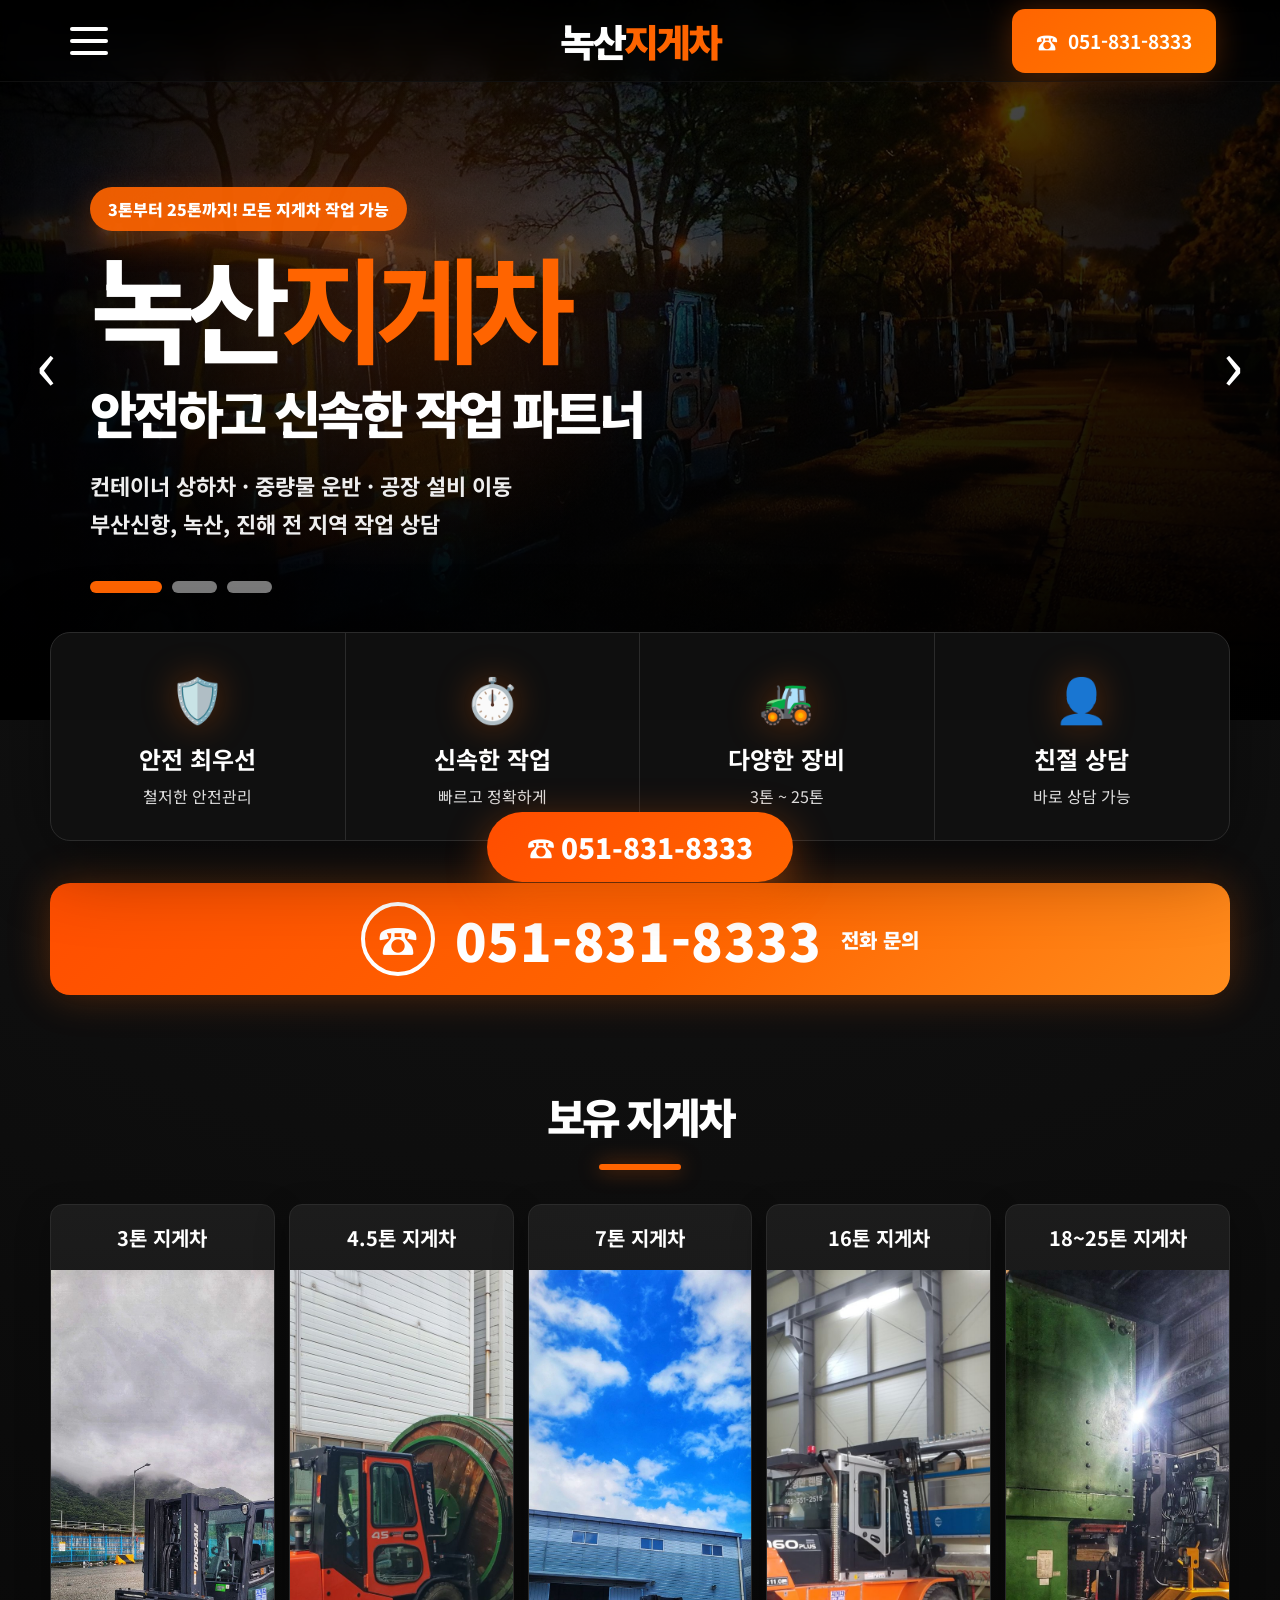
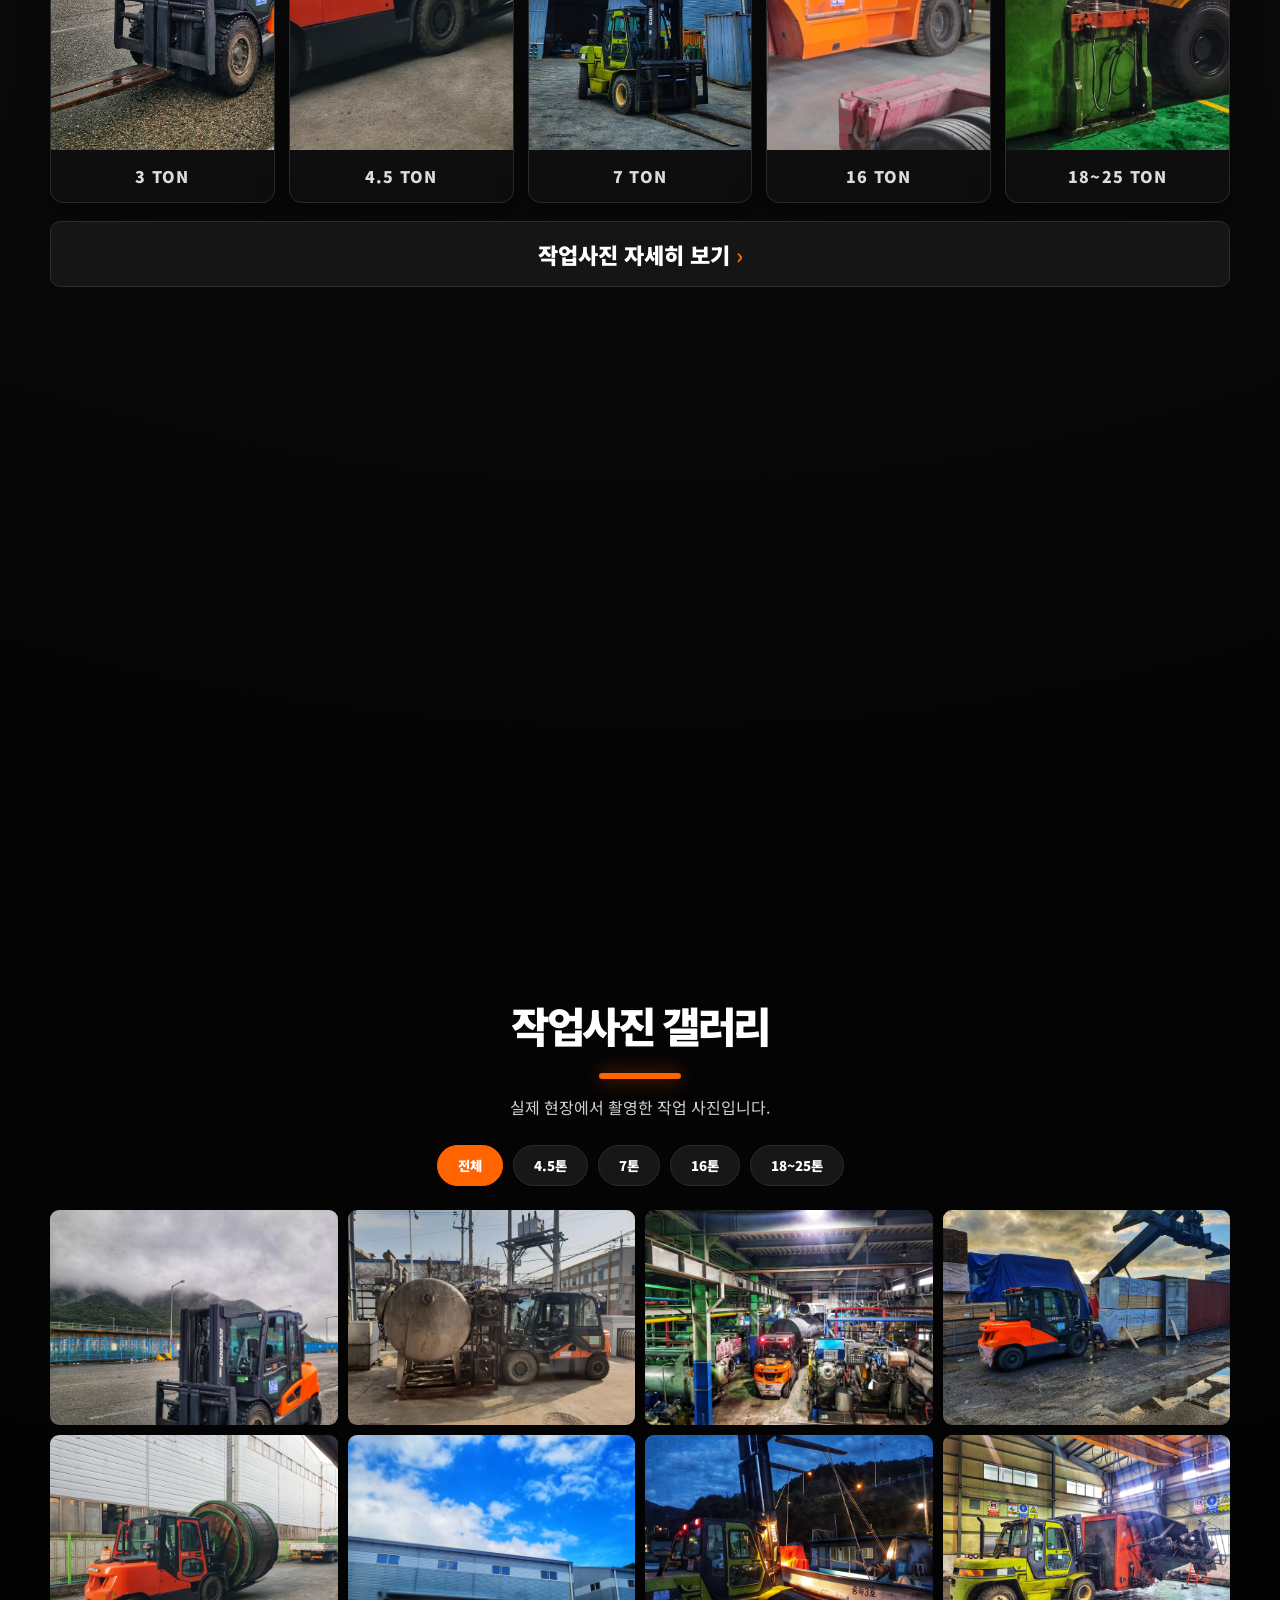
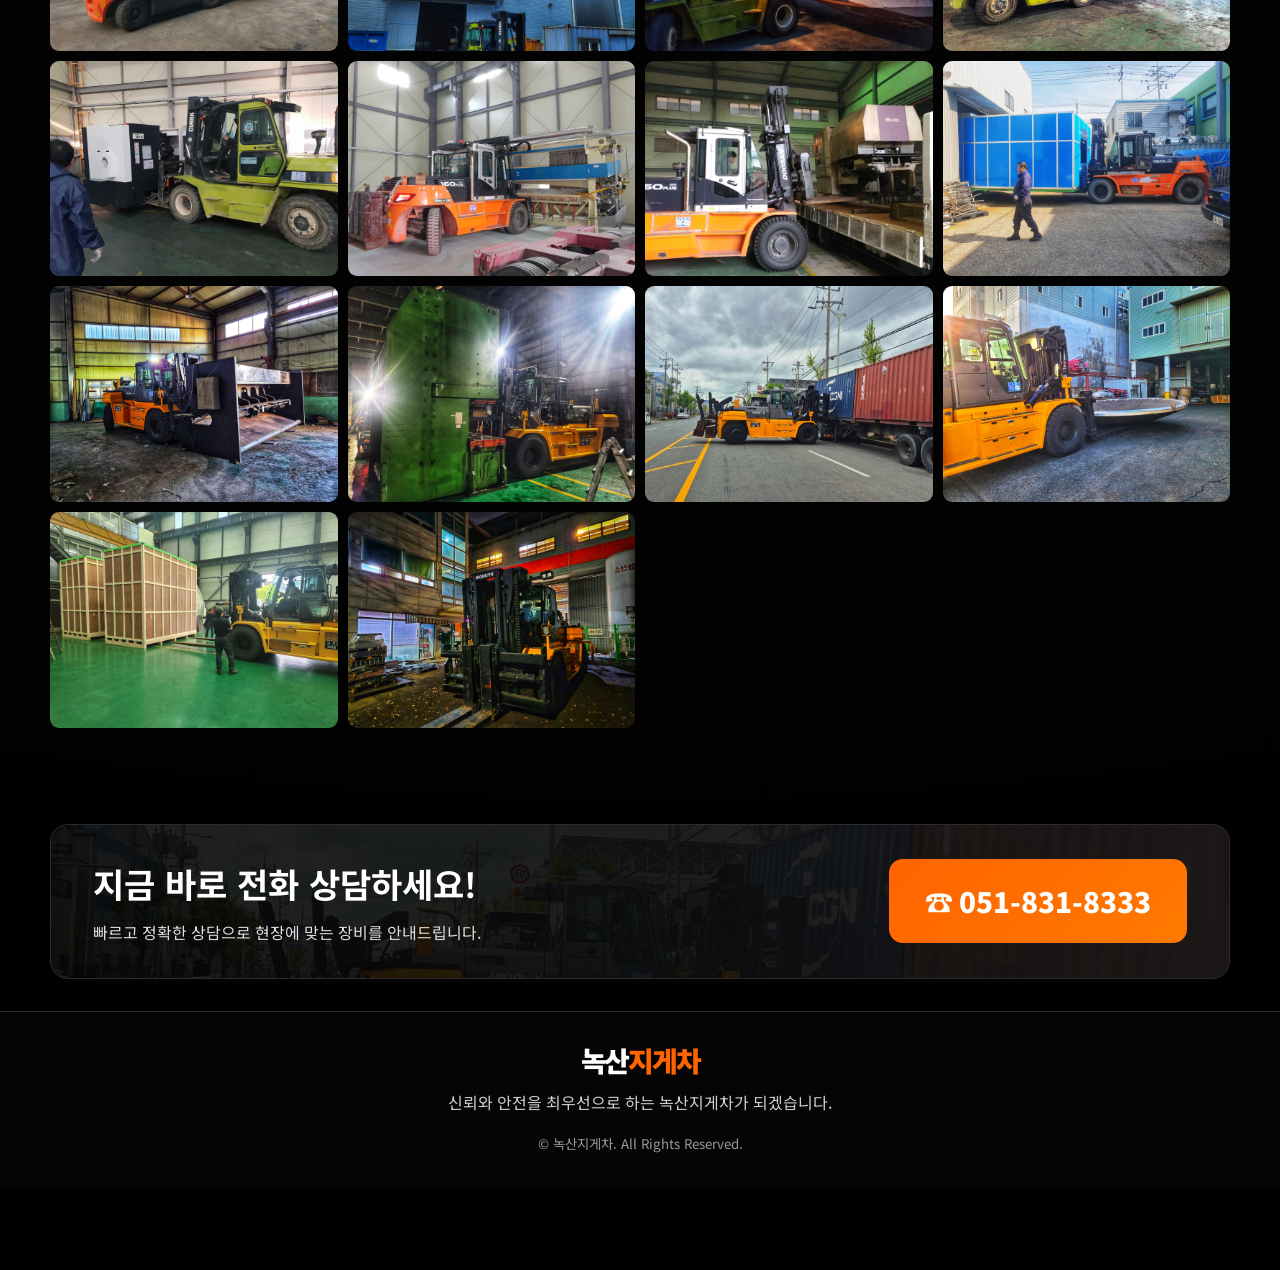
==== commit 409946ac: "Update index.html" ====
--- a/index.html
+++ b/index.html
@@ -9,6 +9,7 @@
   <meta name="keywords" content="녹산지게차, 부산신항 지게차, 진해 지게차, 용원 지게차, 25톤 지게차, 16톤 지게차, 7톤 지게차, 컨테이너 상하차, 중량물 운반" />
   <meta name="author" content="녹산지게차" />
   <meta name="robots" content="index, follow" />
+  <meta name="naver-site-verification" content="66f4b2e525810187438e30bf8f3fc0a22973d9a7" />
   <link rel="canonical" href="https://0518318333.github.io/" />
 
   <meta property="og:type" content="website" />
@@ -95,11 +96,11 @@
     <section class="section reveal" id="equipment">
       <div class="section-title"><h2>보유 지게차</h2><span></span></div>
       <div class="equipment-grid">
-        <article class="equip-card"><h3>3톤 지게차</h3><img src="images/4.5-1.jpg" alt="3톤 지게차 작업" loading="lazy" width="640" height="480"><p>3 TON</p></article>
-        <article class="equip-card"><h3>4.5톤 지게차</h3><img src="images/4.5-5.jpg" alt="4.5톤 지게차 작업" loading="lazy" width="640" height="480"><p>4.5 TON</p></article>
-        <article class="equip-card"><h3>7톤 지게차</h3><img src="images/7-1.jpg" alt="7톤 지게차 작업" loading="lazy" width="640" height="480"><p>7 TON</p></article>
-        <article class="equip-card"><h3>16톤 지게차</h3><img src="images/16-1.jpg" alt="16톤 지게차 작업" loading="lazy" width="640" height="480"><p>16 TON</p></article>
-        <article class="equip-card"><h3>18~25톤 지게차</h3><img src="images/25-1.jpg" alt="25톤 지게차 작업" loading="lazy" width="640" height="480"><p>18~25 TON</p></article>
+        <article class="equip-card"><h3>3톤 지게차</h3><img src="images/4.5-1.jpg" alt="3톤 지게차 작업" loading="lazy" width="480" height="480"><p>3 TON</p></article>
+        <article class="equip-card"><h3>4.5톤 지게차</h3><img src="images/4.5-5.jpg" alt="4.5톤 지게차 작업" loading="lazy" width="480" height="480"><p>4.5 TON</p></article>
+        <article class="equip-card"><h3>7톤 지게차</h3><img src="images/7-1.jpg" alt="7톤 지게차 작업" loading="lazy" width="480" height="480"><p>7 TON</p></article>
+        <article class="equip-card"><h3>16톤 지게차</h3><img src="images/16-1.jpg" alt="16톤 지게차 작업" loading="lazy" width="480" height="480"><p>16 TON</p></article>
+        <article class="equip-card"><h3>18~25톤 지게차</h3><img src="images/25-1.jpg" alt="25톤 지게차 작업" loading="lazy" width="480" height="480"><p>18~25 TON</p></article>
       </div>
       <button class="more-btn" data-scroll="#works">작업사진 자세히 보기 <b>›</b></button>
     </section>
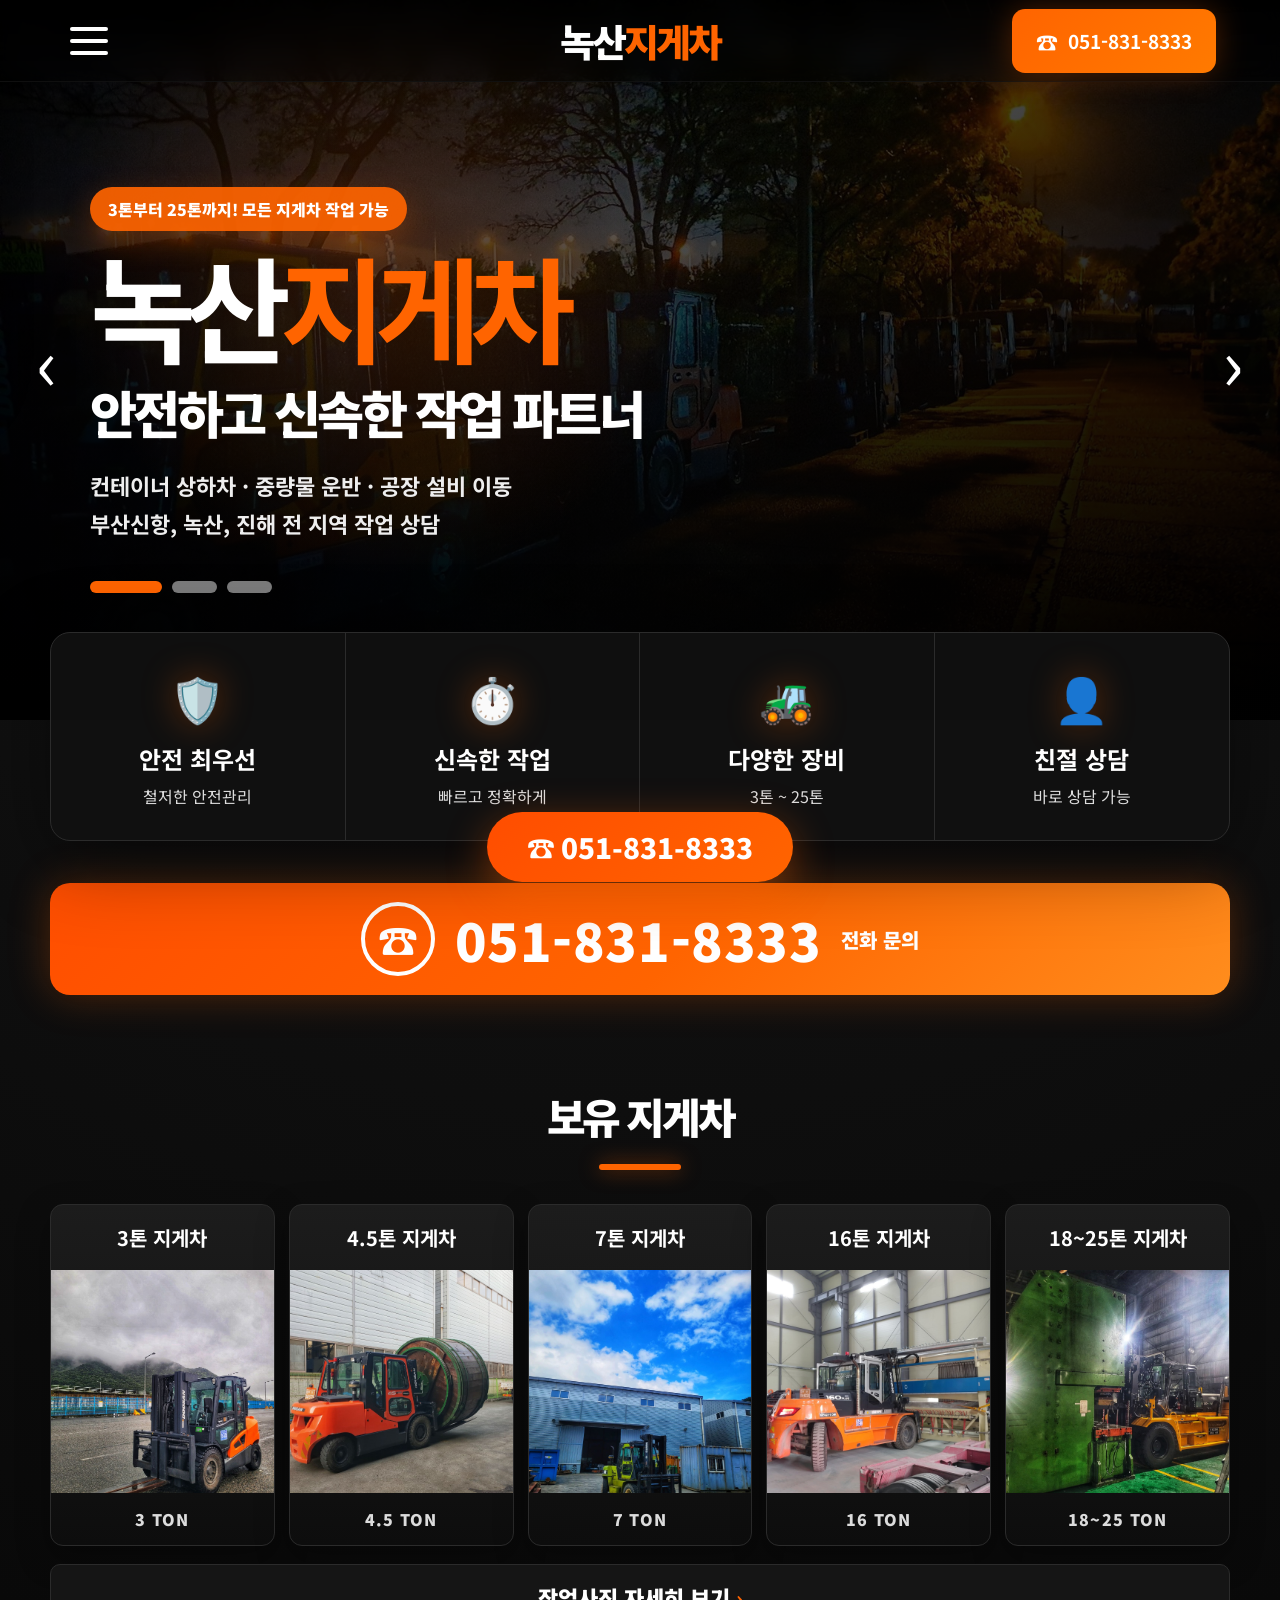
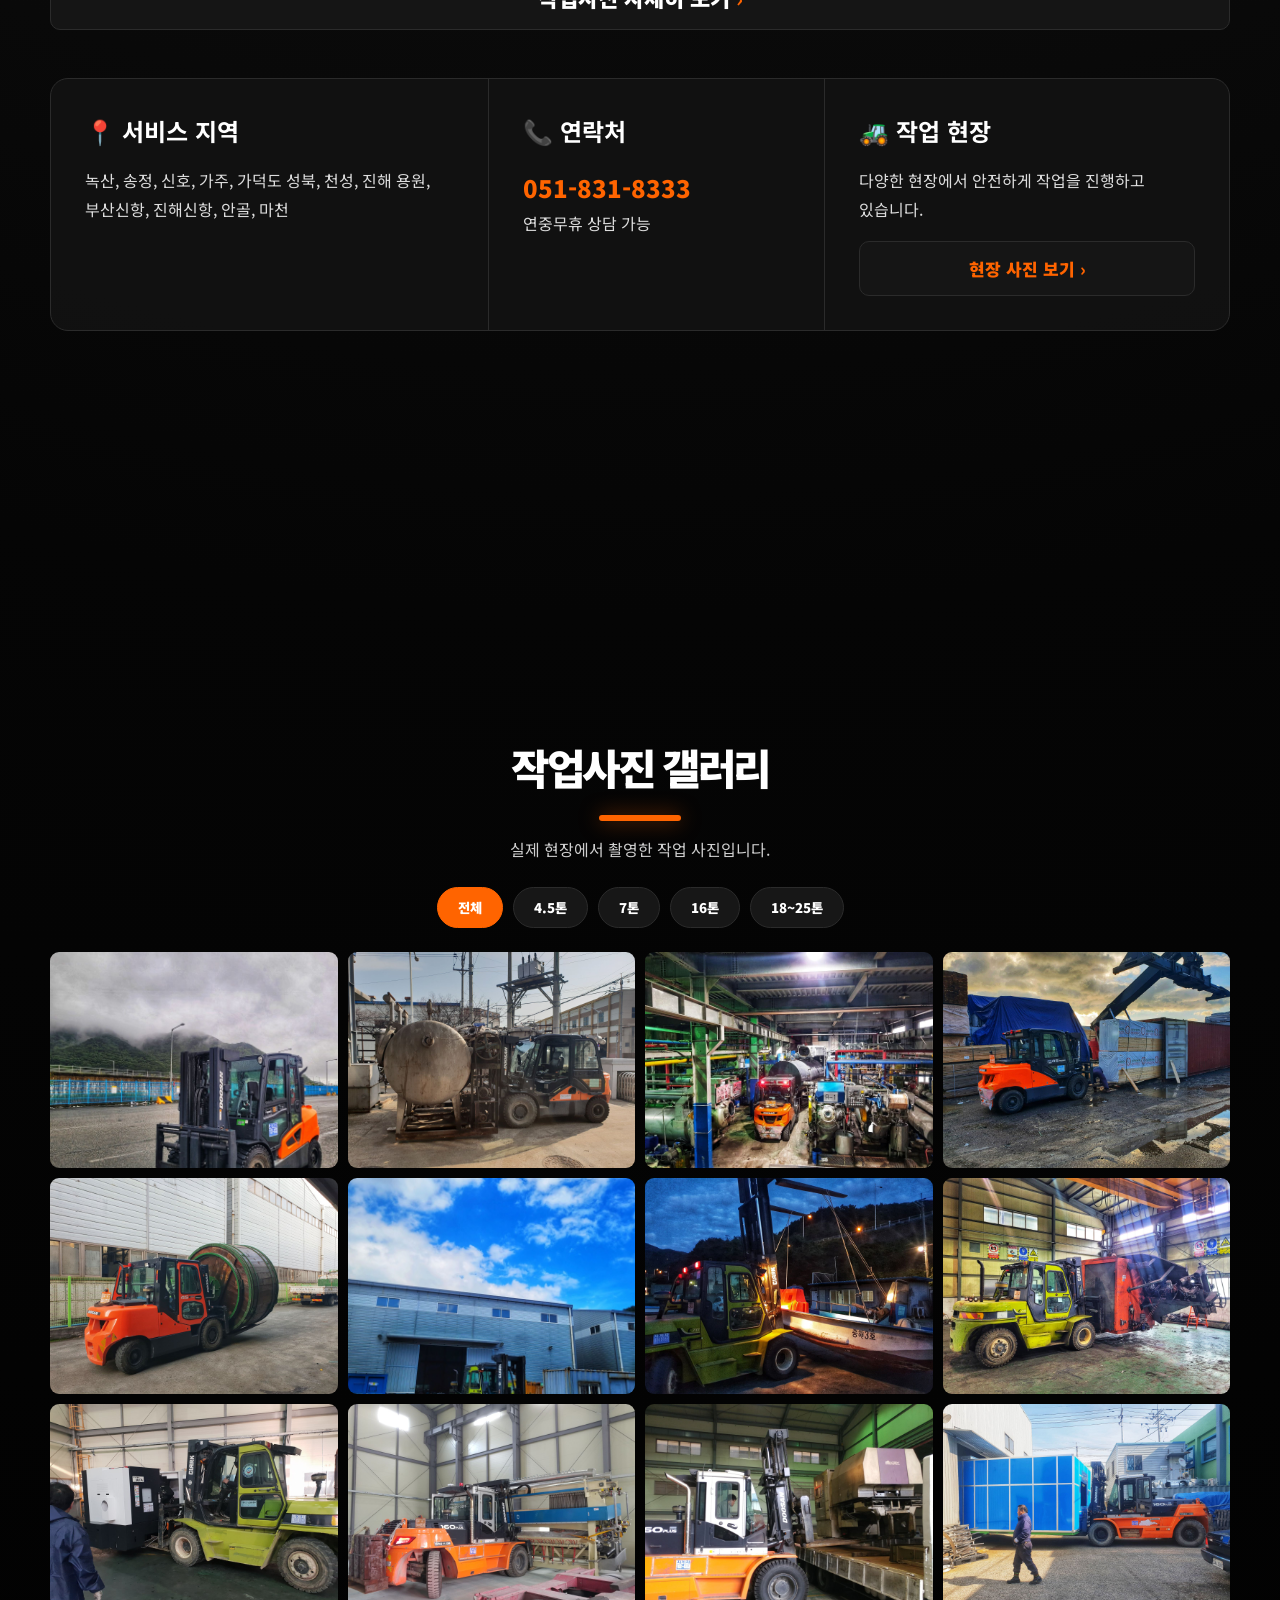
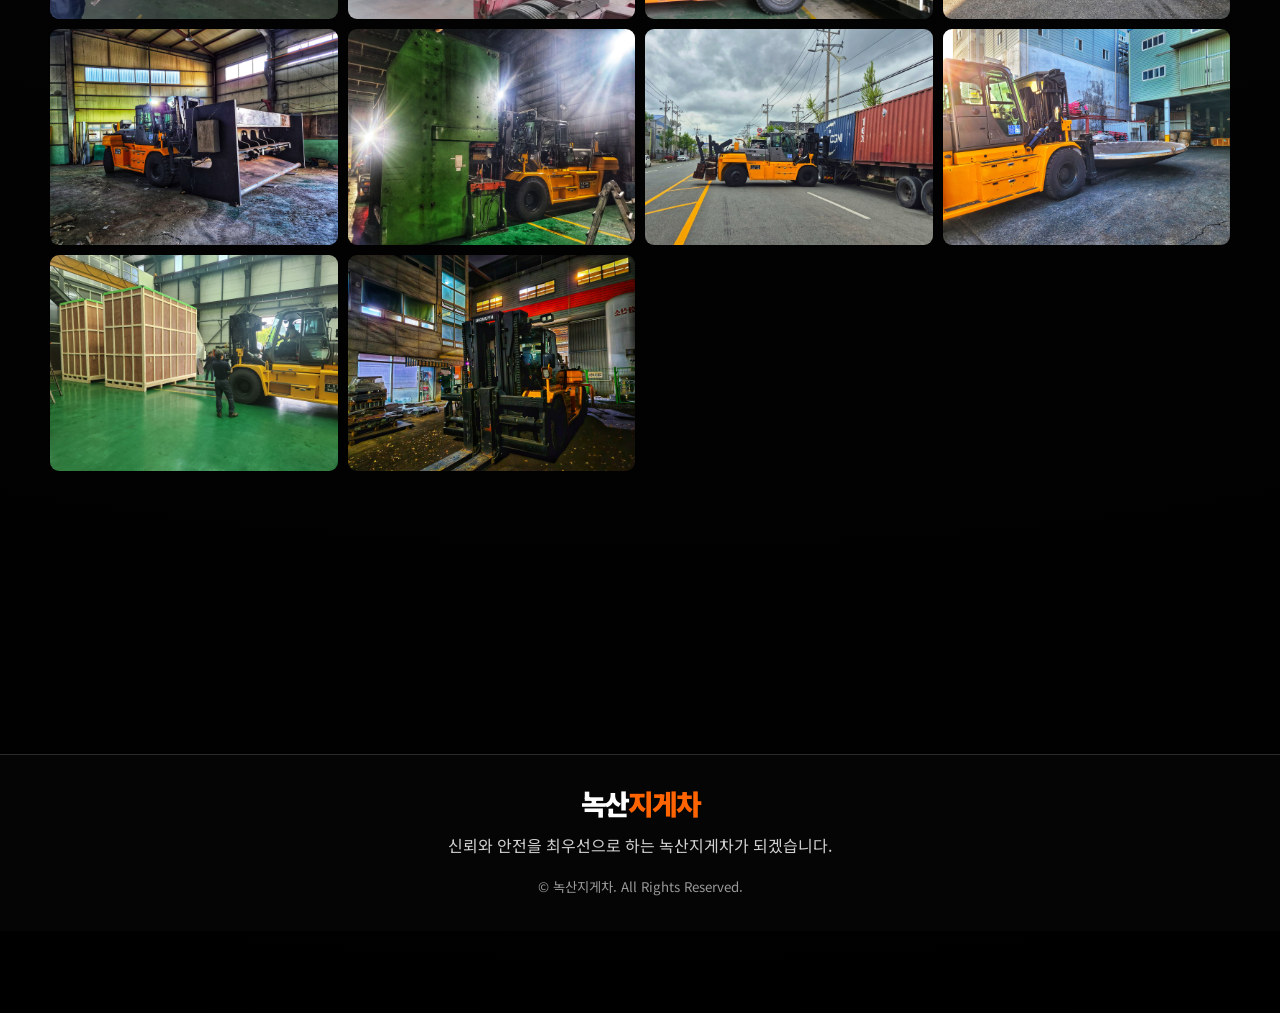
==== commit 2776deb3: "Add files via upload" ====
--- a/index.html
+++ b/index.html
@@ -10,6 +10,7 @@
   <meta name="author" content="녹산지게차" />
   <meta name="robots" content="index, follow" />
   <meta name="naver-site-verification" content="66f4b2e525810187438e30bf8f3fc0a22973d9a7" />
+  <meta name="google-site-verification" content="qXvnWl5hqNOf_JPUz2KTc9CbxUHInWpv7Arvsqn4S6U" />
   <link rel="canonical" href="https://0518318333.github.io/" />
 
   <meta property="og:type" content="website" />
@@ -96,11 +97,11 @@
     <section class="section reveal" id="equipment">
       <div class="section-title"><h2>보유 지게차</h2><span></span></div>
       <div class="equipment-grid">
-        <article class="equip-card"><h3>3톤 지게차</h3><img src="images/4.5-1.jpg" alt="3톤 지게차 작업" loading="lazy" width="480" height="480"><p>3 TON</p></article>
-        <article class="equip-card"><h3>4.5톤 지게차</h3><img src="images/4.5-5.jpg" alt="4.5톤 지게차 작업" loading="lazy" width="480" height="480"><p>4.5 TON</p></article>
-        <article class="equip-card"><h3>7톤 지게차</h3><img src="images/7-1.jpg" alt="7톤 지게차 작업" loading="lazy" width="480" height="480"><p>7 TON</p></article>
-        <article class="equip-card"><h3>16톤 지게차</h3><img src="images/16-1.jpg" alt="16톤 지게차 작업" loading="lazy" width="480" height="480"><p>16 TON</p></article>
-        <article class="equip-card"><h3>18~25톤 지게차</h3><img src="images/25-1.jpg" alt="25톤 지게차 작업" loading="lazy" width="480" height="480"><p>18~25 TON</p></article>
+        <article class="equip-card"><h3>3톤 지게차</h3><img src="images/4.5-1.jpg" alt="3톤 지게차 작업" loading="lazy" width="640" height="480"><p>3 TON</p></article>
+        <article class="equip-card"><h3>4.5톤 지게차</h3><img src="images/4.5-5.jpg" alt="4.5톤 지게차 작업" loading="lazy" width="640" height="480"><p>4.5 TON</p></article>
+        <article class="equip-card"><h3>7톤 지게차</h3><img src="images/7-1.jpg" alt="7톤 지게차 작업" loading="lazy" width="640" height="480"><p>7 TON</p></article>
+        <article class="equip-card"><h3>16톤 지게차</h3><img src="images/16-1.jpg" alt="16톤 지게차 작업" loading="lazy" width="640" height="480"><p>16 TON</p></article>
+        <article class="equip-card"><h3>18~25톤 지게차</h3><img src="images/25-1.jpg" alt="25톤 지게차 작업" loading="lazy" width="640" height="480"><p>18~25 TON</p></article>
       </div>
       <button class="more-btn" data-scroll="#works">작업사진 자세히 보기 <b>›</b></button>
     </section>
--- a/style.css
+++ b/style.css
@@ -452,3 +452,34 @@
   .big-call strong{font-size:27px}
   .floating-call{font-size:20px;padding:11px 23px}
 }
+
+
+/* 2026-07-07 수정: 보유 지게차 사진 정사각형 고정 */
+.equipment-grid .equip-card img{
+  width:100% !important;
+  aspect-ratio:1 / 1 !important;
+  height:auto !important;
+  object-fit:cover !important;
+  object-position:center center !important;
+}
+
+/* 모바일에서도 보유 지게차 사진이 길어지지 않도록 정사각형 유지 */
+@media (max-width:900px){
+  .equipment-grid .equip-card img{
+    aspect-ratio:1 / 1 !important;
+    height:auto !important;
+    object-fit:cover !important;
+  }
+}
+
+/* 아주 작은 화면에서 카드가 답답하면 제목/여백만 살짝 축소 */
+@media (max-width:420px){
+  .equip-card h3{
+    font-size:18px !important;
+    padding:14px 6px !important;
+  }
+  .equip-card p{
+    font-size:14px !important;
+    padding:10px 6px !important;
+  }
+}
